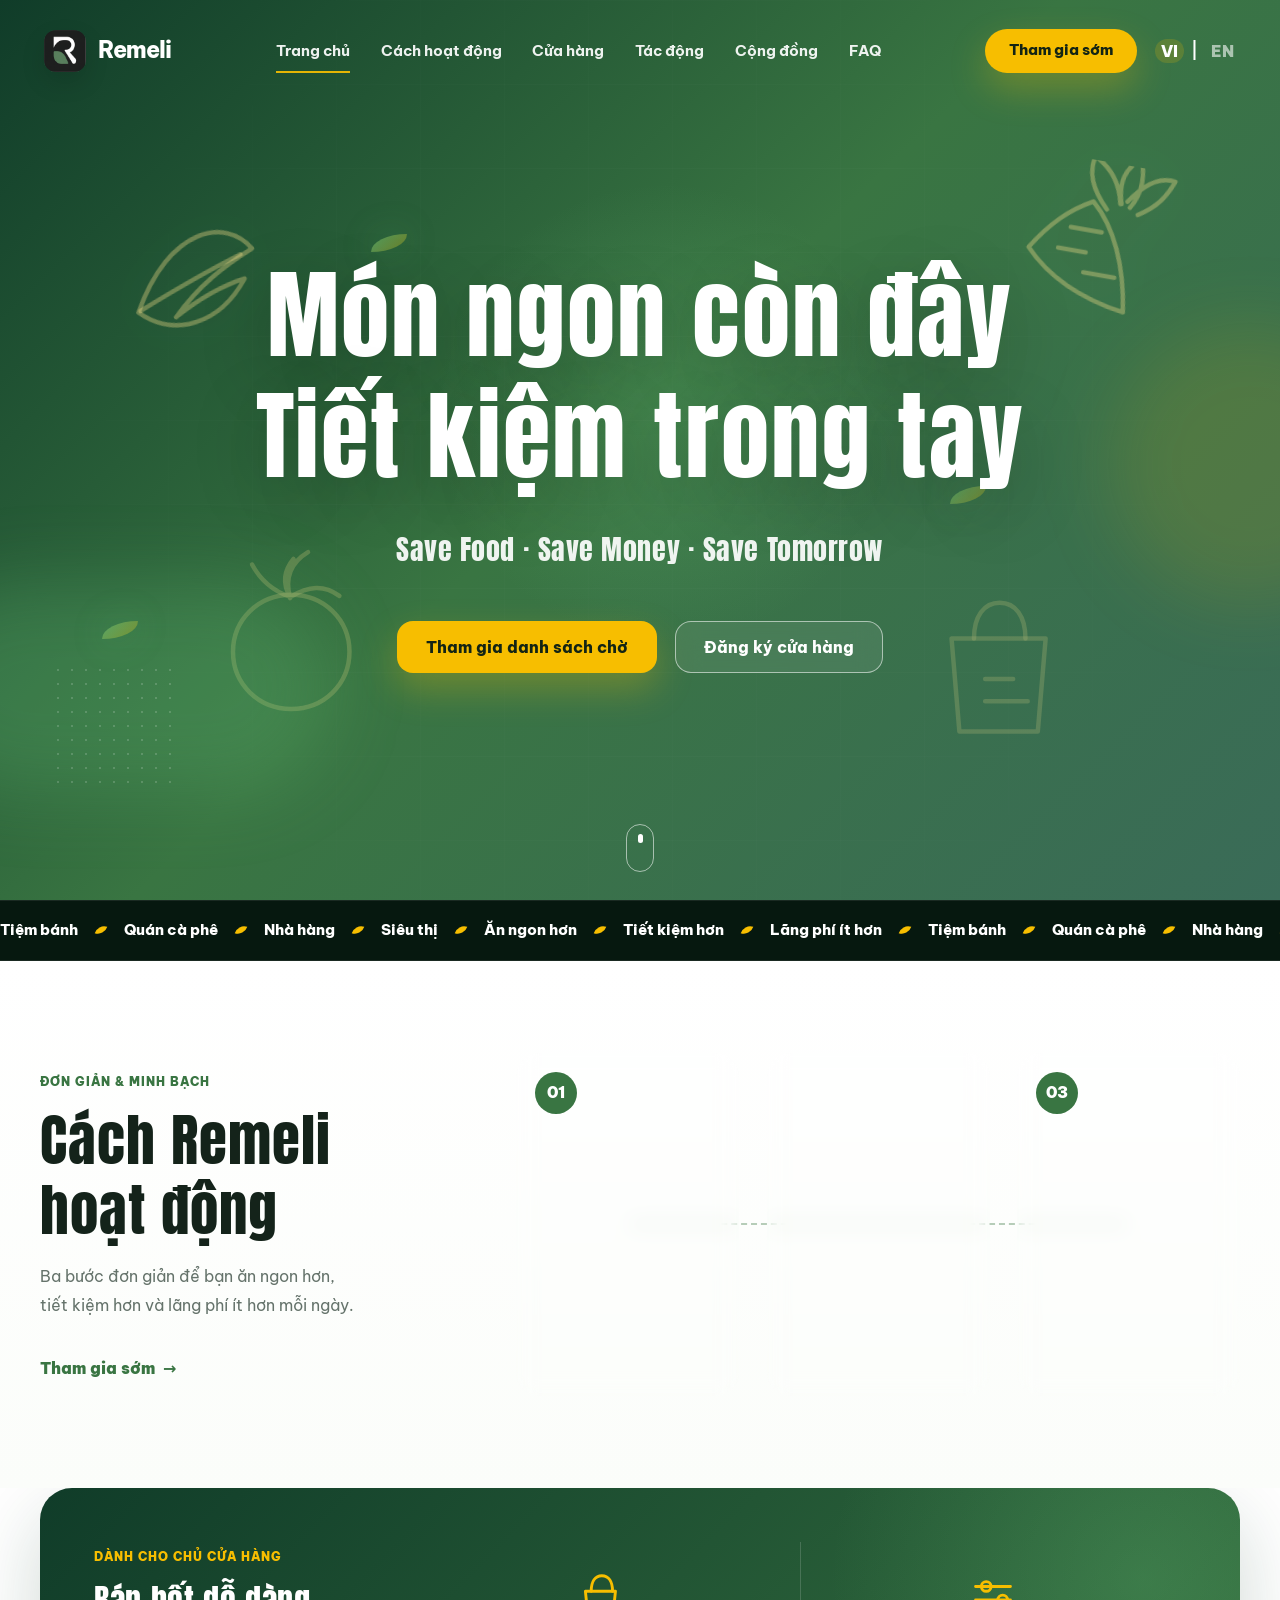
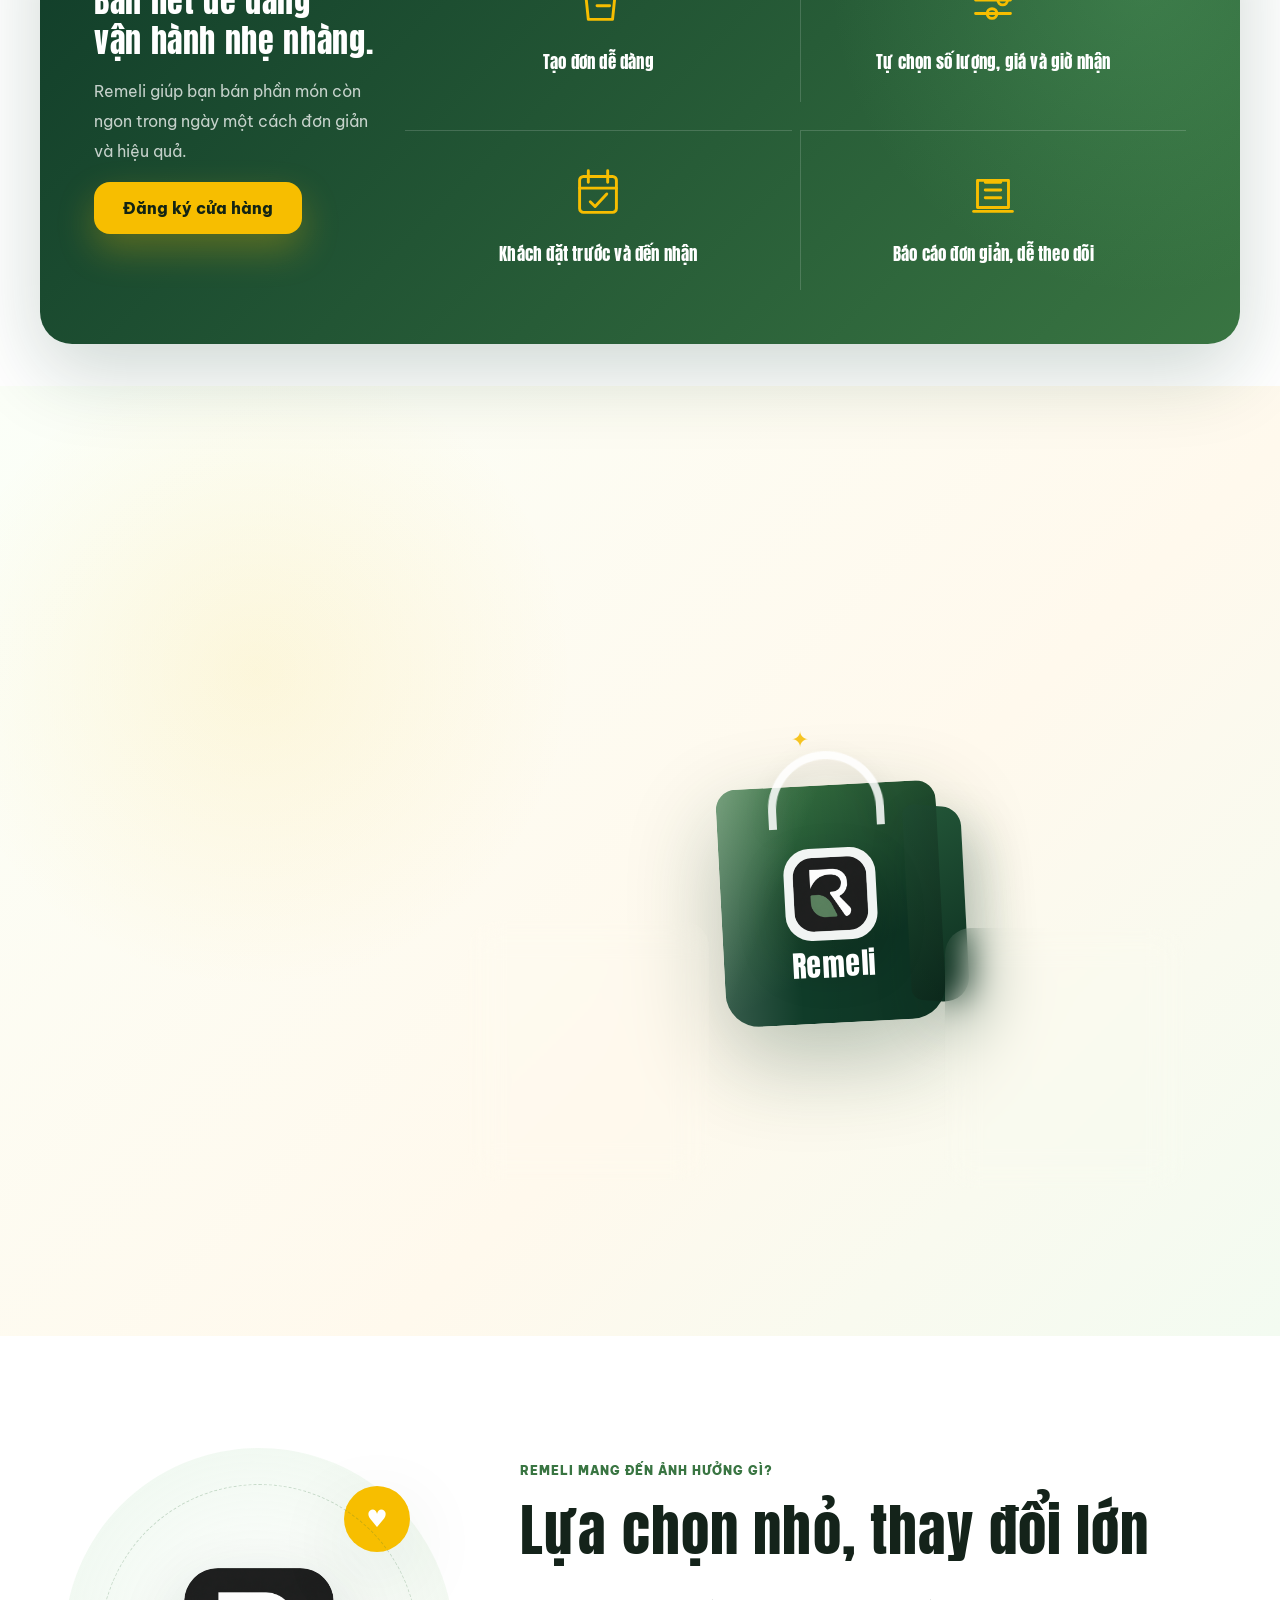
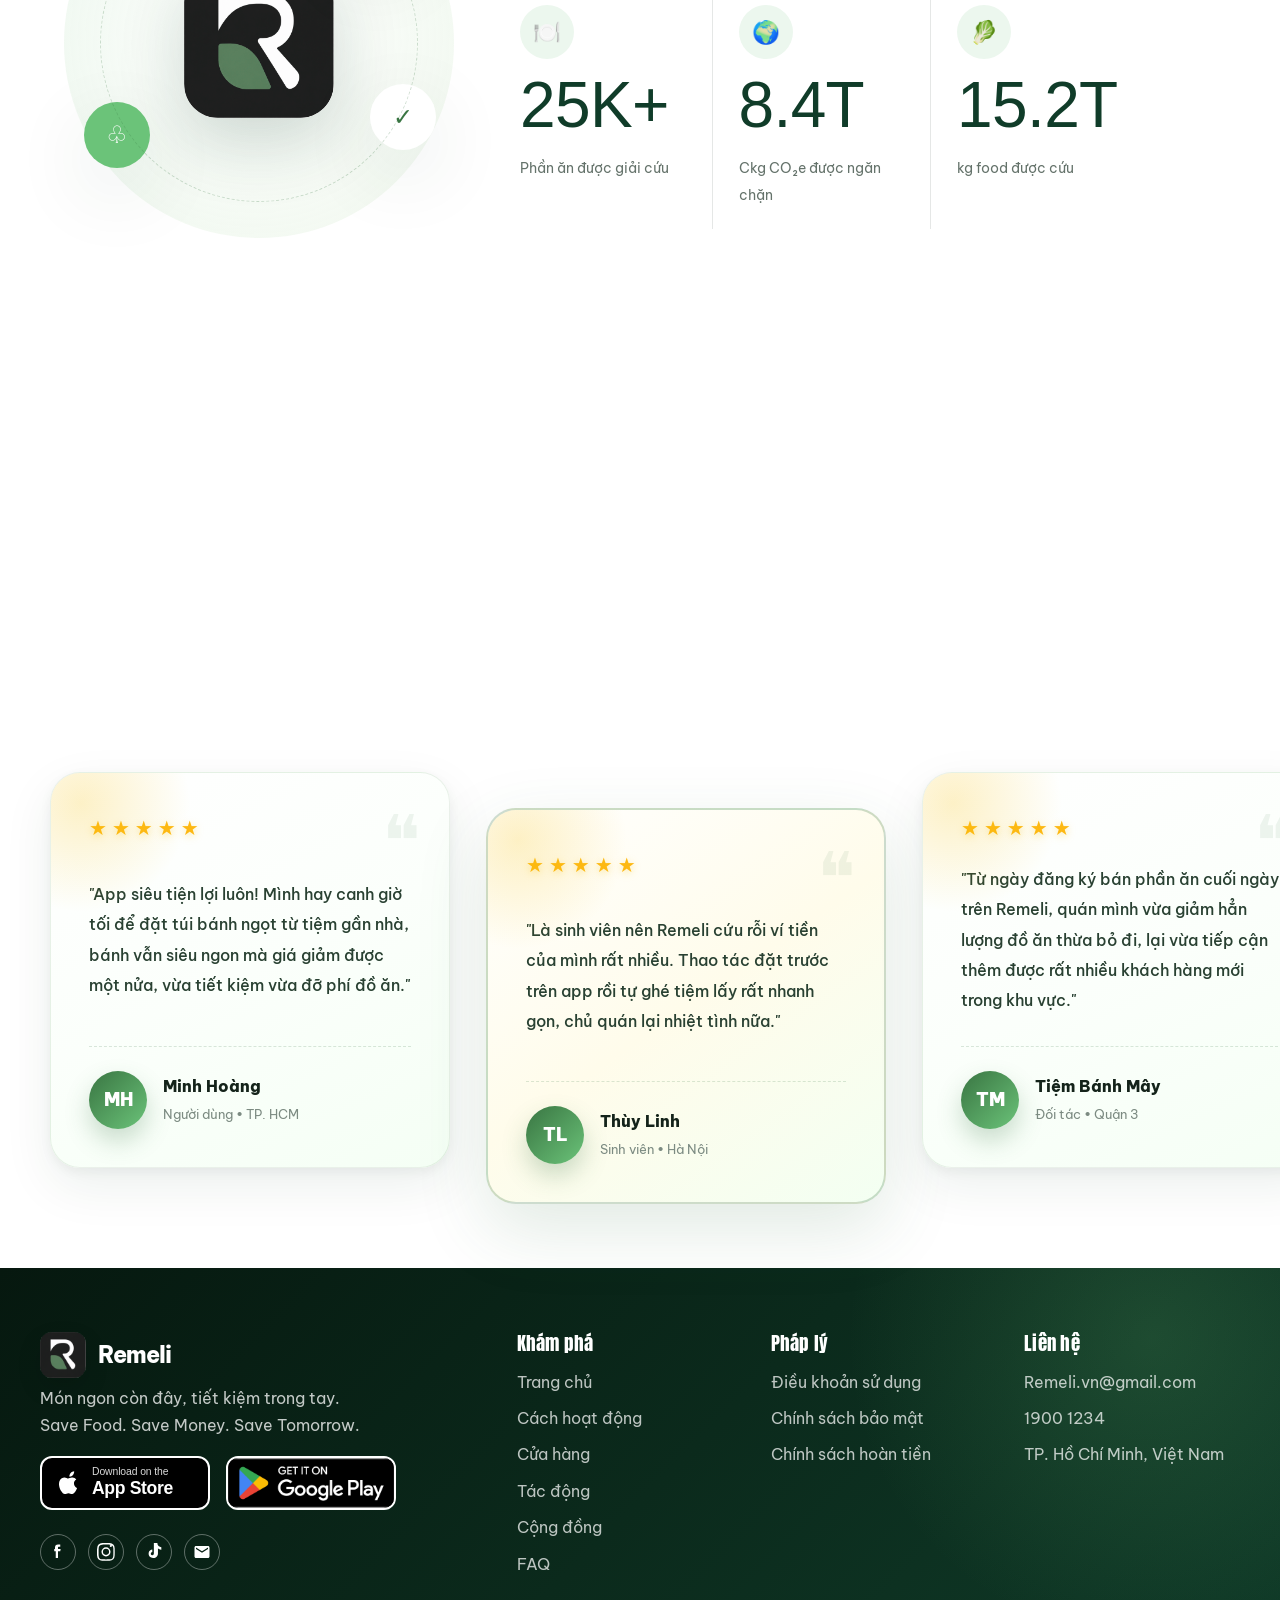
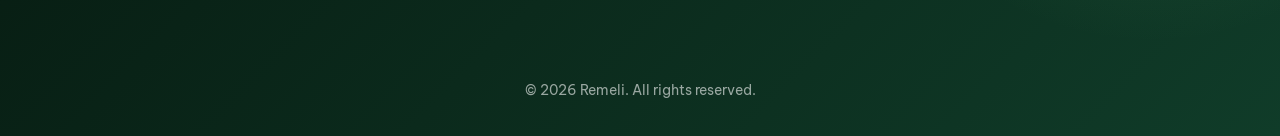
==== index.html @ 55b4e979 "Upload code Remeli" ====
<!DOCTYPE html>
<html lang="vi">
<head>
  <meta charset="UTF-8" />
  <meta name="viewport" content="width=device-width, initial-scale=1.0" />
  <meta name="description" content="Remeli giúp bạn tìm món ngon còn lại trong ngày từ cửa hàng địa phương tại Việt Nam, đặt trước dễ dàng và nhận tại cửa hàng." />
  <title>Remeli | Món ngon còn đây, tiết kiệm trong tay</title>
  <link rel="icon" type="image/png" href="assets/favicon.png" />
  <link rel="preconnect" href="https://fonts.googleapis.com">
  <link rel="preconnect" href="https://fonts.gstatic.com" crossorigin>
  <link href="https://fonts.googleapis.com/css2?family=Anton&family=Be+Vietnam+Pro:wght@400;500;600;700;800&display=swap" rel="stylesheet">
  <link rel="stylesheet" href="styles.css" />
</head>
<body>
  <svg style="display: none;">
    <defs>
      <linearGradient id="googlePlayGradient" x1="0%" y1="0%" x2="100%" y2="100%">
        <stop offset="0%" stop-color="#00a1ff" />
        <stop offset="30%" stop-color="#00e765" />
        <stop offset="70%" stop-color="#ffb300" />
        <stop offset="100%" stop-color="#ff3a44" />
      </linearGradient>
    </defs>
  </svg>

  <header class="site-header" id="siteHeader">
    <a class="brand" href="#home" aria-label="Remeli trang chủ" data-i18n-aria-label="brandAria">
      <img src="assets/remeli-logo.png" alt="Remeli logo" />
      <span>Remeli</span>
    </a>

    <button class="menu-toggle" id="menuToggle" aria-label="Mở menu" aria-expanded="false" data-i18n-aria-label="menuOpen">
      <span></span>
      <span></span>
      <span></span>
    </button>

    <nav class="main-nav" id="mainNav" aria-label="Menu chính" data-i18n-aria-label="mainMenu">
      <a href="#home" class="active" data-i18n="navHome">Trang chủ</a>
      <a href="#how-it-works" data-i18n="navHow">Cách hoạt động</a>
      <a href="#merchant" data-i18n="navMerchant">Cửa hàng</a>
      <a href="#impact" data-i18n="navImpact">Tác động</a>
      <a href="#community" data-i18n="navCommunity">Cộng đồng</a>
      <a href="faq.html">FAQ</a>
    </nav>

    <div class="header-actions">
      <button class="btn btn-yellow btn-small" type="button" data-open-modal="waitlistModal" data-i18n="joinEarly">Tham gia sớm</button>
      <div class="language-toggle" aria-label="Đổi ngôn ngữ" data-i18n-aria-label="languageLabel">
        <button class="lang-option active" type="button" data-lang-switch="vi" aria-pressed="true">VI</button>
        <span>|</span>
        <button class="lang-option" type="button" data-lang-switch="en" aria-pressed="false">EN</button>
      </div>
    </div>
  </header>

  <main>
    <section class="hero" id="home" aria-labelledby="heroTitle">
      <div class="hero-bg" aria-hidden="true">
        <svg class="hero-line line-leaf-one" viewBox="0 0 160 160"><path d="M29 92c42-69 94-67 111-35-27 10-53 22-79 46 24-12 46-19 67-21-30 35-72 39-99 10Z"/><path d="M31 91c31-11 60-21 98-31"/></svg>
        <svg class="hero-line line-carrot" viewBox="0 0 160 160"><path d="M66 37c22 19 37 52 43 93-42-6-72-21-93-43 15-24 30-39 50-50Z"/><path d="M96 32c14-21 27-27 39-25-5 14-12 25-28 35M91 35c-6-20-2-32 11-43 6 17 5 32-3 45M79 42c-16-16-22-30-18-45 14 7 25 19 29 38"/><path d="M50 63h28M42 83h25M68 101h28"/></svg>
        <svg class="hero-line line-tomato" viewBox="0 0 160 160"><path d="M77 48c29 0 52 22 52 51s-23 51-52 51-52-22-52-51 23-51 52-51Z"/><path d="M76 51c-5-18 1-32 16-41M76 50c-14-5-26-14-34-29M76 50c17-10 30-11 44-1M76 50c-7-12-6-23 3-34"/></svg>
        <svg class="hero-line line-bag" viewBox="0 0 160 160"><path d="M38 55h84l-7 83H45L38 55Z"/><path d="M58 55c0-20 9-32 23-32s23 12 23 32"/><path d="M68 91h25M68 111h38"/></svg>
        <div class="soft-blob blob-one"></div>
        <div class="soft-blob blob-two"></div>
        <div class="floating-leaf leaf-a"></div>
        <div class="floating-leaf leaf-b"></div>
        <div class="floating-leaf leaf-c"></div>
        <div class="dot-field dots-a"></div>
      </div>

      <div class="hero-content reveal">
        <h1 id="heroTitle" data-i18n="heroTitle"><span>Món ngon còn đây</span><span>Tiết kiệm trong tay</span></h1>
        <p data-i18n="heroSubtitle">Save Food · Save Money · Save Tomorrow</p>
        <div class="hero-buttons">
          <button class="btn btn-yellow" type="button" data-open-modal="waitlistModal" data-i18n="waitlistButton">Tham gia danh sách chờ</button>
          <button class="btn btn-outline-light" type="button" data-open-modal="merchantModal" data-i18n="merchantCta">Đăng ký cửa hàng</button>
        </div>
      </div>
      <a class="scroll-cue" href="#how-it-works" aria-label="Cuộn xuống phần cách hoạt động" data-i18n-aria-label="scrollCue">
        <span></span>
      </a>
    </section>

    <section class="marquee" aria-label="Danh mục món chạy ngang" data-i18n-aria-label="marqueeLabel">
      <div class="marquee-track">
        <span data-i18n="marqueeBakery">Tiệm bánh</span><i></i>
        <span data-i18n="marqueeCafe">Quán cà phê</span><i></i>
        <span data-i18n="marqueeMeal">Nhà hàng</span><i></i>
        <span data-i18n="marqueeBanhMi">Siêu thị</span><i></i>
        <span data-i18n="marqueeEat">Ăn ngon hơn</span><i></i>
        <span data-i18n="marqueeSave">Tiết kiệm hơn</span><i></i>
        <span data-i18n="marqueeLessWaste">Lãng phí ít hơn</span><i></i>
        <span data-i18n="marqueeBakery">Tiệm bánh</span><i></i>
        <span data-i18n="marqueeCafe">Quán cà phê</span><i></i>
        <span data-i18n="marqueeMeal">Nhà hàng</span><i></i>
        <span data-i18n="marqueeBanhMi">Siêu thị</span><i></i>
        <span data-i18n="marqueeEat">Ăn ngon hơn</span><i></i>
        <span data-i18n="marqueeSave">Tiết kiệm hơn</span><i></i>
        <span data-i18n="marqueeLessWaste">Lãng phí ít hơn</span><i></i>
        <span data-i18n="marqueeBakery">Tiệm bánh</span><i></i>
        <span data-i18n="marqueeCafe">Quán cà phê</span><i></i>
        <span data-i18n="marqueeMeal">Nhà hàng</span><i></i>
        <span data-i18n="marqueeBanhMi">Siêu thị</span><i></i>
        <span data-i18n="marqueeEat">Ăn ngon hơn</span><i></i>
        <span data-i18n="marqueeSave">Tiết kiệm hơn</span><i></i>
        <span data-i18n="marqueeLessWaste">Lãng phí ít hơn</span><i></i>
        <span data-i18n="marqueeBakery">Tiệm bánh</span><i></i>
        <span data-i18n="marqueeCafe">Quán cà phê</span><i></i>
        <span data-i18n="marqueeMeal">Nhà hàng</span><i></i>
        <span data-i18n="marqueeBanhMi">Siêu thị</span><i></i>
        <span data-i18n="marqueeEat">Ăn ngon hơn</span><i></i>
        <span data-i18n="marqueeSave">Tiết kiệm hơn</span><i></i>
        <span data-i18n="marqueeLessWaste">Lãng phí ít hơn</span><i></i>
      </div>
    </section>

    <section class="section how-section" id="how-it-works">
      <div class="section-grid section-grid-left">
        <div class="section-copy reveal">
          <span class="eyebrow" data-i18n="howEyebrow">Đơn giản & minh bạch</span>
          <h2 class="split-title" data-i18n="howTitle"><span>Cách Remeli</span><span>hoạt động</span></h2>
          <p class="balanced-two-line" data-i18n="howDescription"><span>Ba bước đơn giản để bạn ăn ngon hơn,</span><span>tiết kiệm hơn và lãng phí ít hơn mỗi ngày.</span></p>
          <button class="text-link link-button" type="button" data-open-modal="waitlistModal"><span data-i18n="joinEarly">Tham gia sớm</span> <span>→</span></button>
        </div>

        <div class="steps-row">
          <article class="step-card reveal">
            <span class="step-number">01</span>
            <div class="icon-circle" aria-hidden="true">
              <svg viewBox="0 0 64 64"><path d="M32 56s18-18.7 18-33A18 18 0 1 0 14 23c0 14.3 18 33 18 33Z"/><circle cx="32" cy="23" r="7"/></svg>
            </div>
            <h3 data-i18n="stepOneTitle">Tìm món gần bạn</h3>
            <p data-i18n="stepOneText">Khám phá cửa hàng gần bạn đang có phần món ngon cuối ngày.</p>
          </article>

          <article class="step-card reveal">
            <span class="step-number">02</span>
            <div class="icon-circle" aria-hidden="true">
              <svg viewBox="0 0 64 64"><path d="M19 23h31l-3 29H22l-3-29Z"/><path d="M25 23c0-10 4-16 11-16s11 6 11 16"/><path d="m29 38 5 5 10-11"/></svg>
            </div>
            <h3 data-i18n="stepTwoTitle">Đặt trước</h3>
            <p data-i18n="stepTwoText">Chọn gói/món phù hợp, xem giá, số lượng và thời gian nhận.</p>
          </article>

          <article class="step-card reveal">
            <span class="step-number">03</span>
            <div class="icon-circle" aria-hidden="true">
              <svg viewBox="0 0 64 64"><path d="M13 28h38v26H13z"/><path d="M10 20h44l-5 8H15l-5-8Z"/><path d="M18 28v26M46 28v26M27 54V42h10v12"/><path d="M20 12h24l6 8H14l6-8Z"/></svg>
            </div>
            <h3 data-i18n="stepThreeTitle">Đến nhận</h3>
            <p data-i18n="stepThreeText">Ghé cửa hàng trong khung giờ đã chọn và nhận món dễ dàng.</p>
          </article>
        </div>
      </div>
    </section>

    <section class="merchant-section" id="merchant">
      <div class="merchant-copy reveal">
        <span class="eyebrow eyebrow-yellow" data-i18n="merchantEyebrow">Dành cho chủ cửa hàng</span>
        <h2 class="split-title" data-i18n="merchantTitle"><span>Bán hết dễ dàng</span><span>vận hành nhẹ nhàng.</span></h2>
        <p data-i18n="merchantDescription">Remeli giúp bạn bán phần món còn ngon trong ngày một cách đơn giản và hiệu quả.</p>
        <button class="btn btn-yellow" type="button" data-open-modal="merchantModal" data-i18n="merchantCta">Đăng ký cửa hàng</button>
      </div>

      <div class="merchant-points">
        <article class="merchant-point reveal">
          <svg viewBox="0 0 64 64"><path d="M19 23h31l-3 29H22l-3-29Z"/><path d="M25 23c0-10 4-16 11-16s11 6 11 16"/><path d="M31 38h13"/></svg>
          <h3 data-i18n="merchantPointOne">Tạo đơn dễ dàng</h3>
        </article>
        <article class="merchant-point reveal">
          <svg viewBox="0 0 64 64"><path d="M14 18h36M14 32h36M14 46h36"/><circle cx="25" cy="18" r="5"/><circle cx="42" cy="32" r="5"/><circle cx="31" cy="46" r="5"/></svg>
          <h3 data-i18n="merchantPointTwo">Tự chọn số lượng, giá và giờ nhận</h3>
        </article>
        <article class="merchant-point reveal">
          <svg viewBox="0 0 64 64"><rect x="13" y="16" width="38" height="37" rx="4"/><path d="M22 10v12M42 10v12M13 28h38"/><path d="m24 42 5 5 12-13"/></svg>
          <h3 data-i18n="merchantPointThree">Khách đặt trước và đến nhận</h3>
        </article>
        <article class="merchant-point reveal">
          <svg viewBox="0 0 64 64"><path d="M16 48V20h32v28H16Z"/><path d="M24 38h16M24 30h16M24 22h16"/><path d="M12 52h40"/></svg>
          <h3 data-i18n="merchantPointFour">Báo cáo đơn giản, dễ theo dõi</h3>
        </article>
      </div>
    </section>

    <section class="section food-cloud-section" id="impact" aria-labelledby="foodCloudTitle">
      <div class="food-cloud-copy reveal">
        <span class="eyebrow" data-i18n="foodEyebrow">Không chỉ là một món ngon</span>
        <h2 id="foodCloudTitle" class="split-title" data-i18n="foodTitle"><span>Remeli mang đến</span><span>điều gì?</span></h2>
        <p data-i18n="foodDescription">Một lần đặt nhỏ có thể giúp bạn tiết kiệm, khám phá gần hơn và giảm lãng phí hơn.</p>
      </div>

      <div class="food-cloud" id="foodCloud">
        <article class="impact-card impact-card-one reveal">
          <div class="mini-icon">$</div>
          <h3 data-i18n="impactSaveTitle">Tiết kiệm</h3>
          <p data-i18n="impactSaveText">Ăn ngon với mức giá dễ chịu hơn mỗi ngày.</p>
        </article>

        <article class="impact-card impact-card-two reveal">
          <div class="mini-icon">♻</div>
          <h3 data-i18n="impactEnvTitle">Bảo vệ môi trường</h3>
          <p data-i18n="impactEnvText">Góp phần giảm lãng phí qua từng phần ăn được sử dụng.</p>
        </article>

        <article class="impact-card impact-card-three reveal">
          <div class="mini-icon">⌕</div>
          <h3 data-i18n="impactDiscoverTitle">Khám phá món mới</h3>
          <p data-i18n="impactDiscoverText">Cơ hội trải nghiệm những quán ăn trước giờ bạn đã bỏ quên.</p>
        </article>

        <article class="impact-card impact-card-four reveal">
          <div class="mini-icon">⌂</div>
          <h3 data-i18n="impactLocalTitle">Hỗ trợ cửa hàng</h3>
          <p data-i18n="impactLocalText">Giúp cửa hàng địa phương mang những món ngon đến với người tiêu dùng.</p>
        </article>

        <div class="bag-stage" aria-hidden="true">
          <div class="food-item" data-x="-138" data-y="-126" data-r="-24">🥐</div>
          <div class="food-item" data-x="-68" data-y="-166" data-r="14">☕</div>
          <div class="food-item" data-x="24" data-y="-184" data-r="22">🍰</div>
          <div class="food-item" data-x="122" data-y="-128" data-r="-16">🥗</div>
          <div class="food-item" data-x="150" data-y="-26" data-r="12">🍎</div>
          <div class="food-item" data-x="-132" data-y="-8" data-r="22">🥖</div>
          <div class="spark spark-one">✦</div>
          <div class="spark spark-two">✧</div>
          <div class="spark spark-three">✦</div>
          <div class="remeli-bag">
            <div class="bag-handle"></div>
            <div class="bag-logo">
              <img src="assets/remeli-logo.png" alt="" />
            </div>
            <span>Remeli</span>
          </div>
        </div>
      </div>
    </section>

    <section class="section reason-section">
      <div class="reason-visual reveal" aria-hidden="true">
        <div class="logo-orbit">
          <img src="assets/remeli-logo.png" alt="" />
          <span class="orbit-dot dot-green">♧</span>
          <span class="orbit-dot dot-yellow">♥</span>
          <span class="orbit-dot dot-soft">✓</span>
        </div>
      </div>
      <div class="reason-content reveal">
        <span class="eyebrow" data-i18n="whyEyebrow">Remeli mang đến ảnh hưởng gì?</span>
        <h2 class="single-line-title" data-i18n="whyTitle">Lựa chọn nhỏ, thay đổi lớn</h2>
        <div class="benefits-list">
            <article>
            <div class="mini-icon">🍽️</div>
            <h3 data-i18n="benefitSaveTitle">25K+</h3>
            <p data-i18n="benefitSaveText">Rescue orders</p>
          </article>
          <article>
            <div class="mini-icon">🌍</div>
            <h3 data-i18n="benefitLocalTitle">8.4T</h3>
            <p data-i18n="benefitLocalText">Ckg CO₂e prevented</p>
          </article>
          <article>
            <div class="mini-icon">🥬</div>
            <h3 data-i18n="benefitWasteTitle">15.2T</h3>
            <p data-i18n="benefitWasteText">kg food saved</p>
          </article>
        </div>
      </div>
    </section>

    <section class="community-section" id="community">
      <div class="community-card reveal">
        <div>
          <span class="eyebrow" data-i18n="communityEyebrow">Cộng đồng Remeli</span>
          <h2 data-i18n="communityTitle">Cùng giới thiệu những cửa hàng bạn yêu thích.</h2>
          <p data-i18n="communityDescription">Một cửa hàng tốt đôi khi chỉ cần thêm một cách mới để gặp đúng khách hàng.</p>
        </div>
        <button class="btn btn-dark" type="button" data-open-modal="storeModal" data-i18n="recommendStoreButton">Giới thiệu cửa hàng</button>
      </div>

      <!-- Cấu trúc băng chuyền chuỗi xích di chuyển chậm vô tận -->
<div class="feedback-premium-container reveal">
  <div class="feedback-marquee-track">
    
    <!-- Chuỗi xích lượt 1 -->
    <div class="feedback-card">
      <div class="feedback-stars">★★★★★</div>
      <p class="feedback-text">"App siêu tiện lợi luôn! Mình hay canh giờ tối để đặt túi bánh ngọt từ tiệm gần nhà, bánh vẫn siêu ngon mà giá giảm được một nửa, vừa tiết kiệm vừa đỡ phí đồ ăn."</p>
      <div class="feedback-user">
        <div class="user-avatar">MH</div>
        <div class="user-info">
          <h4>Minh Hoàng</h4>
          <span>Người dùng • TP. HCM</span>
        </div>
      </div>
    </div>

    <div class="feedback-card highlight-card">
      <div class="feedback-stars">★★★★★</div>
      <p class="feedback-text">"Là sinh viên nên Remeli cứu rỗi ví tiền của mình rất nhiều. Thao tác đặt trước trên app rồi tự ghé tiệm lấy rất nhanh gọn, chủ quán lại nhiệt tình nữa."</p>
      <div class="feedback-user">
        <div class="user-avatar">TL</div>
        <div class="user-info">
          <h4>Thùy Linh</h4>
          <span>Sinh viên • Hà Nội</span>
        </div>
      </div>
    </div>

    <div class="feedback-card">
      <div class="feedback-stars">★★★★★</div>
      <p class="feedback-text">"Từ ngày đăng ký bán phần ăn cuối ngày trên Remeli, quán mình vừa giảm hẳn lượng đồ ăn thừa bỏ đi, lại vừa tiếp cận thêm được rất nhiều khách hàng mới trong khu vực."</p>
      <div class="feedback-user">
        <div class="user-avatar">TM</div>
        <div class="user-info">
          <h4>Tiệm Bánh Mây</h4>
          <span>Đối tác • Quận 3</span>
        </div>
      </div>
    </div>

    <!-- Chuỗi xích lượt 2 (Nhân đôi để tạo vòng lặp mượt mà không vết nối) -->
    <div class="feedback-card">
      <div class="feedback-stars">★★★★★</div>
      <p class="feedback-text">"App siêu tiện lợi luôn! Mình hay canh giờ tối để đặt túi bánh ngọt từ tiệm gần nhà, bánh vẫn siêu ngon mà giá giảm được một nửa, vừa tiết kiệm vừa đỡ phí đồ ăn."</p>
      <div class="feedback-user">
        <div class="user-avatar">MH</div>
        <div class="user-info">
          <h4>Minh Hoàng</h4>
          <span>Người dùng • TP. HCM</span>
        </div>
      </div>
    </div>

    <div class="feedback-card highlight-card">
      <div class="feedback-stars">★★★★★</div>
      <p class="feedback-text">"Là sinh viên nên Remeli cứu rỗi ví tiền của mình rất nhiều. Thao tác đặt trước trên app rồi tự ghé tiệm lấy rất nhanh gọn, chủ quán lại nhiệt tình nữa."</p>
      <div class="feedback-user">
        <div class="user-avatar">TL</div>
        <div class="user-info">
          <h4>Thùy Linh</h4>
          <span>Sinh viên • Hà Nội</span>
        </div>
      </div>
    </div>

    <div class="feedback-card">
      <div class="feedback-stars">★★★★★</div>
      <p class="feedback-text">"Từ ngày đăng ký bán phần ăn cuối ngày trên Remeli, quán mình vừa giảm hẳn lượng đồ ăn thừa bỏ đi, lại vừa tiếp cận thêm được rất nhiều khách hàng mới trong khu vực."</p>
      <div class="feedback-user">
        <div class="user-avatar">TM</div>
        <div class="user-info">
          <h4>Tiệm Bánh Mây</h4>
          <span>Đối tác • Quận 3</span>
        </div>
      </div>
    </div>

  </div>
</div>
    </section>
  </main>

  <footer class="site-footer">
    <div class="footer-brand">
      <a class="brand brand-footer" href="#home">
        <img src="assets/remeli-logo.png" alt="Remeli logo" />
        <span>Remeli</span>
      </a>
      <p data-i18n="footerSlogan">Món ngon còn đây, tiết kiệm trong tay.<br />Save Food. Save Money. Save Tomorrow.</p>
      
      <div class="download-badges">
    <a href="#" class="app-badge store-apple" target="_blank" rel="noopener noreferrer">
      <svg viewBox="0 0 384 512" class="icon-apple">
        <path d="M318.7 268.7c-.2-36.7 16.4-64.4 50-84.8-18.8-26.9-47.2-41.7-84.7-44.6-35.5-2.8-74.3 20.7-88.5 20.7-15 0-48.7-22.7-79.4-22.1-39.3.6-76 22.8-96.1 57.3-41.9 71.9-10.7 178.6 30 237.3 19.9 28.7 44 60.7 75 59.5 29.8-1.2 41.2-19.3 77.2-19.3 35.8 0 46.4 19.3 77.6 18.6 31.9-.6 53.1-29.3 72.8-58.1 23.5-34.1 33.1-67 33.6-68.7-1.2-.5-66.4-25.4-66.7-101.5zM297.1 84.4c17.4-21.1 29.2-50.5 26-80.1-25.4 1-56.1 16.9-74.3 38.2-16.2 18.8-30.4 48.6-26.6 77.4 28.4 2.2 57.4-14.4 74.9-35.5z"/>
      </svg>
      <div class="badge-text">
        <small>Download on the</small>
        <strong>App Store</strong>
      </div>
    </a>

    <a href="#" class="app-badge store-google" target="_blank" rel="noopener noreferrer">
        <img src="assets/GetItOnGooglePlay_Badge_Web_color_English.png" alt="Get it on Google Play">
    </a>
</div>

      <div class="socials" style="margin-top: 20px;" aria-label="Mạng xã hội" data-i18n-aria-label="socialLabel">
        <a href="https://www.facebook.com/profile.php?id=61591467995736" target="_blank" rel="noopener noreferrer" aria-label="Facebook">
          <svg style="width:18px;height:18px;fill:currentColor;" viewBox="0 0 24 24"><path d="M9 8H7v3h2v9h3v-9h3l.5-3H12V6c0-.88.72-1 1-1h2V2h-3a4 4 0 0 0-4 4v2z"/></svg>
        </a>
        <a href="https://www.instagram.com/remeli.vn/" target="_blank" rel="noopener noreferrer" aria-label="Instagram">
          <svg style="width:18px;height:18px;fill:currentColor;" viewBox="0 0 24 24"><path d="M12 2.16c3.2 0 3.58.01 4.85.07 3.25.15 4.77 1.69 4.92 4.92.06 1.27.07 1.65.07 4.85s-.01 3.58-.07 4.85c-.15 3.23-1.66 4.77-4.92 4.92-1.27.06-1.64.07-4.85.07s-3.58-.01-4.85-.07c-3.26-.15-4.77-1.7-4.92-4.92-.06-1.27-.07-1.65-.07-4.85s.01-3.58.07-4.85c.15-3.23 1.66-4.77 4.92-4.92 1.27-.06 1.64-.07 4.85-.07M12 0C8.74 0 8.33.01 7.05.07c-4.27.2-6.6 2.52-6.8 6.8C.01 8.13 0 8.54 0 11.8s.01 3.67.07 4.95c.2 4.27 2.53 6.61 6.8 6.8 1.28.06 1.69.07 4.95.07s3.67-.01 4.95-.07c4.27-.2 6.61-2.53 6.8-6.8.06-1.28.07-1.69.07-4.95s-.01-3.67-.07-4.95c-.2-4.27-2.53-6.61-6.8-6.8C15.67.01 15.26 0 12 0zm0 5.76a6.04 6.04 0 1 0 0 12.08 6.04 6.04 0 0 0 0-12.08zm0 10.12a4.07 4.07 0 1 1 0-8.14 4.07 4.07 0 0 1 0 8.14zm6.4-10.42a1.41 1.41 0 1 0 0-2.83 1.41 1.41 0 0 0 0 2.83z"/></svg>
        </a>
        <a href="https://www.tiktok.com/@remeli.vn" target="_blank" rel="noopener noreferrer" aria-label="TikTok">
          <svg style="width:18px;height:18px;fill:currentColor;" viewBox="0 0 24 24"><path d="M12.53.02C13.84 0 15.14.01 16.44 0c.08 1.53.63 3.01 1.63 4.14 1.03.9 2.36 1.35 3.71 1.42v3.39c-1.28-.02-2.54-.42-3.6-1.15-.31-.19-.61-.4-.89-.63v6.73c.03 2.22-1.12 4.31-3 5.42-2.11 1.19-4.78 1.12-6.81-.19-2.11-1.42-3.12-4.02-2.49-6.49.53-2.2 2.45-3.83 4.73-3.96v3.4c-.74.05-1.44.47-1.78 1.13-.48.97-.13 2.19.78 2.73.91.56 2.14.31 2.75-.54.27-.41.38-.9.34-1.39V.02z"/></svg>
        </a>
        <a href="mailto:Remeli.vn@gmail.com" aria-label="Email">
          <svg style="width:18px;height:18px;fill:currentColor;" viewBox="0 0 24 24"><path d="M20 4H4c-1.1 0-1.99.9-1.99 2L2 18c0 1.1.9 2 2 2h16c1.1 0 2-.9 2-2V6c0-1.1-.9-2-2-2zm0 4l-8 5-8-5V6l8 5 8-5v2z"/></svg>
        </a>
      </div>
    </div>
    <div class="footer-links">
      <div>
        <h3 data-i18n="footerExplore">Khám phá</h3>
        <a href="#home" data-i18n="navHome">Trang chủ</a>
        <a href="#how-it-works" data-i18n="navHow">Cách hoạt động</a>
        <a href="#merchant" data-i18n="navMerchant">Cửa hàng</a>
        <a href="#impact" data-i18n="navImpact">Tác động</a>
        <a href="#community" data-i18n="navCommunity">Cộng đồng</a>
        <a href="faq.html" data-i18n="navFaq">FAQ</a>
      </div>
      <div>
        <h3 data-i18n="footerLegal">Pháp lý</h3>
        <a href="#" data-i18n="terms">Điều khoản sử dụng</a>
        <a href="#" data-i18n="privacy">Chính sách bảo mật</a>
        <a href="#" data-i18n="refund">Chính sách hoàn tiền</a>
      </div>
      <div>
        <h3 data-i18n="footerContact">Liên hệ</h3>
        <a href="mailto:Remeli.vn@gmail.com">Remeli.vn@gmail.com</a>
        <a href="tel:19001234">1900 1234</a>
        <span data-i18n="location">TP. Hồ Chí Minh, Việt Nam</span>
      </div>
    </div>
    <p class="copyright">© 2026 Remeli. All rights reserved.</p>
  </footer>

  <div class="modal" id="waitlistModal" aria-hidden="true">
    <div class="modal-overlay" data-close-modal></div>
    <div class="modal-panel modal-panel-small" role="dialog" aria-modal="true" aria-labelledby="waitlistModalTitle">
      <button class="modal-close" type="button" data-close-modal aria-label="Đóng" data-i18n-aria-label="closeModal">×</button>
      <span class="eyebrow" data-i18n="waitlistEyebrow">Tham gia danh sách chờ</span>
      <h2 id="waitlistModalTitle" data-i18n="waitlistModalTitle">Nhận thông tin sớm nhất từ Remeli</h2>
      <p data-i18n="waitlistModalText">Để lại thông tin để Remeli báo cho bạn khi ra mắt tại thành phố của bạn.</p>
      <form class="stacked-form" id="waitlistForm" action="https://script.google.com/macros/s/AKfycbz02_CwynBXLxD4ofVWuuCcy0Z5YHeLYgymd5x6QaJ5G5QAr4hnDKX-C0Sxp8bsQAZKMg/exec" method="POST" target="hidden_iframe">
        <input type="hidden" name="formType" value="waitlist" />
        <label>
          <span data-i18n="emailLabel">Email của bạn</span>
          <input type="email" name="email" required placeholder="you@email.com" data-i18n-placeholder="emailPlaceholder" />
        </label>
        <label>
          <span data-i18n="cityLabel">Thành phố</span>
          <select name="city" required>
            <option value="" data-i18n="cityPlaceholder">Chọn thành phố</option>
            <option>TP. Hồ Chí Minh</option>
            <option data-i18n="cityHanoi">Hà Nội</option>
            <option data-i18n="cityDanang">Đà Nẵng</option>
            <option data-i18n="cityCantho">Cần Thơ</option>
            <option data-i18n="cityOther">Khác</option>
          </select>
        </label>
        <label>
          <span data-i18n="roleLabel">Bạn là?</span>
          <select name="role" required>
            <option value="" data-i18n="rolePlaceholder">Bạn là?</option>
            <option data-i18n="roleUser">Người dùng</option>
            <option data-i18n="roleMerchant">Chủ cửa hàng</option>
            <option data-i18n="roleOther">Khác</option>
          </select>
        </label>
        <button class="btn btn-green" type="submit" data-i18n="waitlistButton">Tham gia danh sách chờ</button>
        <p class="form-message" id="waitlistMessage"></p>
      </form>
    </div>
  </div>

  <div class="modal" id="storeModal" aria-hidden="true">
    <div class="modal-overlay" data-close-modal></div>
    <div class="modal-panel" role="dialog" aria-modal="true" aria-labelledby="storeModalTitle">
      <button class="modal-close" type="button" data-close-modal aria-label="Đóng" data-i18n-aria-label="closeModal">×</button>
      <h2 id="storeModalTitle" data-i18n="storeModalTitle">Giới thiệu cửa hàng</h2>
      <p data-i18n="storeModalText">Biết một cửa hàng nên có mặt trên Remeli? Gửi thông tin để đội ngũ Remeli tìm hiểu thêm.</p>
      <form class="stacked-form" action="https://script.google.com/macros/s/AKfycbz02_CwynBXLxD4ofVWuuCcy0Z5YHeLYgymd5x6QaJ5G5QAr4hnDKX-C0Sxp8bsQAZKMg/exec" method="POST" target="hidden_iframe">
        <input type="hidden" name="formType" value="store" />
        <label>
          <span data-i18n="storeNameLabel">Tên cửa hàng</span>
          <input name="store_name" required placeholder="Ví dụ: Tiệm Bánh Mây" data-i18n-placeholder="storeNamePlaceholder" />
        </label>
        <label>
          <span data-i18n="storeAddressLabel">Khu vực / địa chỉ</span>
          <input name="store_address" required placeholder="Ví dụ: Quận 3, TP. Hồ Chí Minh" data-i18n-placeholder="storeAddressPlaceholder" />
        </label>
        <label>
          <span data-i18n="foodTypeLabel">Loại món</span>
          <input name="food_type" placeholder="Tiệm bánh, Quán cà phê, Siêu thị..." data-i18n-placeholder="foodTypePlaceholder" />
        </label>
        <label>
          <span data-i18n="emailLabel">Email của bạn</span>
          <input type="email" name="email" required placeholder="you@email.com" data-i18n-placeholder="emailPlaceholder" />
        </label>
        <button class="btn btn-green" type="submit" data-i18n="sendRecommendation">Gửi giới thiệu</button>
        <p class="form-message"></p>
      </form>
    </div>
  </div>

  <div class="modal" id="merchantModal" aria-hidden="true">
    <div class="modal-overlay" data-close-modal></div>
    <div class="modal-panel" role="dialog" aria-modal="true" aria-labelledby="merchantModalTitle">
      <button class="modal-close" type="button" data-close-modal aria-label="Đóng" data-i18n-aria-label="closeModal">×</button>
      <h2 id="merchantModalTitle" data-i18n="merchantModalTitle">Đăng ký cửa hàng</h2>
      <p data-i18n="merchantModalText">Để lại thông tin, Remeli sẽ liên hệ khi bắt đầu onboarding cửa hàng.</p>
      <form class="stacked-form" action="https://script.google.com/macros/s/AKfycbz02_CwynBXLxD4ofVWuuCcy0Z5YHeLYgymd5x6QaJ5G5QAr4hnDKX-C0Sxp8bsQAZKMg/exec" method="POST" target="hidden_iframe">
        <input type="hidden" name="formType" value="merchant" />
        <label><span data-i18n="storeNameLabel">Tên cửa hàng</span><input name="store_name" required placeholder="Tên cửa hàng" data-i18n-placeholder="storeNameSimplePlaceholder" /></label>
        <label><span data-i18n="businessTypeLabel">Loại hình</span>
          <select name="business_type" required>
            <option value="" data-i18n="businessTypePlaceholder">Chọn loại hình</option>
            <option data-i18n="typeCafe">Tiệm cà phê</option>
            <option data-i18n="typeBakery">Tiệm bánh</option>
            <option data-i18n="typeFoodShop">Quán ăn</option>
            <option data-i18n="typeRestaurant">Nhà hàng</option>
            <option data-i18n="typeMiniMart">Siêu thị mini</option>
            <option data-i18n="cityOther">Khác</option>
          </select>
        </label>
        <label><span data-i18n="phoneLabel">Số điện thoại</span><input name="phone" required placeholder="+84..." /></label>
        <label><span data-i18n="emailShortLabel">Email</span><input type="email" name="email" required placeholder="store@email.com" /></label>
        <button class="btn btn-green" type="submit" data-i18n="merchantSubmit">Gửi đăng ký</button>
        <p class="form-message"></p>
      </form>
    </div>
  </div>

  <iframe name="hidden_iframe" id="hiddenFormIframe" style="display:none;" title="form-submit-target"></iframe>

  <script src="script.js"></script>
</body>
</html>
---- styles.css ----
:root {
  --green-900: #103c29;
  --green-800: #1c5135;
  --green-700: #397542;
  --green-600: #3a6b58;
  --green-400: #6bc379;
  --green-100: #ecf7ee;
  --cream: #fff8eb;
  --yellow: #f7be00;
  --yellow-soft: #ffe38d;
  --black: #000000;
  --white: #ffffff;
  --text: #14231a;
  --muted: #65736b;
  --line: rgba(20, 35, 26, 0.11);
  --shadow: 0 24px 80px rgba(16, 60, 41, 0.11);
  --radius-xl: 32px;
  --radius-lg: 24px;
  --radius-md: 16px;
  --max: 1200px;
  --display-font: "Anton", "Be Vietnam Pro", Arial, sans-serif;
}

* {
  box-sizing: border-box;
}

html {
  scroll-behavior: smooth;
}

body {
  margin: 0;
  font-family: "Be Vietnam Pro", Inter, system-ui, -apple-system, BlinkMacSystemFont, "Segoe UI", sans-serif;
  color: var(--text);
  background: var(--white);
  overflow-x: hidden;
  line-height: 1.65;
}

a {
  color: inherit;
  text-decoration: none;
}

button, input, select {
  font: inherit;
}

button {
  cursor: pointer;
}

img, svg {
  display: block;
}

/* --- HEADER & NAVIGATION --- */
.site-header {
  position: fixed;
  top: 0;
  left: 0;
  right: 0;
  z-index: 100;
  display: grid;
  grid-template-columns: auto 1fr auto;
  align-items: center;
  gap: 44px;
  width: min(100% - 56px, 1320px);
  margin: 18px auto 0;
  padding: 10px 12px 10px 16px;
  border-radius: 999px;
  color: var(--white);
  transition: background 240ms ease, box-shadow 240ms ease, color 240ms ease, margin 240ms ease, width 240ms ease;
}

.site-header.scrolled {
  margin-top: 10px;
  width: min(100% - 36px, 1260px);
  color: var(--text);
  background: rgba(255, 255, 255, 0.9);
  box-shadow: 0 18px 55px rgba(0, 0, 0, 0.12);
  backdrop-filter: blur(18px);
}

.brand {
  display: inline-flex;
  align-items: center;
  gap: 12px;
  font-size: 1.45rem;
  font-weight: 800;
  letter-spacing: -0.04em;
  white-space: nowrap;
}

.brand img {
  width: 42px;
  height: 42px;
  border-radius: 12px;
  object-fit: cover;
  box-shadow: 0 10px 24px rgba(0, 0, 0, 0.12);
}

.main-nav {
  display: flex;
  flex-wrap: nowrap;
  align-items: center;
  justify-content: center;
  gap: clamp(14px, 2.4vw, 76px);
  font-size: clamp(0.72rem, 0.6rem + 0.55vw, 0.95rem);
  font-weight: 700;
}

.main-nav a {
  position: relative;
  opacity: 0.92;
  padding: 10px 0;
  white-space: nowrap;
}

.main-nav a::after {
  content: "";
  position: absolute;
  left: 0;
  right: 0;
  bottom: 0;
  height: 2px;
  transform: scaleX(0);
  transform-origin: center;
  background: var(--yellow);
  transition: transform 280ms cubic-bezier(0.4, 0, 0.2, 1);
}

.main-nav a.active::after,
.main-nav a:hover::after {
  transform: scaleX(1);
}

.header-actions {
  display: flex;
  align-items: center;
  gap: 18px;
}

.language-toggle {
  display: inline-flex;
  align-items: center;
  gap: 7px;
  border: 0;
  background: transparent;
  color: inherit;
  font-weight: 700;
}

.lang-option {
  border: 0;
  padding: 4px 6px;
  border-radius: 999px;
  background: transparent;
  color: inherit;
  font-weight: 900;
  line-height: 1;
  opacity: 0.58;
  transition: opacity 180ms ease, background 180ms ease, color 180ms ease;
}

.lang-option.active {
  opacity: 1;
  background: rgba(247, 190, 0, 0.18);
  color: inherit;
}

.site-header.scrolled .lang-option.active,
.site-header.menu-open .lang-option.active {
  background: rgba(57, 117, 66, 0.11);
  color: var(--green-700);
}

.menu-toggle {
  display: block;
  width: 42px;
  height: 42px;
  border: 1px solid rgba(255, 255, 255, 0.28);
  border-radius: 999px;
  background: rgba(255, 255, 255, 0.12);
  display: none;
}

.menu-toggle span {
  display: block;
  width: 18px;
  height: 2px;
  margin: 4px auto;
  background: currentColor;
  border-radius: 99px;
}

/* --- BUTTONS --- */
.btn {
  display: inline-flex;
  align-items: center;
  justify-content: center;
  min-height: 52px;
  padding: 0 28px;
  border-radius: 16px;
  border: 1px solid transparent;
  font-weight: 800;
  line-height: 1;
  transition: transform 220ms ease, box-shadow 220ms ease, background 220ms ease, color 220ms ease, border-color 220ms ease;
}

.btn:hover {
  transform: translateY(-2px);
}

.btn-small {
  min-height: 44px;
  padding-inline: 23px;
  border-radius: 999px;
  font-size: 0.92rem;
}

.btn-yellow {
  background: var(--yellow);
  color: #132414;
  box-shadow: 0 16px 36px rgba(247, 190, 0, 0.28);
}

.btn-yellow:hover {
  background: #ffcb21;
  box-shadow: 0 20px 45px rgba(247, 190, 0, 0.38);
}

.btn-outline-light {
  color: var(--white);
  background: rgba(255, 255, 255, 0.08);
  border-color: rgba(255, 255, 255, 0.55);
  backdrop-filter: blur(12px);
}

.btn-outline-light:hover {
  background: var(--white);
  color: var(--green-900);
}

.btn-green {
  background: var(--green-700);
  color: var(--white);
  box-shadow: 0 16px 36px rgba(57, 117, 66, 0.25);
}

.btn-green:hover {
  background: var(--green-900);
}

.btn-dark {
  background: var(--green-900);
  color: var(--white);
}

/* --- HERO SECTION --- */
.hero {
  position: relative;
  display: grid;
  min-height: 100vh;
  place-items: center;
  isolation: isolate;
  overflow: hidden;
  padding: 120px 24px 84px;
  color: var(--white);
  background:
    radial-gradient(circle at 52% 46%, rgba(107, 195, 121, 0.25), transparent 28%),
    linear-gradient(136deg, var(--green-900), var(--green-700) 48%, var(--green-600));
}

.hero::before {
  content: "";
  position: absolute;
  inset: 0;
  background:
    linear-gradient(rgba(255, 255, 255, 0.045) 1px, transparent 1px),
    linear-gradient(90deg, rgba(255, 255, 255, 0.035) 1px, transparent 1px);
  background-size: 84px 84px;
  mask-image: radial-gradient(circle, black 0 48%, transparent 78%);
  opacity: 0.35;
  z-index: -2;
}

.hero-bg {
  position: absolute;
  inset: 0;
  z-index: -1;
  overflow: hidden;
  pointer-events: none;
}

.hero-line {
  position: absolute;
  width: clamp(110px, 14vw, 190px);
  height: auto;
  fill: none;
  stroke: rgba(255, 227, 141, 0.34);
  stroke-width: 4;
  stroke-linecap: round;
  stroke-linejoin: round;
  filter: drop-shadow(0 0 30px rgba(107, 195, 121, 0.13));
  transition: transform 120ms linear;
}

.line-leaf-one { left: 8%; top: 22%; transform: rotate(-12deg); }
.line-carrot { right: 7%; top: 18%; transform: rotate(10deg); }
.line-tomato { left: 16%; bottom: 20%; opacity: 0.62; }
.line-bag { right: 15%; bottom: 16%; opacity: 0.52; }

.soft-blob {
  position: absolute;
  border-radius: 999px;
  background: rgba(255, 255, 255, 0.08);
  filter: blur(36px);
  transition: transform 120ms linear;
}

.blob-one {
  left: -90px;
  bottom: 12%;
  width: 420px;
  height: 210px;
  background: rgba(107, 195, 121, 0.24);
}

.blob-two {
  right: -110px;
  top: 36%;
  width: 280px;
  height: 280px;
  background: rgba(247, 190, 0, 0.12);
}

.floating-leaf {
  position: absolute;
  width: 36px;
  height: 18px;
  border-radius: 100% 0 100% 0;
  background: linear-gradient(135deg, rgba(107, 195, 121, 0.62), rgba(247, 190, 0, 0.32));
  box-shadow: 0 0 36px rgba(107, 195, 121, 0.26);
  animation: floatLeaf 8s ease-in-out infinite;
}

.leaf-a { left: 29%; top: 26%; animation-delay: 0s; }
.leaf-b { right: 23%; top: 54%; animation-delay: 1.8s; }
.leaf-c { left: 8%; bottom: 29%; animation-delay: 3.2s; }

.dot-field {
  position: absolute;
  width: 120px;
  height: 120px;
  background-image: radial-gradient(rgba(255, 255, 255, 0.33) 1.3px, transparent 1.3px);
  background-size: 14px 14px;
  opacity: 0.5;
}

.dots-a { left: 4%; bottom: 13%; }

.hero-content {
  width: min(100%, 980px);
  text-align: center;
  margin-inline: auto;
}

.hero h1, .hero p, h2, h3 {
  letter-spacing: 0.02em;
}

.hero h1 {
  display: flex;
  flex-direction: column;
  align-items: center;
  gap: clamp(10px, 1.25vw, 18px);
  margin: 0;
  font-family: var(--display-font);
  font-size: clamp(3.2rem, 7.6vw, 7.25rem);
  font-weight: 400;
  line-height: 1.08;
  text-shadow: 0 20px 70px rgba(0, 0, 0, 0.24);
}

.hero h1 span {
  display: block;
}

.hero p {
  margin: clamp(28px, 3.2vw, 42px) 0 0;
  font-family: var(--display-font);
  font-size: clamp(1.05rem, 2.15vw, 1.72rem);
  font-weight: 400;
  line-height: 1.45;
  color: rgba(255, 255, 255, 0.92);
}

.hero-buttons {
  display: flex;
  flex-wrap: wrap;
  justify-content: center;
  gap: 18px;
  margin-top: clamp(34px, 4vw, 52px);
}

.scroll-cue {
  position: absolute;
  bottom: 28px;
  left: 50%;
  display: grid;
  width: 28px;
  height: 48px;
  place-items: start center;
  border: 1px solid rgba(255, 255, 255, 0.56);
  border-radius: 999px;
  transform: translateX(-50%);
}

.scroll-cue span {
  width: 5px;
  height: 9px;
  margin-top: 9px;
  border-radius: 99px;
  background: var(--white);
  animation: scrollCue 1.5s infinite ease-in-out;
}

/* --- MARQUEE TAPE --- */
.marquee {
  position: relative;
  z-index: 3;
  overflow: hidden;
  background: #06180f;
  color: var(--white);
  border-top: 1px solid rgba(255, 255, 255, 0.08);
  border-bottom: 1px solid rgba(255, 255, 255, 0.08);
}

.marquee-track {
  display: flex;
  align-items: center;
  gap: 18px;
  width: max-content;
  padding: 17px 0;
  animation: marquee 34s linear infinite;
}

.marquee span {
  white-space: nowrap;
  font-size: 0.93rem;
  font-weight: 800;
}

.marquee i {
  width: 10px;
  height: 10px;
  border-radius: 100% 0 100% 0;
  background: var(--yellow);
  transform: rotate(18deg);
}

/* --- CORE LAYOUT & TYPOGRAPHY --- */
.section {
  position: relative;
  padding: 92px 24px;
}

.section-grid {
  width: min(100%, var(--max));
  margin-inline: auto;
}

.section-grid-left {
  display: grid;
  grid-template-columns: minmax(430px, 0.95fr) minmax(0, 1.65fr);
  gap: 46px;
  align-items: center;
}

.eyebrow {
  display: inline-block;
  margin-bottom: 16px;
  color: var(--green-700);
  font-size: 0.78rem;
  font-weight: 900;
  letter-spacing: 0.08em;
  text-transform: uppercase;
}

.eyebrow-yellow {
  color: var(--yellow);
}

h2 {
  margin: 0;
  font-family: var(--display-font);
  font-size: clamp(2.1rem, 4.45vw, 4.05rem);
  font-weight: 400;
  line-height: 1.15;
}

h3, p {
  margin-top: 0;
}

h3 {
  font-family: var(--display-font);
  font-weight: 400;
  letter-spacing: 0.012em;
  line-height: 1.22;
}

.split-title {
  display: flex;
  flex-direction: column;
  align-items: flex-start;
  gap: 0.08em;
}

.split-title span,
.balanced-two-line span {
  display: block;
  white-space: nowrap;
}

.balanced-two-line {
  max-width: 620px;
}

.single-line-title {
  white-space: nowrap;
  max-width: 100%;
}

.section-copy p,
.food-cloud-copy p,
.reason-content p,
.merchant-copy p,
.community-card p {
  color: var(--muted);
  line-height: 1.85;
  margin-top: 18px;
}

.text-link {
  display: inline-flex;
  align-items: center;
  gap: 8px;
  margin-top: 18px;
  color: var(--green-700);
  font-weight: 900;
}

.link-button {
  border: 0;
  padding: 0;
  background: transparent;
  font-family: inherit;
  font-size: inherit;
}

.text-link span {
  transition: transform 180ms ease;
}

.text-link:hover span {
  transform: translateX(4px);
}

/* --- HOW IT WORKS SECTION --- */
.how-section {
  background: linear-gradient(180deg, #fff, #fbfdfa);
}

.steps-row {
  display: grid;
  grid-template-columns: repeat(3, 1fr);
  gap: 28px;
  position: relative;
}

.steps-row::before {
  content: "";
  position: absolute;
  left: 16%;
  right: 16%;
  top: 50%;
  border-top: 2px dashed rgba(57, 117, 66, 0.36);
  transform: translateY(-50%);
}

.step-card {
  position: relative;
  z-index: 1;
  min-height: 318px;
  padding: 48px 30px 30px;
  border: 1px solid var(--line);
  border-radius: var(--radius-lg);
  background: rgba(255, 255, 255, 0.88);
  text-align: center;
  box-shadow: var(--shadow);
  backdrop-filter: blur(10px);
}

.step-number {
  position: absolute;
  left: 18px;
  top: 18px;
  display: grid;
  width: 42px;
  height: 42px;
  place-items: center;
  border-radius: 50%;
  background: var(--green-700);
  color: var(--white);
  font-weight: 900;
}

.icon-circle {
  display: grid;
  width: 108px;
  height: 108px;
  place-items: center;
  margin: 0 auto 24px;
  border-radius: 50%;
  background: var(--green-100);
}

.icon-circle svg,
.merchant-point svg {
  width: 62px;
  height: 62px;
  fill: none;
  stroke: var(--green-700);
  stroke-width: 3;
  stroke-linecap: round;
  stroke-linejoin: round;
}

.step-card h3 {
  margin-bottom: 10px;
  font-size: 1.12rem;
}

.step-card p {
  margin: 0;
  color: var(--muted);
  font-size: 0.94rem;
  line-height: 1.65;
}

/* --- FOR STORES (MERCHANT) --- */
.merchant-section {
  display: grid;
  grid-template-columns: 0.5fr 2fr;
  gap: 32px;
  align-items: stretch;
  width: min(100% - 48px, var(--max));
  margin: 0 auto 42px;
  padding: clamp(32px, 5vw, 54px);
  border-radius: var(--radius-xl);
  color: var(--white);
  background:
    radial-gradient(circle at 92% 20%, rgba(107, 195, 121, 0.24), transparent 27%),
    linear-gradient(135deg, var(--green-900), var(--green-700));
  box-shadow: 0 28px 80px rgba(16, 60, 41, 0.2);
  overflow: hidden;
}

.merchant-copy {
  justify-self: start;
  text-align: left;
}

.merchant-copy .split-title {
  align-items: flex-start;
}

.merchant-copy h2 {
  font-size: clamp(1.4rem, 2.5vw, 2.6rem);
}

.merchant-copy p {
  color: rgba(255, 255, 255, 0.75);
}

.merchant-points {
  display: grid;
  grid-template-columns: repeat(2, 1fr);
  gap: 28px 8px;
  align-self: stretch;
}

.merchant-point {
  display: grid;
  align-content: center;
  justify-items: center;
  min-height: 160px;
  padding: 18px 26px;
  text-align: center;
}

.merchant-point svg {
  stroke: var(--yellow);
}

.merchant-point h3 {
  margin: 20px 0 0;
  font-size: 1.05rem;
  line-height: 1.4;
  max-width: 26ch;
}

/* Ép vế chữ "Tự chọn số lượng giá và giờ nhận" nằm cùng một hàng */
.merchant-points .merchant-point:nth-child(2) h3 {
  white-space: nowrap;
  max-width: none;
}

.merchant-point:nth-child(even) {
  border-left: 1px solid rgba(255, 255, 255, 0.16);
}

.merchant-point:nth-child(n + 3) {
  border-top: 1px solid rgba(255, 255, 255, 0.16);
  padding-top: 26px;
}

/* --- IMPACT SECTION (FOOD CLOUD) --- */
.food-cloud-section {
  display: grid;
  grid-template-columns: minmax(260px, 0.85fr) minmax(0, 2.15fr);
  gap: clamp(48px, 6vw, 86px);
  align-items: center;
  width: min(100%, var(--max));
  margin: 0 auto;
  padding-top: 104px;
  padding-bottom: 126px;
}

.food-cloud-section::before {
  content: "";
  position: absolute;
  inset: 0 calc(50% - 50vw);
  z-index: -1;
  background:
    radial-gradient(circle at 20% 30%, rgba(247, 190, 0, 0.1), transparent 26%),
    linear-gradient(135deg, #fbfff8, #fff9ed 60%, #f3fbf1);
}

.food-cloud-copy h2 {
  color: var(--green-900);
}

.food-cloud {
  position: relative;
  min-height: 720px;
  isolation: isolate;
}

.bag-stage {
  position: absolute;
  left: 50%;
  top: 52%;
  z-index: 2;
  width: 330px;
  height: 330px;
  transform: translate(-50%, -50%);
}

.remeli-bag {
  position: absolute;
  left: 50%;
  bottom: 6px;
  display: flex;
  flex-direction: column;
  align-items: center;
  justify-content: center;
  gap: 10px;
  width: 220px;
  height: 238px;
  padding: 46px 24px 26px;
  border-radius: 20px 20px 34px 34px;
  color: var(--white);
  background:
    linear-gradient(115deg, rgba(255, 255, 255, 0.18), transparent 32%),
    linear-gradient(155deg, var(--green-700), var(--green-900) 68%);
  box-shadow: 0 34px 90px rgba(16, 60, 41, 0.3);
  transform: translateX(-50%) rotate(-3deg);
  isolation: isolate;
}

.remeli-bag::before {
  content: "";
  position: absolute;
  inset: 0;
  border-radius: inherit;
  background: linear-gradient(90deg, rgba(255, 255, 255, 0.16), transparent 35%, rgba(0, 0, 0, 0.18));
  pointer-events: none;
  z-index: -1;
}

.remeli-bag::after {
  content: "";
  position: absolute;
  right: -24px;
  top: 26px;
  width: 58px;
  height: 196px;
  border-radius: 12px 18px 28px 10px;
  background: linear-gradient(145deg, #245839, #0c2d1f);
  transform: skewY(7deg);
  z-index: -2;
  box-shadow: 16px 22px 50px rgba(16, 60, 41, 0.22);
}

.bag-handle {
  position: absolute;
  top: -34px;
  left: 50%;
  width: 116px;
  height: 76px;
  border: 8px solid rgba(255, 255, 255, 0.86);
  border-bottom: 0;
  border-radius: 70px 70px 0 0;
  transform: translateX(-50%);
  filter: drop-shadow(0 10px 12px rgba(0, 0, 0, 0.12));
}

.bag-logo {
  display: grid;
  width: 92px;
  height: 92px;
  place-items: center;
  border-radius: 26px;
  background: rgba(255, 255, 255, 0.94);
  box-shadow: 0 22px 48px rgba(0, 0, 0, 0.22);
}

.bag-logo img {
  width: 74px;
  height: 74px;
  border-radius: 20px;
  object-fit: cover;
}

.remeli-bag span {
  font-family: var(--display-font);
  font-size: 1.85rem;
  font-weight: 400;
  line-height: 1;
  letter-spacing: 0.02em;
}

.food-item {
  position: absolute;
  left: 50%;
  top: 57%;
  z-index: 2;
  display: grid;
  width: 58px;
  height: 58px;
  place-items: center;
  border-radius: 50%;
  background: rgba(255, 255, 255, 0.88);
  box-shadow: 0 20px 48px rgba(16, 60, 41, 0.16);
  font-size: 1.9rem;
  transform: translate(-50%, -50%) scale(0.3);
  opacity: 0;
  will-change: transform, opacity;
}

.spark {
  position: absolute;
  color: var(--yellow);
  font-size: 1.35rem;
  opacity: 0.85;
  animation: sparkle 2.6s ease-in-out infinite;
}

.spark-one { left: 38%; top: 7%; }
.spark-two { right: 20%; top: 28%; animation-delay: 0.8s; }
.spark-three { left: 18%; top: 34%; animation-delay: 1.5s; }

.impact-card {
  position: absolute;
  z-index: 4;
  display: grid;
  width: 240px;
  min-height: 176px;
  align-content: center;
  padding: 24px 26px;
  border: 1px solid rgba(57, 117, 66, 0.12);
  border-radius: 26px;
  background: rgba(255, 255, 255, 0.86);
  box-shadow: var(--shadow);
  backdrop-filter: blur(16px);
}

.impact-card h3 {
  margin: 12px 0 8px;
  font-size: 1.8rem;
}

.impact-card p {
  margin: 0;
  color: var(--muted);
  font-size: 0.88rem;
  line-height: 1.55;
}

.impact-card-one { left: 0; top: 6%; background: rgba(253, 245, 225, 0.94); }
.impact-card-two { left: 3%; bottom: 4%; background: rgba(235, 248, 255, 0.94); }
.impact-card-three { right: 0; top: 7%; background: rgba(255, 248, 225, 0.94); }
.impact-card-four { right: 4%; bottom: 3%; background: rgba(237, 249, 239, 0.94); }

.mini-icon {
  display: grid;
  width: 54px;
  height: 54px;
  place-items: center;
  border-radius: 50%;
  background: var(--green-100);
  color: var(--green-700);
  font-size: 1.4rem;
  font-weight: 900;
}

/* --- ORBIT DATA STATISTICS --- */
.reason-section {
  display: grid;
  grid-template-columns: 0.85fr 1.15fr;
  gap: 66px;
  align-items: center;
  width: min(100%, var(--max));
  margin: 0 auto;
  padding: 112px 24px;
}

.logo-orbit {
  position: relative;
  display: grid;
  width: min(82vw, 390px);
  height: min(82vw, 390px);
  place-items: center;
  border-radius: 50%;
  background:
    radial-gradient(circle, rgba(255, 255, 255, 0.95), rgba(236, 247, 238, 0.78)),
    linear-gradient(135deg, rgba(107, 195, 121, 0.16), rgba(247, 190, 0, 0.08));
}

.logo-orbit::after {
  content: "";
  position: absolute;
  inset: 36px;
  border: 1px dashed rgba(57, 117, 66, 0.24);
  border-radius: 50%;
}

.logo-orbit img {
  width: 150px;
  height: 150px;
  border-radius: 34px;
  object-fit: cover;
  box-shadow: 0 24px 65px rgba(16, 60, 41, 0.19);
}

.orbit-dot {
  position: absolute;
  display: grid;
  width: 66px;
  height: 66px;
  place-items: center;
  border-radius: 50%;
  font-size: 1.5rem;
  box-shadow: var(--shadow);
}

.dot-green { left: 20px; bottom: 70px; background: var(--green-400); color: var(--white); }
.dot-yellow { right: 44px; top: 38px; background: var(--yellow); color: var(--white); }
.dot-soft { right: 18px; bottom: 88px; background: var(--white); color: var(--green-700); }

.benefits-list {
  display: grid;
  grid-template-columns: repeat(3, 1fr);
  gap: 26px;
  margin-top: 36px;
}

.benefits-list article {
  padding: 6px 22px 6px 0;
  border-right: 1px solid var(--line);
}

.benefits-list article:last-child {
  border-right: 0;
}

.benefits-list h3 {
  margin: 14px 0 8px;
  font-size: 1rem;
}

.benefits-list p {
  font-size: 0.9rem;
}

/* --- COMMUNITY & HỆ THỐNG BĂNG CHUYỀN FEEDBACK XÍCH CHẠY CHẬM SO LE --- */
.community-section {
  width: min(100% - 48px, var(--max));
  margin: 72px auto;
}

.community-card{
    display:flex;
    align-items:center;
    justify-content:space-between;
    gap:36px;

    padding:60px;

    border-radius:36px;

    background:
    radial-gradient(circle at top left,
    rgba(247,190,0,.20),
    transparent 30%),

    radial-gradient(circle at bottom right,
    rgba(107,195,121,.18),
    transparent 35%),

    linear-gradient(
        135deg,
        #ffffff,
        #fbfff8,
        #fffdf4
    );

    border:1px solid rgba(57,117,66,.12);

    box-shadow:
    0 25px 70px rgba(16,60,41,.08);
}

.community-card h2 { max-width: 680px; }
.community-card p { max-width: 720px; }

/* Wrapper mở rộng toàn màn hình cho khối Feedback chạy ngang */
.feedback-marquee-wrapper{

    position:relative;

    width:100vw;

    left:50%;
    right:50%;

    margin-left:-50vw;
    margin-right:-50vw;

    overflow:hidden;

    margin-top:60px;

    padding:50px 0;

    background:
    linear-gradient(
        180deg,
        rgba(236,247,238,.55),
        rgba(255,255,255,0)
    );
}

/* Bộ lọc làm mờ che hai đầu lề màn hình giúp băng chuyền tự nhiên hơn */
.feedback-marquee-wrapper::before,
.feedback-marquee-wrapper::after {
  content: "";
  position: absolute;
  top: 0;
  bottom: 0;
  width: 200px;
  z-index: 5;
  pointer-events: none;
}
.feedback-marquee-wrapper::before {
  left: 0;
  background: linear-gradient(to right, var(--white) 15%, transparent);
}
.feedback-marquee-wrapper::after {
  right: 0;
  background: linear-gradient(to left, var(--white) 15%, transparent);
}

/* Đường ray đẩy chuỗi card tịnh tiến mượt mà vận tốc chậm */
.feedback-marquee-track {
  display: flex;
  gap: 36px;
  width: max-content;
  animation: slowChainMove 50s linear infinite;
  padding: 10px;
}

/* Rê chuột vào vùng feedback thì băng chuyền tạm dừng đọc */
.feedback-premium-container:hover .feedback-marquee-track,
.feedback-marquee-wrapper:hover .feedback-marquee-track {
  animation-play-state: paused;
}

/* Thiết kế lại Card Feedback */
.feedback-card{

    position:relative;

    width:400px;

    padding:38px;

    border-radius:30px;

    background:

    linear-gradient(
        155deg,
        #ffffff,
        #fbfffb,
        #f5fff5
    );

    border:1px solid rgba(57,117,66,.10);

    overflow:hidden;

    display:flex;

    flex-direction:column;

    justify-content:space-between;

    box-shadow:

    0 18px 50px rgba(16,60,41,.08),

    0 4px 12px rgba(0,0,0,.05);

    transition:.35s;
}
.feedback-card::before{

content:"";

position:absolute;

left:-80px;
top:-80px;

width:220px;
height:220px;

border-radius:50%;

background:

radial-gradient(circle,

rgba(247,190,0,.22),

transparent 70%);
}

.feedback-card::after{

content:"❝";

position:absolute;

right:28px;
top:10px;

font-size:72px;

font-family:serif;

color:rgba(57,117,66,.08);
}
/* Card đặc biệt nổi bật được bọc viền xanh lá dày dặn */
.feedback-card.highlight-card{

background:

linear-gradient(

145deg,

#ffffff,

#fffceb,

#f3fff2

);

border:2px solid rgba(57,117,66,.25);

box-shadow:

0 25px 70px rgba(57,117,66,.15);
}

/* Đẩy so le nhịp điệu lên xuống lệch nhau tự nhiên */
.feedback-marquee-track .feedback-card:nth-child(even) {
  transform: translateY(18px);
}
.feedback-marquee-track .feedback-card:nth-child(odd) {
  transform: translateY(-18px);
}

/* Di chuột vào từng thẻ đơn lẻ sẽ nhấc bổng mạnh lên trên để tập trung xem */
.feedback-card:hover{

transform:

translateY(-18px)

scale(1.03)!important;

box-shadow:

0 35px 70px rgba(16,60,41,.18);

border-color:rgba(57,117,66,.35);

z-index:20;
}

.feedback-stars{

color:#FDB813;

font-size:1.25rem;

letter-spacing:5px;

margin-bottom:20px;

text-shadow:

0 2px 8px rgba(247,190,0,.35);
}

.feedback-text{

font-size:1rem;

line-height:1.9;

font-weight:500;

color:#294132;

margin-bottom:30px;
}

.feedback-user{

display:flex;

align-items:center;

gap:16px;

padding-top:24px;

border-top:

1px dashed rgba(57,117,66,.18);
}

.user-avatar{

width:58px;

height:58px;

border-radius:50%;

display:grid;

place-items:center;

font-weight:900;

font-size:1.15rem;

color:white;

background:

linear-gradient(

135deg,

var(--green-700),

var(--green-400)

);

box-shadow:

0 12px 24px rgba(57,117,66,.25);

border:none;
}

.user-info h4{

margin:0;

font-size:1.02rem;

font-weight:800;

color:var(--text);
}

.user-info span{

font-size:.84rem;

color:#7c8b82;
}

/* Vòng lặp xích chuyển động tịnh tiến sang trái */
@keyframes slowChainMove {
  0% { transform: translateX(0); }
  100% { transform: translateX(calc(-50% - 18px)); }
}

/* --- FORMS INPUT STYLE --- */
input, select {
  width: 100%;
  min-height: 54px;
  padding: 0 18px;
  border: 1px solid rgba(20, 35, 26, 0.16);
  border-radius: 14px;
  background: rgba(255, 255, 255, 0.9);
  color: var(--text);
  outline: none;
  transition: border-color 180ms ease, box-shadow 180ms ease;
}

input:focus, select:focus {
  border-color: var(--green-700);
  box-shadow: 0 0 0 4px rgba(107, 195, 121, 0.18);
}

.form-message {
  grid-column: 1 / -1;
  margin: 4px 0 0;
  color: var(--green-700);
  font-weight: 800;
}

.stacked-form {
  display: grid;
  gap: 14px;
  margin-top: 24px;
}

.stacked-form label {
  display: grid;
  gap: 8px;
  color: var(--text);
  font-weight: 800;
}

/* --- FAQ PAGE --- */
body.faq-page {
  min-height: 100vh;
  color: var(--white);
  background:
    radial-gradient(circle at 15% 8%, rgba(107, 195, 121, 0.25), transparent 30%),
    linear-gradient(160deg, var(--green-900), var(--green-700) 55%, var(--green-600));
}

body.faq-page .faq-header h2 {
  color: var(--white);
}

body.faq-page details {
  background: var(--white);
  color: var(--text);
}

.faq-section {
  width: min(100% - 48px, 900px);
  margin: 88px auto 100px;
}

.faq-header {
  text-align: center;
  margin-bottom: 30px;
}

.faq-list {
  display: grid;
  gap: 14px;
}

details {
  border: 1px solid var(--line);
  border-radius: 18px;
  background: var(--white);
  box-shadow: 0 14px 42px rgba(16, 60, 41, 0.06);
  overflow: hidden;
}

summary {
  padding: 22px 24px;
  font-weight: 900;
  cursor: pointer;
}

details p {
  margin: 0;
  padding: 0 24px 24px;
  color: var(--muted);
  line-height: 1.7;
}

/* --- SITE FOOTER --- */
.site-footer {
  display: grid;
  grid-template-columns: 0.9fr 1.6fr;
  gap: 70px;
  padding: 64px max(24px, calc((100vw - var(--max)) / 2)) 34px;
  color: var(--white);
  background:
    radial-gradient(circle at 90% 15%, rgba(107, 195, 121, 0.18), transparent 25%),
    linear-gradient(135deg, #06180f, var(--green-900));
}

.brand-footer img {
  width: 46px;
  height: 46px;
}

.footer-brand p {
  color: rgba(255, 255, 255, 0.76);
  line-height: 1.7;
}

.socials {
  display: flex;
  gap: 12px;
}

.socials a {
  display: grid;
  width: 36px;
  height: 36px;
  place-items: center;
  border: 1px solid rgba(255, 255, 255, 0.35);
  border-radius: 50%;
  font-weight: 900;
  transition: background 200ms, color 200ms;
}

.socials a:hover {
  background: var(--white);
  color: var(--green-900);
}

/* Hệ thống 2 nút tải ứng dụng chuẩn viền trắng bo mượt (App Store & Google Play) */
/* --- HỆ THỐNG 2 NÚT TẢI ỨNG DỤNG (APP STORE & GOOGLE PLAY) --- */

/* Khung chứa 2 nút (đặt ở footer) */
/* Khung chứa 2 nút (đặt ở footer) */
.download-badges {
    display: flex;
    justify-content: flex-start; /* SỬA TỪ center THÀNH flex-start ĐỂ DỊCH TRÁI */
    align-items: center;        /* Giữ nguyên căn giữa theo chiều dọc */
    gap: 16px;                 /* Khoảng cách giữa nút Apple và Google */
    margin-bottom: 24px;       /* Khoảng cách với các logo social ở dưới */
    flex-wrap: wrap;           /* Tự động xuống dòng trên màn hình điện thoại nhỏ */
}

/* Định dạng chung ép 2 nút BẰNG NHAU TUYỆT ĐỐI */
.app-badge {
    display: inline-flex;
    align-items: center;
    background: #000000;
    color: #ffffff !important;
    border: 2px solid #ffffff;  /* Viền trắng mượt */
    border-radius: 12px;        /* Bo góc chuẩn */
    text-decoration: none;
    
    /* Ép kích thước cố định để 2 nút bằng nhau chằn chặn */
    width: 170px;               
    height: 54px;               
    box-sizing: border-box;
    overflow: hidden;           /* Giữ ảnh Google Play không tràn viền */
    
    transition: transform 200ms ease, background-color 200ms ease, border-color 200ms ease;
}

/* Hiệu ứng nhấc nút nhẹ khi Hover */
.app-badge:hover {
    transform: translateY(-3px);
    background: #111111;
    border-color: var(--green-400); /* Đổi nhẹ màu viền khi hover cho đồng bộ với web */
}

/* --- ĐỊNH DẠNG RIÊNG NÚT LÀM BẰNG CODE (APPLE STORE) --- */
.store-apple {
    padding: 0 14px; /* Khoảng cách đệm bên trong nút */
}

/* Icon Apple dạng SVG */
.icon-apple {
    width: 24px;
    height: 24px;
    fill: #ffffff;
    margin-right: 12px;
    flex-shrink: 0;
}

/* Khung chứa chữ của nút Apple */
.store-apple .badge-text {
    display: flex;
    flex-direction: column;
    align-items: flex-start;
    line-height: 1.15;
    font-family: -apple-system, BlinkMacSystemFont, "Segoe UI", Roboto, sans-serif;
}

.store-apple .badge-text small {
    font-size: 0.65rem;
    font-weight: 500;
    letter-spacing: -0.01em;
    opacity: 0.85;
    white-space: nowrap;
}

.store-apple .badge-text strong {
    font-size: 1.1rem;
    font-weight: 600;
    letter-spacing: -0.02em;
}

/* --- ĐỊNH DẠNG RIÊNG NÚT LÀM BẰNG ẢNH PNG (GOOGLE PLAY) --- */
.store-google {
    padding: 0; /* Xóa padding để ảnh khít viền */
}

/* Ảnh PNG Google Play tự động phủ kín và giữ nguyên tỷ lệ */
.store-google img {
    width: 100%;
    height: 100%;
    object-fit: cover; /* Phủ kín khung height 54px và width 170px của nút */
    display: block;
}

.footer-links {
  display: grid;
  grid-template-columns: repeat(3, 1fr);
  gap: 38px;
}

.footer-links h3 {
  margin: 0 0 14px;
  color: var(--white);
}

.footer-links a, .footer-links span {
  display: block;
  margin: 10px 0;
  color: rgba(255, 255, 255, 0.73);
}

.copyright {
  grid-column: 1 / -1;
  margin: 22px 0 0;
  color: rgba(255, 255, 255, 0.58);
  text-align: center;
  font-size: 0.86rem;
}

/* --- MODALS POPUP DIALOGS --- */
.modal {
  position: fixed;
  inset: 0;
  z-index: 300;
  display: none;
  place-items: center;
  padding: 24px;
}

.modal.open {
  display: grid;
}

.modal-overlay {
  position: absolute;
  inset: 0;
  background: rgba(0, 0, 0, 0.58);
  backdrop-filter: blur(8px);
}

.modal-panel {
  position: relative;
  width: min(100%, 560px);
  max-height: min(86vh, 760px);
  overflow: auto;
  padding: 34px;
  border-radius: 28px;
  background: var(--white);
  box-shadow: 0 40px 100px rgba(0, 0, 0, 0.28);
  animation: modalIn 220ms ease-out;
}

/* Ép tiêu đề chữ Modal luôn mang màu đen thuần túy trên nền trắng, không bị ăn màu trắng khi mở ở trang FAQ */
.modal-panel h2 {
  font-size: clamp(1.9rem, 4vw, 3rem);
  line-height: 1.15;
  color: var(--text) !important;
}

.modal-panel-small {
  width: min(100%, 500px);
}

.modal-panel p {
  color: var(--muted);
  line-height: 1.65;
}

.modal-close {
  position: absolute;
  right: 18px;
  top: 14px;
  width: 42px;
  height: 42px;
  border: 0;
  border-radius: 50%;
  background: var(--green-100);
  color: var(--green-900);
  display: flex;
  align-items: center;
  justify-content: center;
  padding: 0;
  line-height: 1;
  font-family: Arial, Helvetica, sans-serif;
  font-size: 1.65rem;
}

.modal-close:hover {
  background: var(--yellow-soft);
}

/* --- EFFECTS --- */
.reveal {
  opacity: 0;
  transform: translateY(28px);
  transition: opacity 680ms ease, transform 680ms ease;
}

.reveal.is-visible {
  opacity: 1;
  transform: translateY(0);
}

@keyframes marquee {
  from { transform: translateX(0); }
  to { transform: translateX(-50%); }
}

@keyframes floatLeaf {
  0%, 100% { transform: translate3d(0, 0, 0) rotate(18deg); }
  50% { transform: translate3d(14px, -18px, 0) rotate(28deg); }
}

@keyframes scrollCue {
  0%, 100% { transform: translateY(0); opacity: 0.8; }
  50% { transform: translateY(15px); opacity: 0.35; }
}

@keyframes sparkle {
  0%, 100% { transform: scale(0.7) rotate(0deg); opacity: 0.45; }
  50% { transform: scale(1.15) rotate(16deg); opacity: 1; }
}

@keyframes modalIn {
  from { opacity: 0; transform: translateY(14px) scale(0.98); }
  to { opacity: 1; transform: translateY(0) scale(1); }
}

/* --- RESPONSIVE MEDIA QUERIES --- */
@media (min-width: 1081px) {
  .section-copy { min-width: 330px; }
  .section-copy .split-title { min-width: 370px; }
  .section-copy .balanced-two-line { min-width: 0; max-width: 620px; }
}

@media (max-width: 1080px) {
  .site-header {
    width: min(100% - 28px, 720px);
    grid-template-columns: auto auto;
    justify-content: space-between;
  }

  .main-nav, .header-actions { display: none; }
  .menu-toggle { display: block; }

  .site-header.menu-open .main-nav,
  .site-header.menu-open .header-actions {
    display: flex;
  }

  .site-header.menu-open {
    grid-template-columns: 1fr auto;
    align-items: start;
    padding: 16px;
    border-radius: 28px;
    color: var(--text);
    background: rgba(255, 255, 255, 0.96);
  }

  .site-header.menu-open .main-nav {
    grid-column: 1 / -1;
    flex-direction: column;
    align-items: stretch;
    gap: 6px;
    padding-top: 16px;
    font-size: 1rem;
  }

  .site-header.menu-open .header-actions {
    grid-column: 1 / -1;
    flex-direction: column;
    align-items: stretch;
    gap: 12px;
  }

  .section-grid-left,
  .food-cloud-section,
  .reason-section,
  .merchant-section,
  .site-footer,
  .steps-row,
  .feedback-marquee-track {
    grid-template-columns: 1fr;
  }

  .steps-row::before { display: none; }
  .food-cloud { min-height: 860px; }

  .impact-card-one { left: 0; top: 0; }
  .impact-card-three { right: 0; top: 0; }
  .impact-card-two { left: 0; bottom: 0; }
  .impact-card-four { right: 0; bottom: 0; }

  .benefits-list, .footer-links { grid-template-columns: repeat(2, 1fr); }

  /* Loại bỏ độ thụt thò so le khi hiển thị xếp dọc trên Mobile */
  .feedback-marquee-track .feedback-card:nth-child(3n){

transform:

translateY(-14px)

rotate(-1deg);

}

.feedback-marquee-track .feedback-card:nth-child(3n+1){

transform:

translateY(18px)

rotate(.8deg);

}

.feedback-marquee-track .feedback-card:nth-child(3n+2){

transform:

translateY(-8px)

rotate(.6deg);


    transform: translateY(0);
  }
}

@media (max-width: 680px) {
  .site-header { margin-top: 10px; }
  .brand span { font-size: 1.15rem; }
  .brand img { width: 38px; height: 38px; }
  .hero { min-height: 92vh; padding-top: 110px; }
  .hero h1 { font-size: clamp(2.9rem, 13vw, 4.7rem); line-height: 1.12; gap: 12px; }
  .hero p { max-width: 310px; margin-inline: auto; }
  .hero-buttons, .community-card { flex-direction: column; align-items: stretch; }
  .btn { width: 100%; }
  .section, .reason-section { padding: 72px 20px; }
  .food-cloud-section { padding: 72px 20px 90px; }
  .food-cloud { min-height: 1120px; }

  .bag-stage { top: 50%; transform: translate(-50%, -50%) scale(0.76); }
  .impact-card { width: min(100%, 252px); min-height: 154px; padding: 20px 22px; }
  .impact-card-one { left: 0; top: 0; }
  .impact-card-three { right: 0; top: 210px; }
  .impact-card-two { left: 0; bottom: 210px; }
  .impact-card-four { right: 0; bottom: 0; }

  .merchant-section, .community-section, .faq-section { width: min(100% - 28px, var(--max)); }
  .merchant-points, .benefits-list, .footer-links { grid-template-columns: 1fr; }
  
  /* Hủy nowrap, cho phép ngắt dòng chữ "Tự chọn số lượng..." ở Mobile để không tràn màn hình bé */
  .merchant-points .merchant-point:nth-child(2) h3 { white-space: normal; }

  .merchant-point:nth-child(even) { border-left: 0; }
  .merchant-point:not(:first-child) { border-top: 1px solid rgba(255, 255, 255, 0.16); }
  
  .benefits-list article { border-right: 0; border-bottom: 1px solid var(--line); padding-bottom: 18px; }
  .community-card, .modal-panel { padding: 28px; }
  .site-footer { gap: 36px; }
  .split-title span, .balanced-two-line span, .single-line-title { white-space: normal; }
}

@media (prefers-reduced-motion: reduce) {
  *, *::before, *::after {
    animation-duration: 0.01ms !important;
    animation-iteration-count: 1 !important;
    scroll-behavior: auto !important;
    transition-duration: 0.01ms !important;
  }
}
/* Đổi sang font chữ bo tròn mềm mại, giữ màu xanh đậm */
.benefits-list h3 {
    /* Ưu tiên các font có nét chữ bo tròn trịa, mượt mà */
    font-family: "Plus Jakarta Sans", "Lexend", "Nunito", -apple-system, BlinkMacSystemFont, "Segoe UI", sans-serif !important; 
    font-size: clamp(2.8rem, 5vw, 4.2rem) !important;                      
    font-weight: 500 !important; /* Giữ độ mỏng vừa phải để nét chữ thanh thoát */
    color: var(--green-900) !important;                                    
    letter-spacing: -0.01em; /* Giảm độ ép sát để các đường cong của chữ được bung ra mềm mại hơn */
    line-height: 1;
    margin-top: 14px;
    margin-bottom: 4px;
}
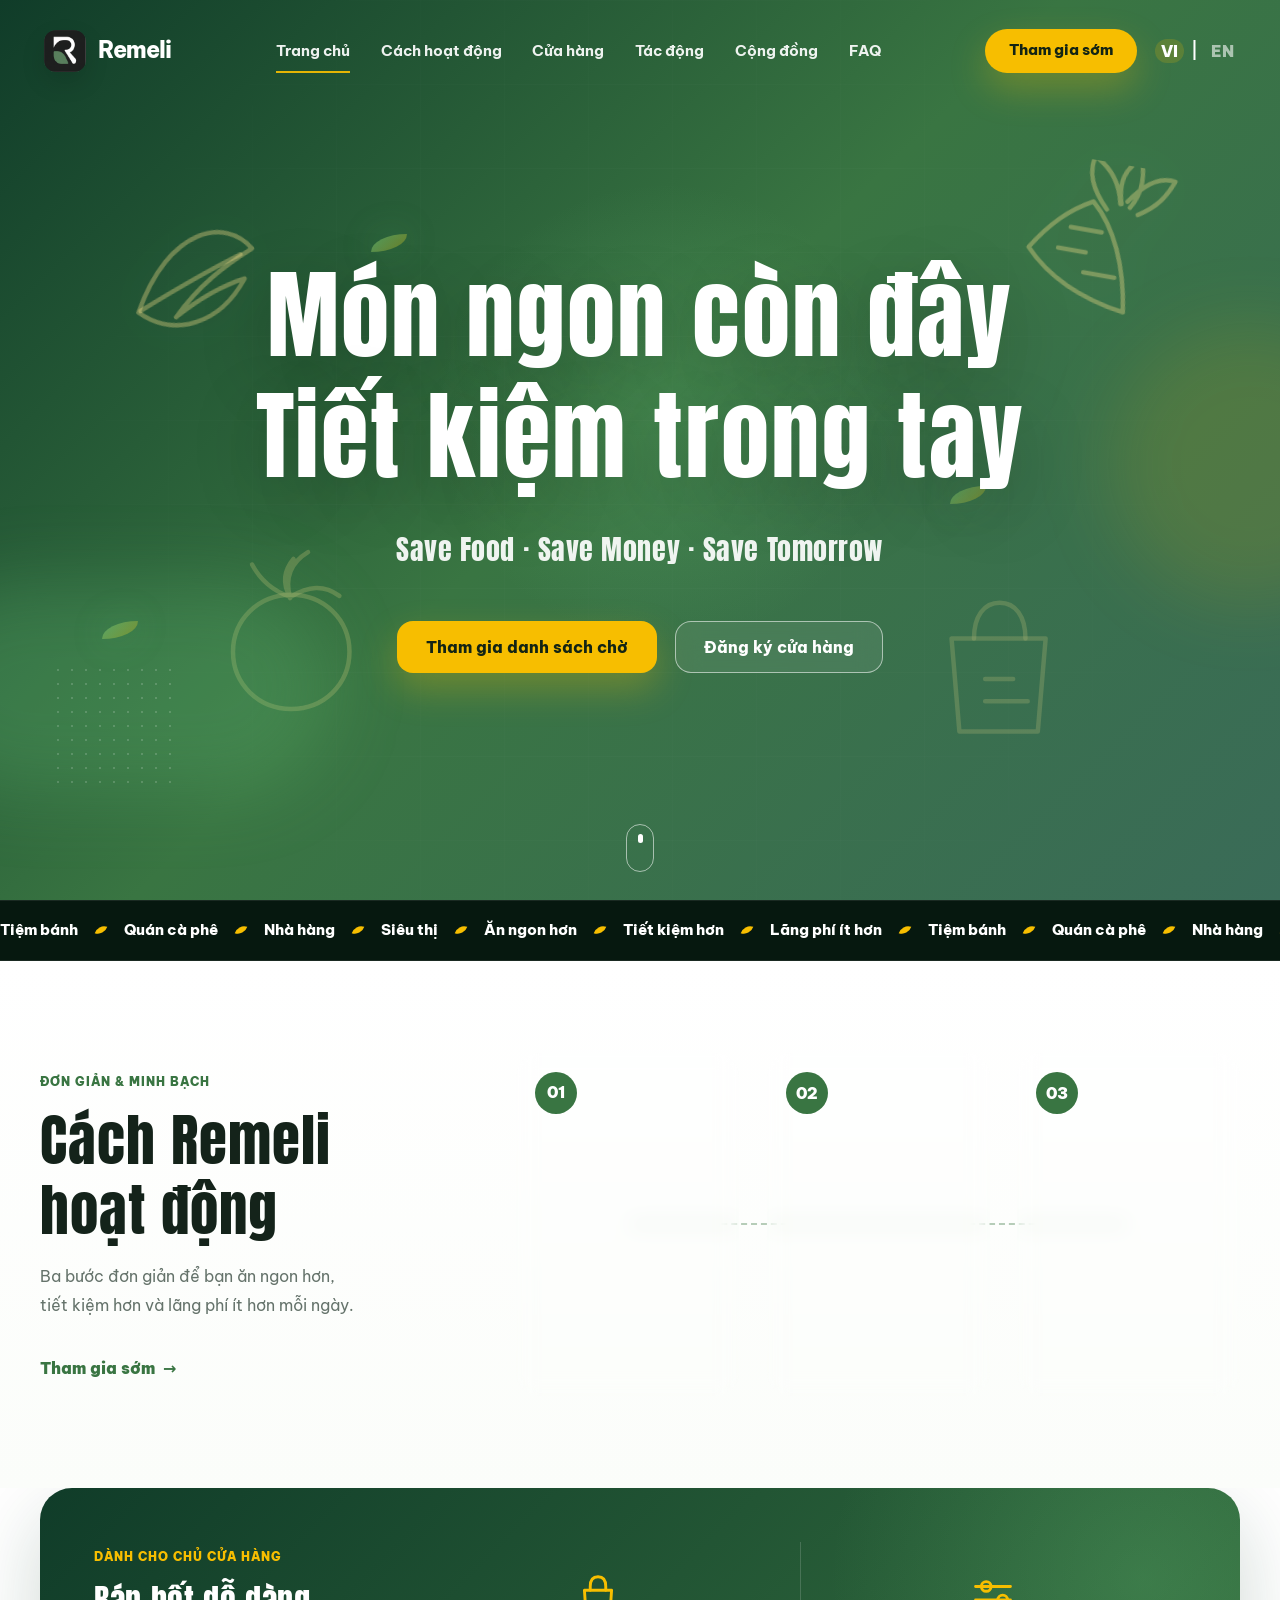
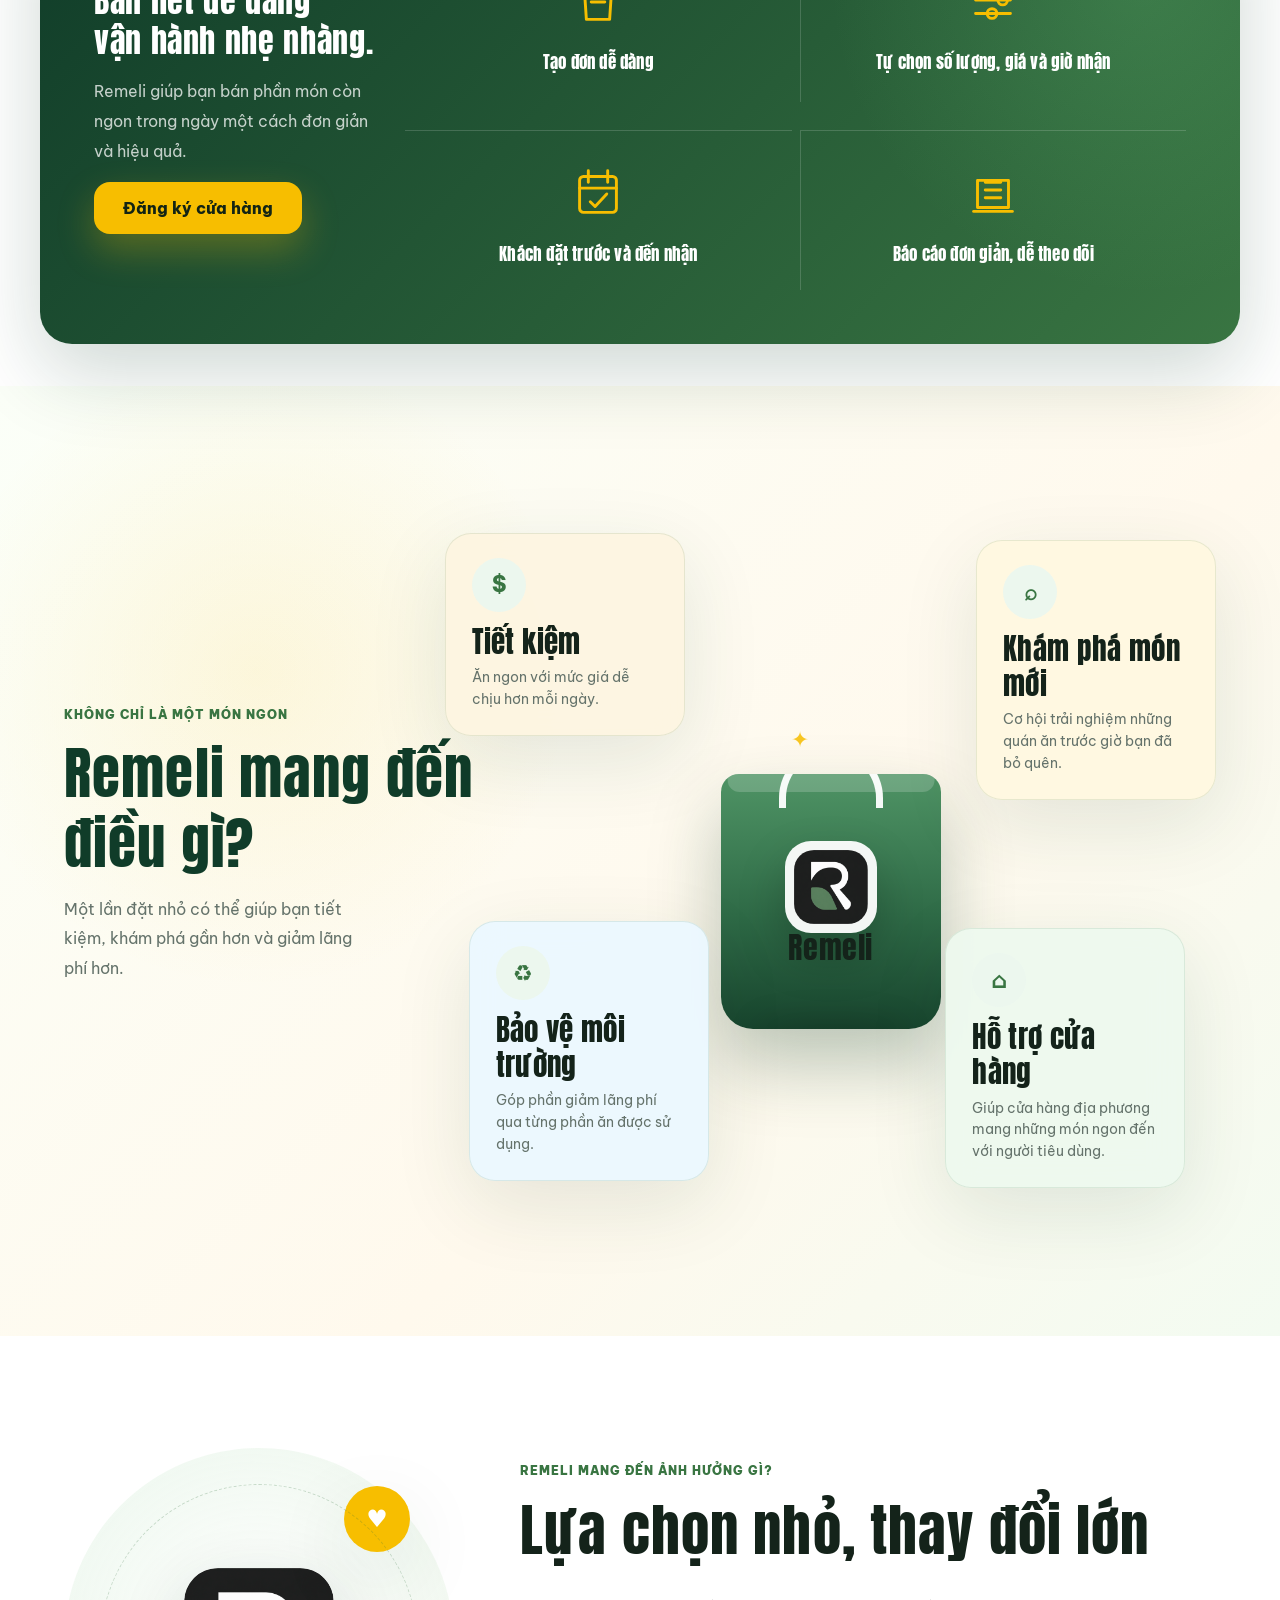
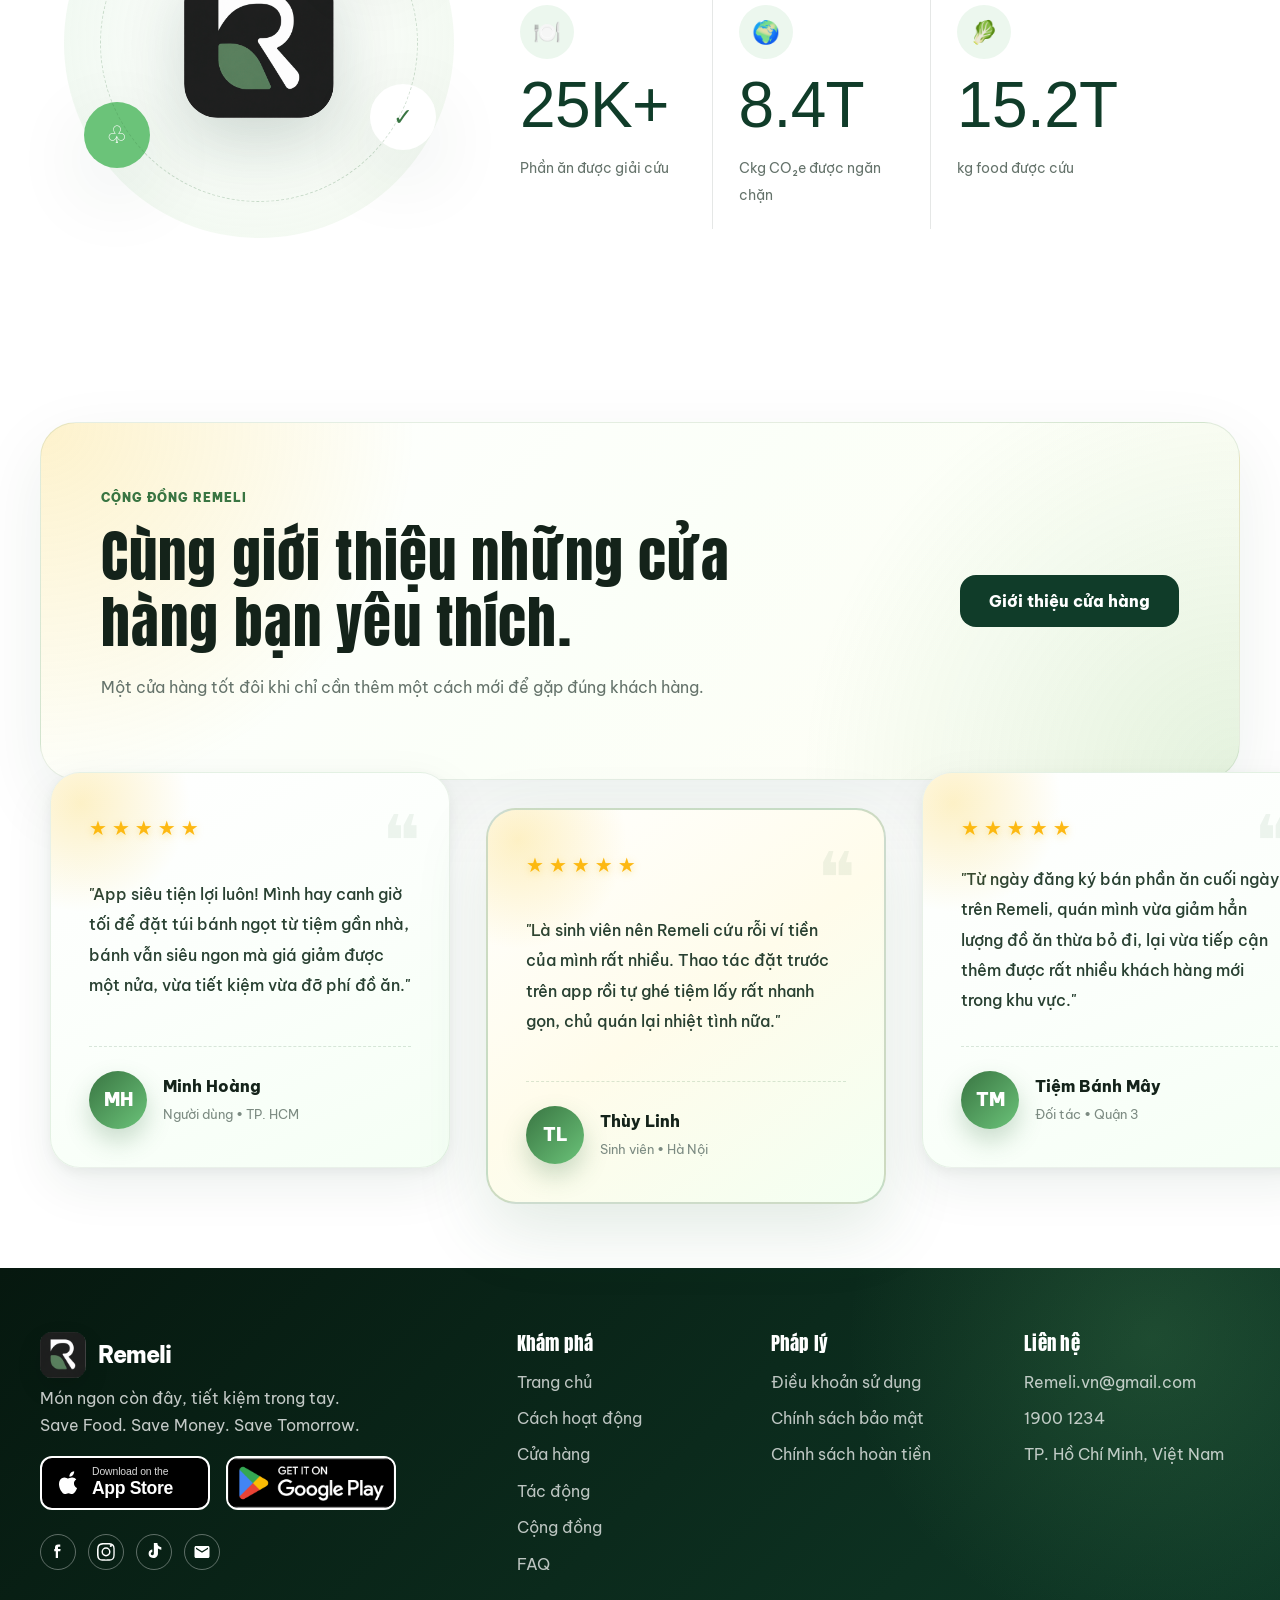
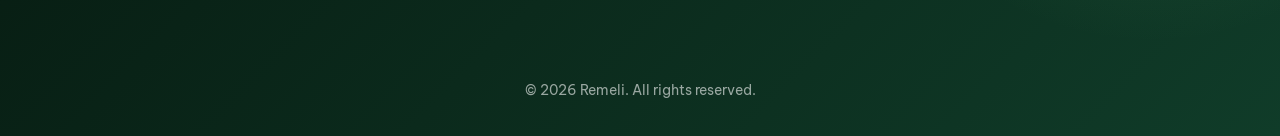
==== commit 215ea950: "cap nhan giao dien" ====
--- a/index.html
+++ b/index.html
@@ -137,7 +137,28 @@
           <article class="step-card reveal">
             <span class="step-number">02</span>
             <div class="icon-circle" aria-hidden="true">
-              <svg viewBox="0 0 64 64"><path d="M19 23h31l-3 29H22l-3-29Z"/><path d="M25 23c0-10 4-16 11-16s11 6 11 16"/><path d="m29 38 5 5 10-11"/></svg>
+              <svg viewBox="0 0 64 64" fill="none">
+
+    <path
+        d="M18 22H46L44 52H20L18 22Z"
+        stroke="#397542"
+        stroke-width="3"
+        stroke-linejoin="round"/>
+
+    <path
+        d="M24 22V18C24 11 27 8 32 8C37 8 40 11 40 18V22"
+        stroke="#397542"
+        stroke-width="3"
+        stroke-linecap="round"/>
+
+    <path
+        d="M27 37L31 41L39 31"
+        stroke="#397542"
+        stroke-width="3"
+        stroke-linecap="round"
+        stroke-linejoin="round"/>
+
+</svg>
             </div>
             <h3 data-i18n="stepTwoTitle">Đặt trước</h3>
             <p data-i18n="stepTwoText">Chọn gói/món phù hợp, xem giá, số lượng và thời gian nhận.</p>
@@ -165,7 +186,27 @@
 
       <div class="merchant-points">
         <article class="merchant-point reveal">
-          <svg viewBox="0 0 64 64"><path d="M19 23h31l-3 29H22l-3-29Z"/><path d="M25 23c0-10 4-16 11-16s11 6 11 16"/><path d="M31 38h13"/></svg>
+          <svg viewBox="0 0 64 64" fill="none">
+
+    <path
+        d="M18 22H46L44 52H20L18 22Z"
+        stroke="f7be00"
+        stroke-width="3"
+        stroke-linejoin="round"/>
+
+    <path
+        d="M24 22V18C24 11 27 8 32 8C37 8 40 11 40 18V22"
+        stroke="f7be00"
+        stroke-width="3"
+        stroke-linecap="round"/>
+
+    <path
+        d="M25 34H39"
+        stroke="f7be00"
+        stroke-width="3"
+        stroke-linecap="round"/>
+
+</svg>
           <h3 data-i18n="merchantPointOne">Tạo đơn dễ dàng</h3>
         </article>
         <article class="merchant-point reveal">
--- a/styles.css
+++ b/styles.css
@@ -770,63 +770,106 @@
   transform: translate(-50%, -50%);
 }
 
-.remeli-bag {
-  position: absolute;
-  left: 50%;
-  bottom: 6px;
-  display: flex;
-  flex-direction: column;
-  align-items: center;
-  justify-content: center;
-  gap: 10px;
-  width: 220px;
-  height: 238px;
-  padding: 46px 24px 26px;
-  border-radius: 20px 20px 34px 34px;
-  color: var(--white);
-  background:
-    linear-gradient(115deg, rgba(255, 255, 255, 0.18), transparent 32%),
-    linear-gradient(155deg, var(--green-700), var(--green-900) 68%);
-  box-shadow: 0 34px 90px rgba(16, 60, 41, 0.3);
-  transform: translateX(-50%) rotate(-3deg);
-  isolation: isolate;
-}
-
-.remeli-bag::before {
-  content: "";
-  position: absolute;
-  inset: 0;
-  border-radius: inherit;
-  background: linear-gradient(90deg, rgba(255, 255, 255, 0.16), transparent 35%, rgba(0, 0, 0, 0.18));
-  pointer-events: none;
-  z-index: -1;
-}
-
-.remeli-bag::after {
-  content: "";
-  position: absolute;
-  right: -24px;
-  top: 26px;
-  width: 58px;
-  height: 196px;
-  border-radius: 12px 18px 28px 10px;
-  background: linear-gradient(145deg, #245839, #0c2d1f);
-  transform: skewY(7deg);
-  z-index: -2;
-  box-shadow: 16px 22px 50px rgba(16, 60, 41, 0.22);
-}
-
-.bag-handle {
-  position: absolute;
-  top: -34px;
-  left: 50%;
-  width: 116px;
-  height: 76px;
-  border: 8px solid rgba(255, 255, 255, 0.86);
-  border-bottom: 0;
-  border-radius: 70px 70px 0 0;
-  transform: translateX(-50%);
-  filter: drop-shadow(0 10px 12px rgba(0, 0, 0, 0.12));
+.remeli-bag{
+
+    position:absolute;
+
+    left:50%;
+
+    bottom:0;
+
+    transform:translateX(-50%);
+
+    width:220px;
+
+    height:255px;
+
+    border-radius:18px 18px 32px 32px;
+
+    background:
+
+    linear-gradient(
+        180deg,
+        #4f9465 0%,
+        #2f6b47 55%,
+        #18452e 100%
+    );
+
+    display:flex;
+
+    flex-direction:column;
+
+    justify-content:center;
+
+    align-items:center;
+
+    overflow:hidden;
+
+    box-shadow:
+
+    0 35px 70px rgba(16,60,41,.28);
+}
+.remeli-bag::before{
+
+content:"";
+
+position:absolute;
+
+left:50%;
+
+transform:translateX(-50%);
+
+top:0;
+
+width:94%;
+
+height:18px;
+
+background:
+
+rgba(255,255,255,.18);
+
+border-radius:0 0 12px 12px;
+}
+.remeli-bag::after{
+
+content:"";
+
+position:absolute;
+
+bottom:-18px;
+
+left:50%;
+
+transform:translateX(-50%);
+
+width:150px;
+
+height:25px;
+
+background:
+
+rgba(0,0,0,.18);
+
+filter:blur(16px);
+
+border-radius:50%;
+
+z-index:-1;
+}
+
+.bag-handle{
+    position:absolute;
+    left:50%;
+    top:-28px;
+    transform:translateX(-50%);
+    width:104px;
+    height:62px;
+    border:7px solid rgba(255,255,255,.95);
+    border-bottom:none;
+    border-radius:60px 60px 0 0;
+    box-sizing:border-box;
+    z-index:3;
 }
 
 .bag-logo {
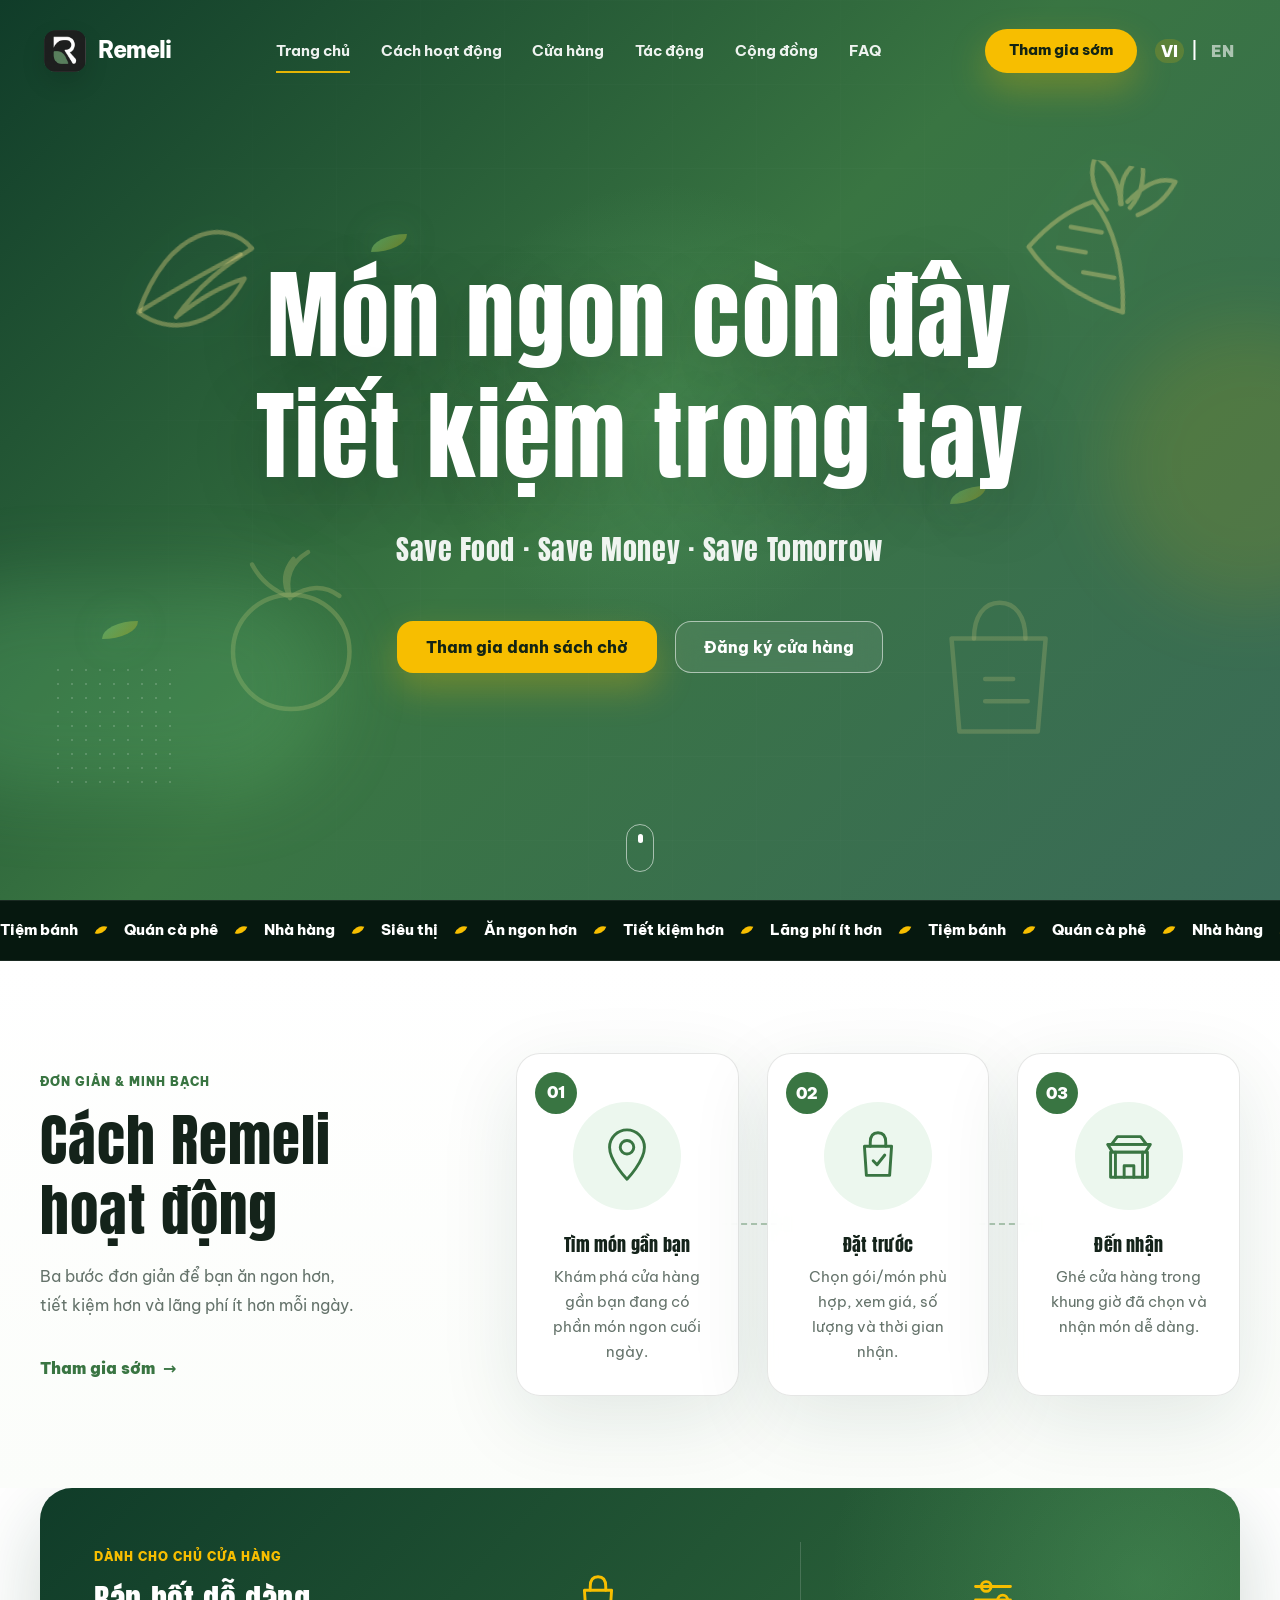
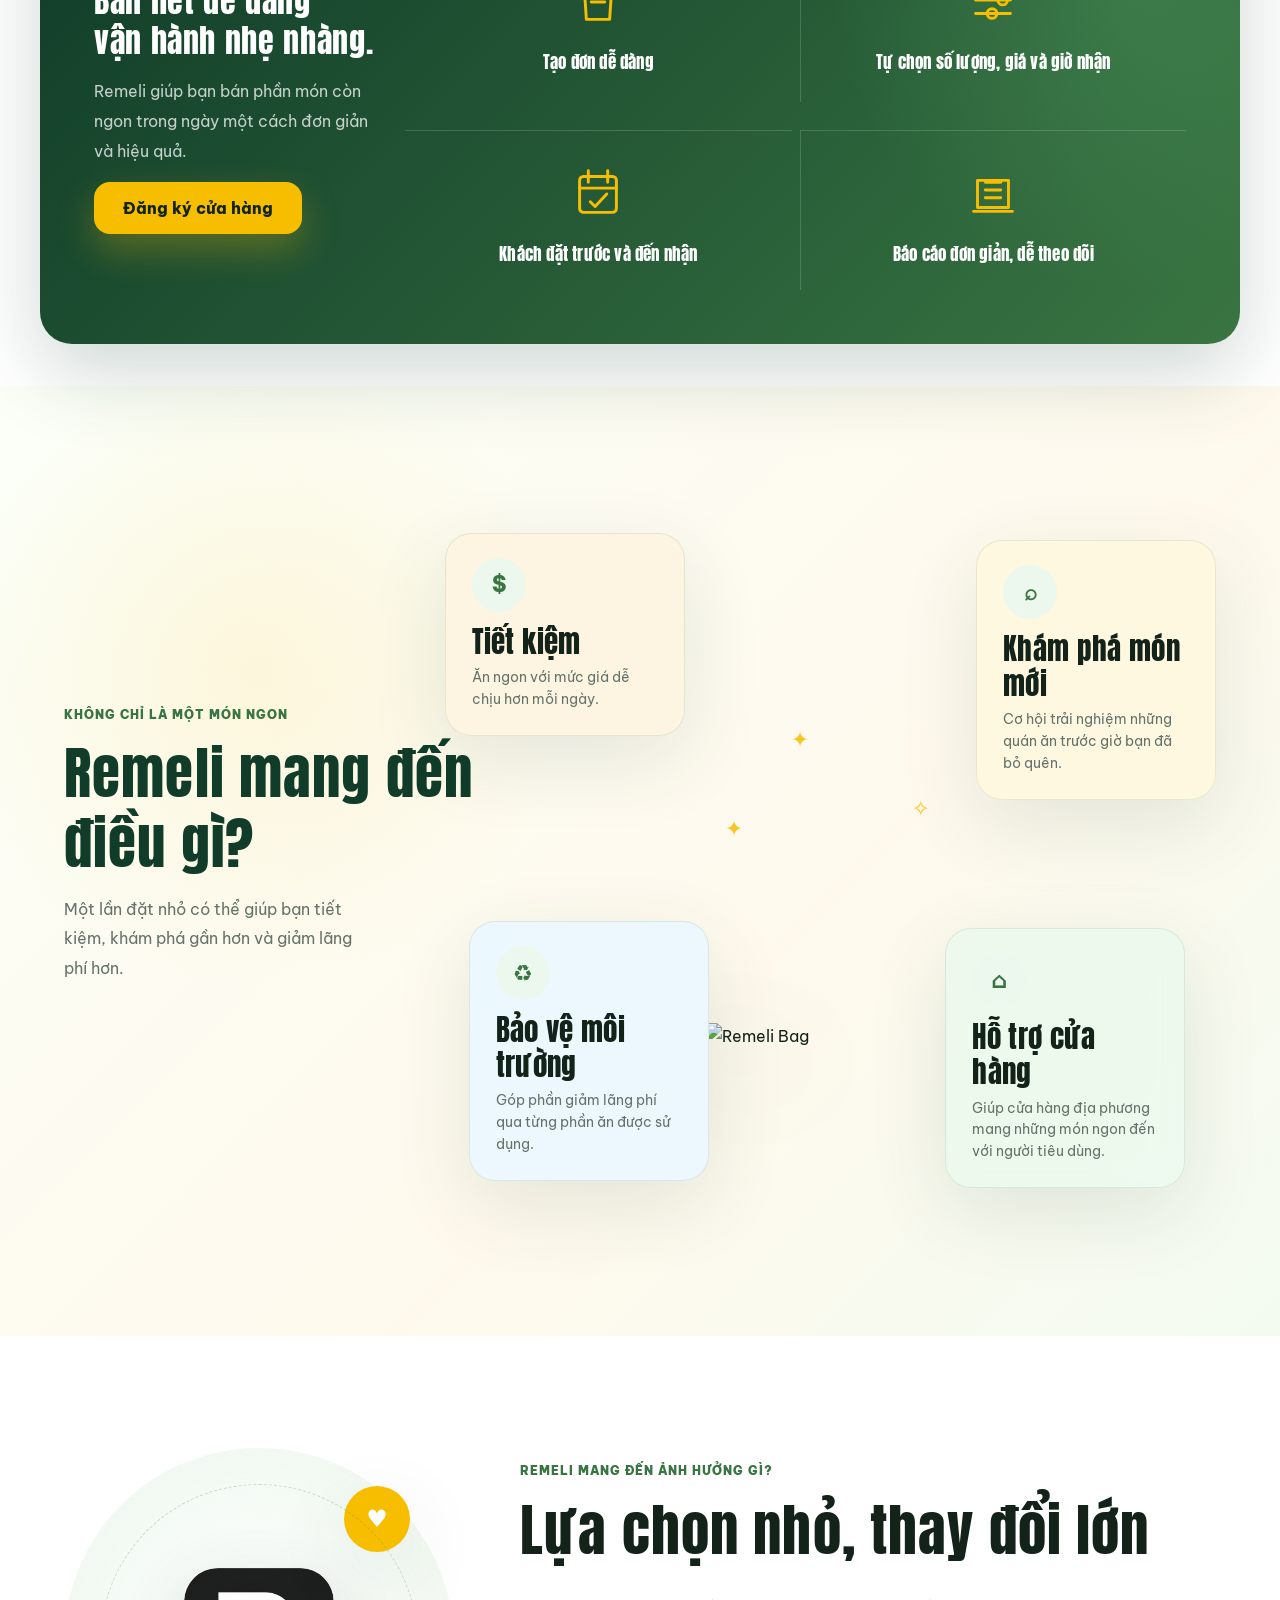
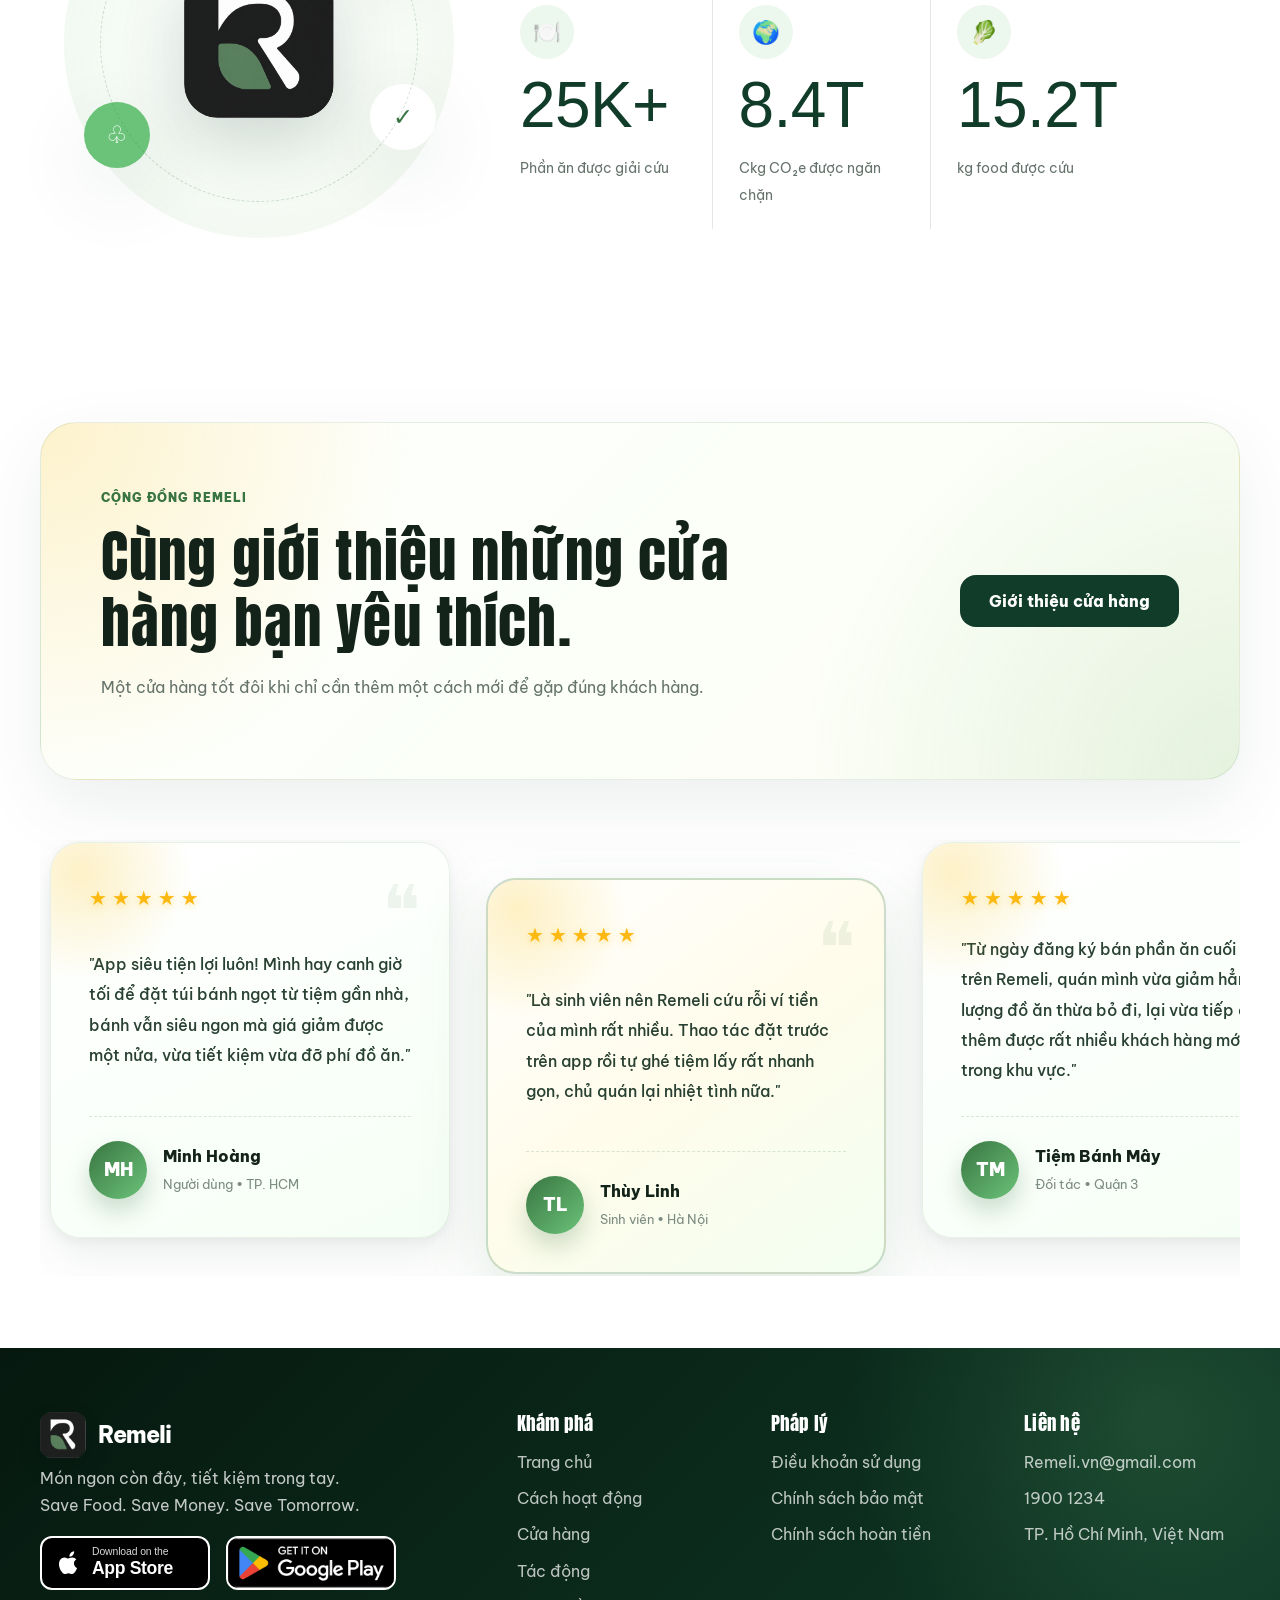
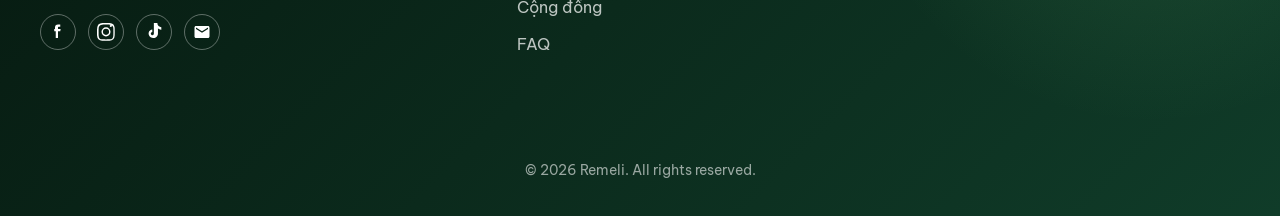
==== commit dc12257f: "Cap nhat giao dien tuim" ====
--- a/index.html
+++ b/index.html
@@ -1,16 +1,21 @@
 <!DOCTYPE html>
 <html lang="vi">
+
 <head>
   <meta charset="UTF-8" />
   <meta name="viewport" content="width=device-width, initial-scale=1.0" />
-  <meta name="description" content="Remeli giúp bạn tìm món ngon còn lại trong ngày từ cửa hàng địa phương tại Việt Nam, đặt trước dễ dàng và nhận tại cửa hàng." />
+  <meta name="description"
+    content="Remeli giúp bạn tìm món ngon còn lại trong ngày từ cửa hàng địa phương tại Việt Nam, đặt trước dễ dàng và nhận tại cửa hàng." />
   <title>Remeli | Món ngon còn đây, tiết kiệm trong tay</title>
   <link rel="icon" type="image/png" href="assets/favicon.png" />
   <link rel="preconnect" href="https://fonts.googleapis.com">
   <link rel="preconnect" href="https://fonts.gstatic.com" crossorigin>
-  <link href="https://fonts.googleapis.com/css2?family=Anton&family=Be+Vietnam+Pro:wght@400;500;600;700;800&display=swap" rel="stylesheet">
+  <link
+    href="https://fonts.googleapis.com/css2?family=Anton&family=Be+Vietnam+Pro:wght@400;500;600;700;800&display=swap"
+    rel="stylesheet">
   <link rel="stylesheet" href="styles.css" />
 </head>
+
 <body>
   <svg style="display: none;">
     <defs>
@@ -29,7 +34,8 @@
       <span>Remeli</span>
     </a>
 
-    <button class="menu-toggle" id="menuToggle" aria-label="Mở menu" aria-expanded="false" data-i18n-aria-label="menuOpen">
+    <button class="menu-toggle" id="menuToggle" aria-label="Mở menu" aria-expanded="false"
+      data-i18n-aria-label="menuOpen">
       <span></span>
       <span></span>
       <span></span>
@@ -45,7 +51,8 @@
     </nav>
 
     <div class="header-actions">
-      <button class="btn btn-yellow btn-small" type="button" data-open-modal="waitlistModal" data-i18n="joinEarly">Tham gia sớm</button>
+      <button class="btn btn-yellow btn-small" type="button" data-open-modal="waitlistModal" data-i18n="joinEarly">Tham
+        gia sớm</button>
       <div class="language-toggle" aria-label="Đổi ngôn ngữ" data-i18n-aria-label="languageLabel">
         <button class="lang-option active" type="button" data-lang-switch="vi" aria-pressed="true">VI</button>
         <span>|</span>
@@ -57,10 +64,25 @@
   <main>
     <section class="hero" id="home" aria-labelledby="heroTitle">
       <div class="hero-bg" aria-hidden="true">
-        <svg class="hero-line line-leaf-one" viewBox="0 0 160 160"><path d="M29 92c42-69 94-67 111-35-27 10-53 22-79 46 24-12 46-19 67-21-30 35-72 39-99 10Z"/><path d="M31 91c31-11 60-21 98-31"/></svg>
-        <svg class="hero-line line-carrot" viewBox="0 0 160 160"><path d="M66 37c22 19 37 52 43 93-42-6-72-21-93-43 15-24 30-39 50-50Z"/><path d="M96 32c14-21 27-27 39-25-5 14-12 25-28 35M91 35c-6-20-2-32 11-43 6 17 5 32-3 45M79 42c-16-16-22-30-18-45 14 7 25 19 29 38"/><path d="M50 63h28M42 83h25M68 101h28"/></svg>
-        <svg class="hero-line line-tomato" viewBox="0 0 160 160"><path d="M77 48c29 0 52 22 52 51s-23 51-52 51-52-22-52-51 23-51 52-51Z"/><path d="M76 51c-5-18 1-32 16-41M76 50c-14-5-26-14-34-29M76 50c17-10 30-11 44-1M76 50c-7-12-6-23 3-34"/></svg>
-        <svg class="hero-line line-bag" viewBox="0 0 160 160"><path d="M38 55h84l-7 83H45L38 55Z"/><path d="M58 55c0-20 9-32 23-32s23 12 23 32"/><path d="M68 91h25M68 111h38"/></svg>
+        <svg class="hero-line line-leaf-one" viewBox="0 0 160 160">
+          <path d="M29 92c42-69 94-67 111-35-27 10-53 22-79 46 24-12 46-19 67-21-30 35-72 39-99 10Z" />
+          <path d="M31 91c31-11 60-21 98-31" />
+        </svg>
+        <svg class="hero-line line-carrot" viewBox="0 0 160 160">
+          <path d="M66 37c22 19 37 52 43 93-42-6-72-21-93-43 15-24 30-39 50-50Z" />
+          <path
+            d="M96 32c14-21 27-27 39-25-5 14-12 25-28 35M91 35c-6-20-2-32 11-43 6 17 5 32-3 45M79 42c-16-16-22-30-18-45 14 7 25 19 29 38" />
+          <path d="M50 63h28M42 83h25M68 101h28" />
+        </svg>
+        <svg class="hero-line line-tomato" viewBox="0 0 160 160">
+          <path d="M77 48c29 0 52 22 52 51s-23 51-52 51-52-22-52-51 23-51 52-51Z" />
+          <path d="M76 51c-5-18 1-32 16-41M76 50c-14-5-26-14-34-29M76 50c17-10 30-11 44-1M76 50c-7-12-6-23 3-34" />
+        </svg>
+        <svg class="hero-line line-bag" viewBox="0 0 160 160">
+          <path d="M38 55h84l-7 83H45L38 55Z" />
+          <path d="M58 55c0-20 9-32 23-32s23 12 23 32" />
+          <path d="M68 91h25M68 111h38" />
+        </svg>
         <div class="soft-blob blob-one"></div>
         <div class="soft-blob blob-two"></div>
         <div class="floating-leaf leaf-a"></div>
@@ -73,11 +95,14 @@
         <h1 id="heroTitle" data-i18n="heroTitle"><span>Món ngon còn đây</span><span>Tiết kiệm trong tay</span></h1>
         <p data-i18n="heroSubtitle">Save Food · Save Money · Save Tomorrow</p>
         <div class="hero-buttons">
-          <button class="btn btn-yellow" type="button" data-open-modal="waitlistModal" data-i18n="waitlistButton">Tham gia danh sách chờ</button>
-          <button class="btn btn-outline-light" type="button" data-open-modal="merchantModal" data-i18n="merchantCta">Đăng ký cửa hàng</button>
-        </div>
-      </div>
-      <a class="scroll-cue" href="#how-it-works" aria-label="Cuộn xuống phần cách hoạt động" data-i18n-aria-label="scrollCue">
+          <button class="btn btn-yellow" type="button" data-open-modal="waitlistModal" data-i18n="waitlistButton">Tham
+            gia danh sách chờ</button>
+          <button class="btn btn-outline-light" type="button" data-open-modal="merchantModal"
+            data-i18n="merchantCta">Đăng ký cửa hàng</button>
+        </div>
+      </div>
+      <a class="scroll-cue" href="#how-it-works" aria-label="Cuộn xuống phần cách hoạt động"
+        data-i18n-aria-label="scrollCue">
         <span></span>
       </a>
     </section>
@@ -120,15 +145,20 @@
         <div class="section-copy reveal">
           <span class="eyebrow" data-i18n="howEyebrow">Đơn giản & minh bạch</span>
           <h2 class="split-title" data-i18n="howTitle"><span>Cách Remeli</span><span>hoạt động</span></h2>
-          <p class="balanced-two-line" data-i18n="howDescription"><span>Ba bước đơn giản để bạn ăn ngon hơn,</span><span>tiết kiệm hơn và lãng phí ít hơn mỗi ngày.</span></p>
-          <button class="text-link link-button" type="button" data-open-modal="waitlistModal"><span data-i18n="joinEarly">Tham gia sớm</span> <span>→</span></button>
+          <p class="balanced-two-line" data-i18n="howDescription"><span>Ba bước đơn giản để bạn ăn ngon
+              hơn,</span><span>tiết kiệm hơn và lãng phí ít hơn mỗi ngày.</span></p>
+          <button class="text-link link-button" type="button" data-open-modal="waitlistModal"><span
+              data-i18n="joinEarly">Tham gia sớm</span> <span>→</span></button>
         </div>
 
         <div class="steps-row">
           <article class="step-card reveal">
             <span class="step-number">01</span>
             <div class="icon-circle" aria-hidden="true">
-              <svg viewBox="0 0 64 64"><path d="M32 56s18-18.7 18-33A18 18 0 1 0 14 23c0 14.3 18 33 18 33Z"/><circle cx="32" cy="23" r="7"/></svg>
+              <svg viewBox="0 0 64 64">
+                <path d="M32 56s18-18.7 18-33A18 18 0 1 0 14 23c0 14.3 18 33 18 33Z" />
+                <circle cx="32" cy="23" r="7" />
+              </svg>
             </div>
             <h3 data-i18n="stepOneTitle">Tìm món gần bạn</h3>
             <p data-i18n="stepOneText">Khám phá cửa hàng gần bạn đang có phần món ngon cuối ngày.</p>
@@ -139,26 +169,15 @@
             <div class="icon-circle" aria-hidden="true">
               <svg viewBox="0 0 64 64" fill="none">
 
-    <path
-        d="M18 22H46L44 52H20L18 22Z"
-        stroke="#397542"
-        stroke-width="3"
-        stroke-linejoin="round"/>
-
-    <path
-        d="M24 22V18C24 11 27 8 32 8C37 8 40 11 40 18V22"
-        stroke="#397542"
-        stroke-width="3"
-        stroke-linecap="round"/>
-
-    <path
-        d="M27 37L31 41L39 31"
-        stroke="#397542"
-        stroke-width="3"
-        stroke-linecap="round"
-        stroke-linejoin="round"/>
-
-</svg>
+                <path d="M18 22H46L44 52H20L18 22Z" stroke="#397542" stroke-width="3" stroke-linejoin="round" />
+
+                <path d="M24 22V18C24 11 27 8 32 8C37 8 40 11 40 18V22" stroke="#397542" stroke-width="3"
+                  stroke-linecap="round" />
+
+                <path d="M27 37L31 41L39 31" stroke="#397542" stroke-width="3" stroke-linecap="round"
+                  stroke-linejoin="round" />
+
+              </svg>
             </div>
             <h3 data-i18n="stepTwoTitle">Đặt trước</h3>
             <p data-i18n="stepTwoText">Chọn gói/món phù hợp, xem giá, số lượng và thời gian nhận.</p>
@@ -167,7 +186,12 @@
           <article class="step-card reveal">
             <span class="step-number">03</span>
             <div class="icon-circle" aria-hidden="true">
-              <svg viewBox="0 0 64 64"><path d="M13 28h38v26H13z"/><path d="M10 20h44l-5 8H15l-5-8Z"/><path d="M18 28v26M46 28v26M27 54V42h10v12"/><path d="M20 12h24l6 8H14l6-8Z"/></svg>
+              <svg viewBox="0 0 64 64">
+                <path d="M13 28h38v26H13z" />
+                <path d="M10 20h44l-5 8H15l-5-8Z" />
+                <path d="M18 28v26M46 28v26M27 54V42h10v12" />
+                <path d="M20 12h24l6 8H14l6-8Z" />
+              </svg>
             </div>
             <h3 data-i18n="stepThreeTitle">Đến nhận</h3>
             <p data-i18n="stepThreeText">Ghé cửa hàng trong khung giờ đã chọn và nhận món dễ dàng.</p>
@@ -179,46 +203,51 @@
     <section class="merchant-section" id="merchant">
       <div class="merchant-copy reveal">
         <span class="eyebrow eyebrow-yellow" data-i18n="merchantEyebrow">Dành cho chủ cửa hàng</span>
-        <h2 class="split-title" data-i18n="merchantTitle"><span>Bán hết dễ dàng</span><span>vận hành nhẹ nhàng.</span></h2>
-        <p data-i18n="merchantDescription">Remeli giúp bạn bán phần món còn ngon trong ngày một cách đơn giản và hiệu quả.</p>
-        <button class="btn btn-yellow" type="button" data-open-modal="merchantModal" data-i18n="merchantCta">Đăng ký cửa hàng</button>
+        <h2 class="split-title" data-i18n="merchantTitle"><span>Bán hết dễ dàng</span><span>vận hành nhẹ nhàng.</span>
+        </h2>
+        <p data-i18n="merchantDescription">Remeli giúp bạn bán phần món còn ngon trong ngày một cách đơn giản và hiệu
+          quả.</p>
+        <button class="btn btn-yellow" type="button" data-open-modal="merchantModal" data-i18n="merchantCta">Đăng ký cửa
+          hàng</button>
       </div>
 
       <div class="merchant-points">
         <article class="merchant-point reveal">
           <svg viewBox="0 0 64 64" fill="none">
 
-    <path
-        d="M18 22H46L44 52H20L18 22Z"
-        stroke="f7be00"
-        stroke-width="3"
-        stroke-linejoin="round"/>
-
-    <path
-        d="M24 22V18C24 11 27 8 32 8C37 8 40 11 40 18V22"
-        stroke="f7be00"
-        stroke-width="3"
-        stroke-linecap="round"/>
-
-    <path
-        d="M25 34H39"
-        stroke="f7be00"
-        stroke-width="3"
-        stroke-linecap="round"/>
-
-</svg>
+            <path d="M18 22H46L44 52H20L18 22Z" stroke="f7be00" stroke-width="3" stroke-linejoin="round" />
+
+            <path d="M24 22V18C24 11 27 8 32 8C37 8 40 11 40 18V22" stroke="f7be00" stroke-width="3"
+              stroke-linecap="round" />
+
+            <path d="M25 34H39" stroke="f7be00" stroke-width="3" stroke-linecap="round" />
+
+          </svg>
           <h3 data-i18n="merchantPointOne">Tạo đơn dễ dàng</h3>
         </article>
         <article class="merchant-point reveal">
-          <svg viewBox="0 0 64 64"><path d="M14 18h36M14 32h36M14 46h36"/><circle cx="25" cy="18" r="5"/><circle cx="42" cy="32" r="5"/><circle cx="31" cy="46" r="5"/></svg>
+          <svg viewBox="0 0 64 64">
+            <path d="M14 18h36M14 32h36M14 46h36" />
+            <circle cx="25" cy="18" r="5" />
+            <circle cx="42" cy="32" r="5" />
+            <circle cx="31" cy="46" r="5" />
+          </svg>
           <h3 data-i18n="merchantPointTwo">Tự chọn số lượng, giá và giờ nhận</h3>
         </article>
         <article class="merchant-point reveal">
-          <svg viewBox="0 0 64 64"><rect x="13" y="16" width="38" height="37" rx="4"/><path d="M22 10v12M42 10v12M13 28h38"/><path d="m24 42 5 5 12-13"/></svg>
+          <svg viewBox="0 0 64 64">
+            <rect x="13" y="16" width="38" height="37" rx="4" />
+            <path d="M22 10v12M42 10v12M13 28h38" />
+            <path d="m24 42 5 5 12-13" />
+          </svg>
           <h3 data-i18n="merchantPointThree">Khách đặt trước và đến nhận</h3>
         </article>
         <article class="merchant-point reveal">
-          <svg viewBox="0 0 64 64"><path d="M16 48V20h32v28H16Z"/><path d="M24 38h16M24 30h16M24 22h16"/><path d="M12 52h40"/></svg>
+          <svg viewBox="0 0 64 64">
+            <path d="M16 48V20h32v28H16Z" />
+            <path d="M24 38h16M24 30h16M24 22h16" />
+            <path d="M12 52h40" />
+          </svg>
           <h3 data-i18n="merchantPointFour">Báo cáo đơn giản, dễ theo dõi</h3>
         </article>
       </div>
@@ -227,8 +256,10 @@
     <section class="section food-cloud-section" id="impact" aria-labelledby="foodCloudTitle">
       <div class="food-cloud-copy reveal">
         <span class="eyebrow" data-i18n="foodEyebrow">Không chỉ là một món ngon</span>
-        <h2 id="foodCloudTitle" class="split-title" data-i18n="foodTitle"><span>Remeli mang đến</span><span>điều gì?</span></h2>
-        <p data-i18n="foodDescription">Một lần đặt nhỏ có thể giúp bạn tiết kiệm, khám phá gần hơn và giảm lãng phí hơn.</p>
+        <h2 id="foodCloudTitle" class="split-title" data-i18n="foodTitle"><span>Remeli mang đến</span><span>điều
+            gì?</span></h2>
+        <p data-i18n="foodDescription">Một lần đặt nhỏ có thể giúp bạn tiết kiệm, khám phá gần hơn và giảm lãng phí hơn.
+        </p>
       </div>
 
       <div class="food-cloud" id="foodCloud">
@@ -257,22 +288,22 @@
         </article>
 
         <div class="bag-stage" aria-hidden="true">
-          <div class="food-item" data-x="-138" data-y="-126" data-r="-24">🥐</div>
-          <div class="food-item" data-x="-68" data-y="-166" data-r="14">☕</div>
-          <div class="food-item" data-x="24" data-y="-184" data-r="22">🍰</div>
-          <div class="food-item" data-x="122" data-y="-128" data-r="-16">🥗</div>
-          <div class="food-item" data-x="150" data-y="-26" data-r="12">🍎</div>
-          <div class="food-item" data-x="-132" data-y="-8" data-r="22">🥖</div>
+          <div class="food-item" data-x="-130" data-y="-120" data-r="-18"
+            style="color: #FF5A5F; font-size: 1.8rem; font-weight: 800;">-50%</div>
+          <div class="food-item" data-x="-60" data-y="-210" data-r="-6"
+            style="color: #00A699; font-size: 1.4rem; font-weight: 700;">VOUCHER</div>
+          <div class="food-item" data-x="40" data-y="-210" data-r="12"
+            style="color: #FC642D; font-size: 2.2rem; font-weight: 900;">%</div>
+          <div class="food-item" data-x="110" data-y="-140" data-r="20"
+            style="color: #FFB400; font-size: 1.6rem; font-weight: 800;">SALE</div>
+          <div class="food-item" data-x="-160" data-y="-50" data-r="-15"
+            style="color: #FF5A5F; font-size: 1.2rem; font-weight: 800; white-space: normal; text-align: center; line-height: 1.1;">
+            LAST<br>CHANCE</div>
+          <div class="food-item" data-x="130" data-y="-40" data-r="25" style="font-size: 2rem;">🎟️</div>
           <div class="spark spark-one">✦</div>
           <div class="spark spark-two">✧</div>
           <div class="spark spark-three">✦</div>
-          <div class="remeli-bag">
-            <div class="bag-handle"></div>
-            <div class="bag-logo">
-              <img src="assets/remeli-logo.png" alt="" />
-            </div>
-            <span>Remeli</span>
-          </div>
+          <img class="remeli-bag-img" src="assets/bag.png" alt="Remeli Bag" />
         </div>
       </div>
     </section>
@@ -290,7 +321,7 @@
         <span class="eyebrow" data-i18n="whyEyebrow">Remeli mang đến ảnh hưởng gì?</span>
         <h2 class="single-line-title" data-i18n="whyTitle">Lựa chọn nhỏ, thay đổi lớn</h2>
         <div class="benefits-list">
-            <article>
+          <article>
             <div class="mini-icon">🍽️</div>
             <h3 data-i18n="benefitSaveTitle">25K+</h3>
             <p data-i18n="benefitSaveText">Rescue orders</p>
@@ -314,91 +345,103 @@
         <div>
           <span class="eyebrow" data-i18n="communityEyebrow">Cộng đồng Remeli</span>
           <h2 data-i18n="communityTitle">Cùng giới thiệu những cửa hàng bạn yêu thích.</h2>
-          <p data-i18n="communityDescription">Một cửa hàng tốt đôi khi chỉ cần thêm một cách mới để gặp đúng khách hàng.</p>
-        </div>
-        <button class="btn btn-dark" type="button" data-open-modal="storeModal" data-i18n="recommendStoreButton">Giới thiệu cửa hàng</button>
+          <p data-i18n="communityDescription">Một cửa hàng tốt đôi khi chỉ cần thêm một cách mới để gặp đúng khách hàng.
+          </p>
+        </div>
+        <button class="btn btn-dark" type="button" data-open-modal="storeModal" data-i18n="recommendStoreButton">Giới
+          thiệu cửa hàng</button>
       </div>
 
       <!-- Cấu trúc băng chuyền chuỗi xích di chuyển chậm vô tận -->
-<div class="feedback-premium-container reveal">
-  <div class="feedback-marquee-track">
-    
-    <!-- Chuỗi xích lượt 1 -->
-    <div class="feedback-card">
-      <div class="feedback-stars">★★★★★</div>
-      <p class="feedback-text">"App siêu tiện lợi luôn! Mình hay canh giờ tối để đặt túi bánh ngọt từ tiệm gần nhà, bánh vẫn siêu ngon mà giá giảm được một nửa, vừa tiết kiệm vừa đỡ phí đồ ăn."</p>
-      <div class="feedback-user">
-        <div class="user-avatar">MH</div>
-        <div class="user-info">
-          <h4>Minh Hoàng</h4>
-          <span>Người dùng • TP. HCM</span>
-        </div>
-      </div>
-    </div>
-
-    <div class="feedback-card highlight-card">
-      <div class="feedback-stars">★★★★★</div>
-      <p class="feedback-text">"Là sinh viên nên Remeli cứu rỗi ví tiền của mình rất nhiều. Thao tác đặt trước trên app rồi tự ghé tiệm lấy rất nhanh gọn, chủ quán lại nhiệt tình nữa."</p>
-      <div class="feedback-user">
-        <div class="user-avatar">TL</div>
-        <div class="user-info">
-          <h4>Thùy Linh</h4>
-          <span>Sinh viên • Hà Nội</span>
-        </div>
-      </div>
-    </div>
-
-    <div class="feedback-card">
-      <div class="feedback-stars">★★★★★</div>
-      <p class="feedback-text">"Từ ngày đăng ký bán phần ăn cuối ngày trên Remeli, quán mình vừa giảm hẳn lượng đồ ăn thừa bỏ đi, lại vừa tiếp cận thêm được rất nhiều khách hàng mới trong khu vực."</p>
-      <div class="feedback-user">
-        <div class="user-avatar">TM</div>
-        <div class="user-info">
-          <h4>Tiệm Bánh Mây</h4>
-          <span>Đối tác • Quận 3</span>
-        </div>
-      </div>
-    </div>
-
-    <!-- Chuỗi xích lượt 2 (Nhân đôi để tạo vòng lặp mượt mà không vết nối) -->
-    <div class="feedback-card">
-      <div class="feedback-stars">★★★★★</div>
-      <p class="feedback-text">"App siêu tiện lợi luôn! Mình hay canh giờ tối để đặt túi bánh ngọt từ tiệm gần nhà, bánh vẫn siêu ngon mà giá giảm được một nửa, vừa tiết kiệm vừa đỡ phí đồ ăn."</p>
-      <div class="feedback-user">
-        <div class="user-avatar">MH</div>
-        <div class="user-info">
-          <h4>Minh Hoàng</h4>
-          <span>Người dùng • TP. HCM</span>
-        </div>
-      </div>
-    </div>
-
-    <div class="feedback-card highlight-card">
-      <div class="feedback-stars">★★★★★</div>
-      <p class="feedback-text">"Là sinh viên nên Remeli cứu rỗi ví tiền của mình rất nhiều. Thao tác đặt trước trên app rồi tự ghé tiệm lấy rất nhanh gọn, chủ quán lại nhiệt tình nữa."</p>
-      <div class="feedback-user">
-        <div class="user-avatar">TL</div>
-        <div class="user-info">
-          <h4>Thùy Linh</h4>
-          <span>Sinh viên • Hà Nội</span>
-        </div>
-      </div>
-    </div>
-
-    <div class="feedback-card">
-      <div class="feedback-stars">★★★★★</div>
-      <p class="feedback-text">"Từ ngày đăng ký bán phần ăn cuối ngày trên Remeli, quán mình vừa giảm hẳn lượng đồ ăn thừa bỏ đi, lại vừa tiếp cận thêm được rất nhiều khách hàng mới trong khu vực."</p>
-      <div class="feedback-user">
-        <div class="user-avatar">TM</div>
-        <div class="user-info">
-          <h4>Tiệm Bánh Mây</h4>
-          <span>Đối tác • Quận 3</span>
-        </div>
-      </div>
-    </div>
-
-  </div>
-</div>
+      <div class="feedback-premium-container reveal">
+        <div class="feedback-marquee-track">
+
+          <!-- Chuỗi xích lượt 1 -->
+          <div class="feedback-card">
+            <div class="feedback-stars">★★★★★</div>
+            <p class="feedback-text" data-i18n="feedback1Text">"App siêu tiện lợi luôn! Mình hay canh giờ tối để đặt túi
+              bánh ngọt từ tiệm gần nhà, bánh vẫn siêu ngon mà giá giảm được một nửa, vừa tiết kiệm vừa đỡ phí đồ ăn."
+            </p>
+            <div class="feedback-user">
+              <div class="user-avatar">MH</div>
+              <div class="user-info">
+                <h4>Minh Hoàng</h4>
+                <span data-i18n="feedback1Role">Người dùng • TP. HCM</span>
+              </div>
+            </div>
+          </div>
+
+          <div class="feedback-card highlight-card">
+            <div class="feedback-stars">★★★★★</div>
+            <p class="feedback-text" data-i18n="feedback2Text">"Là sinh viên nên Remeli cứu rỗi ví tiền của mình rất
+              nhiều. Thao tác đặt trước trên app rồi tự ghé tiệm lấy rất nhanh gọn, chủ quán lại nhiệt tình nữa."</p>
+            <div class="feedback-user">
+              <div class="user-avatar">TL</div>
+              <div class="user-info">
+                <h4>Thùy Linh</h4>
+                <span data-i18n="feedback2Role">Sinh viên • Hà Nội</span>
+              </div>
+            </div>
+          </div>
+
+          <div class="feedback-card">
+            <div class="feedback-stars">★★★★★</div>
+            <p class="feedback-text" data-i18n="feedback3Text">"Từ ngày đăng ký bán phần ăn cuối ngày trên Remeli, quán
+              mình vừa giảm hẳn lượng đồ ăn thừa bỏ đi, lại vừa tiếp cận thêm được rất nhiều khách hàng mới trong khu
+              vực."</p>
+            <div class="feedback-user">
+              <div class="user-avatar">TM</div>
+              <div class="user-info">
+                <h4>Tiệm Bánh Mây</h4>
+                <span data-i18n="feedback3Role">Đối tác • Quận 3</span>
+              </div>
+            </div>
+          </div>
+
+          <!-- Chuỗi xích lượt 2 (Nhân đôi để tạo vòng lặp mượt mà không vết nối) -->
+          <div class="feedback-card">
+            <div class="feedback-stars">★★★★★</div>
+            <p class="feedback-text" data-i18n="feedback1Text">"App siêu tiện lợi luôn! Mình hay canh giờ tối để đặt túi
+              bánh ngọt từ tiệm gần nhà, bánh vẫn siêu ngon mà giá giảm được một nửa, vừa tiết kiệm vừa đỡ phí đồ ăn."
+            </p>
+            <div class="feedback-user">
+              <div class="user-avatar">MH</div>
+              <div class="user-info">
+                <h4>Minh Hoàng</h4>
+                <span data-i18n="feedback1Role">Người dùng • TP. HCM</span>
+              </div>
+            </div>
+          </div>
+
+          <div class="feedback-card highlight-card">
+            <div class="feedback-stars">★★★★★</div>
+            <p class="feedback-text" data-i18n="feedback2Text">"Là sinh viên nên Remeli cứu rỗi ví tiền của mình rất
+              nhiều. Thao tác đặt trước trên app rồi tự ghé tiệm lấy rất nhanh gọn, chủ quán lại nhiệt tình nữa."</p>
+            <div class="feedback-user">
+              <div class="user-avatar">TL</div>
+              <div class="user-info">
+                <h4>Thùy Linh</h4>
+                <span data-i18n="feedback2Role">Sinh viên • Hà Nội</span>
+              </div>
+            </div>
+          </div>
+
+          <div class="feedback-card">
+            <div class="feedback-stars">★★★★★</div>
+            <p class="feedback-text" data-i18n="feedback3Text">"Từ ngày đăng ký bán phần ăn cuối ngày trên Remeli, quán
+              mình vừa giảm hẳn lượng đồ ăn thừa bỏ đi, lại vừa tiếp cận thêm được rất nhiều khách hàng mới trong khu
+              vực."</p>
+            <div class="feedback-user">
+              <div class="user-avatar">TM</div>
+              <div class="user-info">
+                <h4>Tiệm Bánh Mây</h4>
+                <span data-i18n="feedback3Role">Đối tác • Quận 3</span>
+              </div>
+            </div>
+          </div>
+
+        </div>
+      </div>
     </section>
   </main>
 
@@ -409,35 +452,48 @@
         <span>Remeli</span>
       </a>
       <p data-i18n="footerSlogan">Món ngon còn đây, tiết kiệm trong tay.<br />Save Food. Save Money. Save Tomorrow.</p>
-      
+
       <div class="download-badges">
-    <a href="#" class="app-badge store-apple" target="_blank" rel="noopener noreferrer">
-      <svg viewBox="0 0 384 512" class="icon-apple">
-        <path d="M318.7 268.7c-.2-36.7 16.4-64.4 50-84.8-18.8-26.9-47.2-41.7-84.7-44.6-35.5-2.8-74.3 20.7-88.5 20.7-15 0-48.7-22.7-79.4-22.1-39.3.6-76 22.8-96.1 57.3-41.9 71.9-10.7 178.6 30 237.3 19.9 28.7 44 60.7 75 59.5 29.8-1.2 41.2-19.3 77.2-19.3 35.8 0 46.4 19.3 77.6 18.6 31.9-.6 53.1-29.3 72.8-58.1 23.5-34.1 33.1-67 33.6-68.7-1.2-.5-66.4-25.4-66.7-101.5zM297.1 84.4c17.4-21.1 29.2-50.5 26-80.1-25.4 1-56.1 16.9-74.3 38.2-16.2 18.8-30.4 48.6-26.6 77.4 28.4 2.2 57.4-14.4 74.9-35.5z"/>
-      </svg>
-      <div class="badge-text">
-        <small>Download on the</small>
-        <strong>App Store</strong>
-      </div>
-    </a>
-
-    <a href="#" class="app-badge store-google" target="_blank" rel="noopener noreferrer">
-        <img src="assets/GetItOnGooglePlay_Badge_Web_color_English.png" alt="Get it on Google Play">
-    </a>
-</div>
+        <a href="#" class="app-badge store-apple" target="_blank" rel="noopener noreferrer">
+          <svg viewBox="0 0 384 512" class="icon-apple">
+            <path
+              d="M318.7 268.7c-.2-36.7 16.4-64.4 50-84.8-18.8-26.9-47.2-41.7-84.7-44.6-35.5-2.8-74.3 20.7-88.5 20.7-15 0-48.7-22.7-79.4-22.1-39.3.6-76 22.8-96.1 57.3-41.9 71.9-10.7 178.6 30 237.3 19.9 28.7 44 60.7 75 59.5 29.8-1.2 41.2-19.3 77.2-19.3 35.8 0 46.4 19.3 77.6 18.6 31.9-.6 53.1-29.3 72.8-58.1 23.5-34.1 33.1-67 33.6-68.7-1.2-.5-66.4-25.4-66.7-101.5zM297.1 84.4c17.4-21.1 29.2-50.5 26-80.1-25.4 1-56.1 16.9-74.3 38.2-16.2 18.8-30.4 48.6-26.6 77.4 28.4 2.2 57.4-14.4 74.9-35.5z" />
+          </svg>
+          <div class="badge-text">
+            <small>Download on the</small>
+            <strong>App Store</strong>
+          </div>
+        </a>
+
+        <a href="#" class="app-badge store-google" target="_blank" rel="noopener noreferrer">
+          <img src="assets/GetItOnGooglePlay_Badge_Web_color_English.png" alt="Get it on Google Play">
+        </a>
+      </div>
 
       <div class="socials" style="margin-top: 20px;" aria-label="Mạng xã hội" data-i18n-aria-label="socialLabel">
-        <a href="https://www.facebook.com/profile.php?id=61591467995736" target="_blank" rel="noopener noreferrer" aria-label="Facebook">
-          <svg style="width:18px;height:18px;fill:currentColor;" viewBox="0 0 24 24"><path d="M9 8H7v3h2v9h3v-9h3l.5-3H12V6c0-.88.72-1 1-1h2V2h-3a4 4 0 0 0-4 4v2z"/></svg>
+        <a href="https://www.facebook.com/profile.php?id=61591467995736" target="_blank" rel="noopener noreferrer"
+          aria-label="Facebook">
+          <svg style="width:18px;height:18px;fill:currentColor;" viewBox="0 0 24 24">
+            <path d="M9 8H7v3h2v9h3v-9h3l.5-3H12V6c0-.88.72-1 1-1h2V2h-3a4 4 0 0 0-4 4v2z" />
+          </svg>
         </a>
         <a href="https://www.instagram.com/remeli.vn/" target="_blank" rel="noopener noreferrer" aria-label="Instagram">
-          <svg style="width:18px;height:18px;fill:currentColor;" viewBox="0 0 24 24"><path d="M12 2.16c3.2 0 3.58.01 4.85.07 3.25.15 4.77 1.69 4.92 4.92.06 1.27.07 1.65.07 4.85s-.01 3.58-.07 4.85c-.15 3.23-1.66 4.77-4.92 4.92-1.27.06-1.64.07-4.85.07s-3.58-.01-4.85-.07c-3.26-.15-4.77-1.7-4.92-4.92-.06-1.27-.07-1.65-.07-4.85s.01-3.58.07-4.85c.15-3.23 1.66-4.77 4.92-4.92 1.27-.06 1.64-.07 4.85-.07M12 0C8.74 0 8.33.01 7.05.07c-4.27.2-6.6 2.52-6.8 6.8C.01 8.13 0 8.54 0 11.8s.01 3.67.07 4.95c.2 4.27 2.53 6.61 6.8 6.8 1.28.06 1.69.07 4.95.07s3.67-.01 4.95-.07c4.27-.2 6.61-2.53 6.8-6.8.06-1.28.07-1.69.07-4.95s-.01-3.67-.07-4.95c-.2-4.27-2.53-6.61-6.8-6.8C15.67.01 15.26 0 12 0zm0 5.76a6.04 6.04 0 1 0 0 12.08 6.04 6.04 0 0 0 0-12.08zm0 10.12a4.07 4.07 0 1 1 0-8.14 4.07 4.07 0 0 1 0 8.14zm6.4-10.42a1.41 1.41 0 1 0 0-2.83 1.41 1.41 0 0 0 0 2.83z"/></svg>
+          <svg style="width:18px;height:18px;fill:currentColor;" viewBox="0 0 24 24">
+            <path
+              d="M12 2.16c3.2 0 3.58.01 4.85.07 3.25.15 4.77 1.69 4.92 4.92.06 1.27.07 1.65.07 4.85s-.01 3.58-.07 4.85c-.15 3.23-1.66 4.77-4.92 4.92-1.27.06-1.64.07-4.85.07s-3.58-.01-4.85-.07c-3.26-.15-4.77-1.7-4.92-4.92-.06-1.27-.07-1.65-.07-4.85s.01-3.58.07-4.85c.15-3.23 1.66-4.77 4.92-4.92 1.27-.06 1.64-.07 4.85-.07M12 0C8.74 0 8.33.01 7.05.07c-4.27.2-6.6 2.52-6.8 6.8C.01 8.13 0 8.54 0 11.8s.01 3.67.07 4.95c.2 4.27 2.53 6.61 6.8 6.8 1.28.06 1.69.07 4.95.07s3.67-.01 4.95-.07c4.27-.2 6.61-2.53 6.8-6.8.06-1.28.07-1.69.07-4.95s-.01-3.67-.07-4.95c-.2-4.27-2.53-6.61-6.8-6.8C15.67.01 15.26 0 12 0zm0 5.76a6.04 6.04 0 1 0 0 12.08 6.04 6.04 0 0 0 0-12.08zm0 10.12a4.07 4.07 0 1 1 0-8.14 4.07 4.07 0 0 1 0 8.14zm6.4-10.42a1.41 1.41 0 1 0 0-2.83 1.41 1.41 0 0 0 0 2.83z" />
+          </svg>
         </a>
         <a href="https://www.tiktok.com/@remeli.vn" target="_blank" rel="noopener noreferrer" aria-label="TikTok">
-          <svg style="width:18px;height:18px;fill:currentColor;" viewBox="0 0 24 24"><path d="M12.53.02C13.84 0 15.14.01 16.44 0c.08 1.53.63 3.01 1.63 4.14 1.03.9 2.36 1.35 3.71 1.42v3.39c-1.28-.02-2.54-.42-3.6-1.15-.31-.19-.61-.4-.89-.63v6.73c.03 2.22-1.12 4.31-3 5.42-2.11 1.19-4.78 1.12-6.81-.19-2.11-1.42-3.12-4.02-2.49-6.49.53-2.2 2.45-3.83 4.73-3.96v3.4c-.74.05-1.44.47-1.78 1.13-.48.97-.13 2.19.78 2.73.91.56 2.14.31 2.75-.54.27-.41.38-.9.34-1.39V.02z"/></svg>
+          <svg style="width:18px;height:18px;fill:currentColor;" viewBox="0 0 24 24">
+            <path
+              d="M12.53.02C13.84 0 15.14.01 16.44 0c.08 1.53.63 3.01 1.63 4.14 1.03.9 2.36 1.35 3.71 1.42v3.39c-1.28-.02-2.54-.42-3.6-1.15-.31-.19-.61-.4-.89-.63v6.73c.03 2.22-1.12 4.31-3 5.42-2.11 1.19-4.78 1.12-6.81-.19-2.11-1.42-3.12-4.02-2.49-6.49.53-2.2 2.45-3.83 4.73-3.96v3.4c-.74.05-1.44.47-1.78 1.13-.48.97-.13 2.19.78 2.73.91.56 2.14.31 2.75-.54.27-.41.38-.9.34-1.39V.02z" />
+          </svg>
         </a>
         <a href="mailto:Remeli.vn@gmail.com" aria-label="Email">
-          <svg style="width:18px;height:18px;fill:currentColor;" viewBox="0 0 24 24"><path d="M20 4H4c-1.1 0-1.99.9-1.99 2L2 18c0 1.1.9 2 2 2h16c1.1 0 2-.9 2-2V6c0-1.1-.9-2-2-2zm0 4l-8 5-8-5V6l8 5 8-5v2z"/></svg>
+          <svg style="width:18px;height:18px;fill:currentColor;" viewBox="0 0 24 24">
+            <path
+              d="M20 4H4c-1.1 0-1.99.9-1.99 2L2 18c0 1.1.9 2 2 2h16c1.1 0 2-.9 2-2V6c0-1.1-.9-2-2-2zm0 4l-8 5-8-5V6l8 5 8-5v2z" />
+          </svg>
         </a>
       </div>
     </div>
@@ -470,15 +526,18 @@
   <div class="modal" id="waitlistModal" aria-hidden="true">
     <div class="modal-overlay" data-close-modal></div>
     <div class="modal-panel modal-panel-small" role="dialog" aria-modal="true" aria-labelledby="waitlistModalTitle">
-      <button class="modal-close" type="button" data-close-modal aria-label="Đóng" data-i18n-aria-label="closeModal">×</button>
+      <button class="modal-close" type="button" data-close-modal aria-label="Đóng"
+        data-i18n-aria-label="closeModal">×</button>
       <span class="eyebrow" data-i18n="waitlistEyebrow">Tham gia danh sách chờ</span>
       <h2 id="waitlistModalTitle" data-i18n="waitlistModalTitle">Nhận thông tin sớm nhất từ Remeli</h2>
       <p data-i18n="waitlistModalText">Để lại thông tin để Remeli báo cho bạn khi ra mắt tại thành phố của bạn.</p>
-      <form class="stacked-form" id="waitlistForm" action="https://script.google.com/macros/s/AKfycbz02_CwynBXLxD4ofVWuuCcy0Z5YHeLYgymd5x6QaJ5G5QAr4hnDKX-C0Sxp8bsQAZKMg/exec" method="POST" target="hidden_iframe">
+      <form class="stacked-form" id="waitlistForm"
+        action="https://script.google.com/macros/s/AKfycbz02_CwynBXLxD4ofVWuuCcy0Z5YHeLYgymd5x6QaJ5G5QAr4hnDKX-C0Sxp8bsQAZKMg/exec"
+        method="POST" target="hidden_iframe">
         <input type="hidden" name="formType" value="waitlist" />
         <label>
           <span data-i18n="emailLabel">Email của bạn</span>
-          <input type="email" name="email" required placeholder="you@email.com" data-i18n-placeholder="emailPlaceholder" />
+          <input type="email" name="email" />
         </label>
         <label>
           <span data-i18n="cityLabel">Thành phố</span>
@@ -509,26 +568,33 @@
   <div class="modal" id="storeModal" aria-hidden="true">
     <div class="modal-overlay" data-close-modal></div>
     <div class="modal-panel" role="dialog" aria-modal="true" aria-labelledby="storeModalTitle">
-      <button class="modal-close" type="button" data-close-modal aria-label="Đóng" data-i18n-aria-label="closeModal">×</button>
+      <button class="modal-close" type="button" data-close-modal aria-label="Đóng"
+        data-i18n-aria-label="closeModal">×</button>
       <h2 id="storeModalTitle" data-i18n="storeModalTitle">Giới thiệu cửa hàng</h2>
-      <p data-i18n="storeModalText">Biết một cửa hàng nên có mặt trên Remeli? Gửi thông tin để đội ngũ Remeli tìm hiểu thêm.</p>
-      <form class="stacked-form" action="https://script.google.com/macros/s/AKfycbz02_CwynBXLxD4ofVWuuCcy0Z5YHeLYgymd5x6QaJ5G5QAr4hnDKX-C0Sxp8bsQAZKMg/exec" method="POST" target="hidden_iframe">
+      <p data-i18n="storeModalText">Biết một cửa hàng nên có mặt trên Remeli? Gửi thông tin để đội ngũ Remeli tìm hiểu
+        thêm.</p>
+      <form class="stacked-form"
+        action="https://script.google.com/macros/s/AKfycbz02_CwynBXLxD4ofVWuuCcy0Z5YHeLYgymd5x6QaJ5G5QAr4hnDKX-C0Sxp8bsQAZKMg/exec"
+        method="POST" target="hidden_iframe">
         <input type="hidden" name="formType" value="store" />
         <label>
           <span data-i18n="storeNameLabel">Tên cửa hàng</span>
-          <input name="store_name" required placeholder="Ví dụ: Tiệm Bánh Mây" data-i18n-placeholder="storeNamePlaceholder" />
+          <input name="store_name" required placeholder="Ví dụ: Tiệm Bánh Mây"
+            data-i18n-placeholder="storeNamePlaceholder" />
         </label>
         <label>
           <span data-i18n="storeAddressLabel">Khu vực / địa chỉ</span>
-          <input name="store_address" required placeholder="Ví dụ: Quận 3, TP. Hồ Chí Minh" data-i18n-placeholder="storeAddressPlaceholder" />
+          <input name="store_address" required placeholder="Ví dụ: Quận 3, TP. Hồ Chí Minh"
+            data-i18n-placeholder="storeAddressPlaceholder" />
         </label>
         <label>
           <span data-i18n="foodTypeLabel">Loại món</span>
-          <input name="food_type" placeholder="Tiệm bánh, Quán cà phê, Siêu thị..." data-i18n-placeholder="foodTypePlaceholder" />
+          <input name="food_type" placeholder="Tiệm bánh, Quán cà phê, Siêu thị..."
+            data-i18n-placeholder="foodTypePlaceholder" />
         </label>
         <label>
           <span data-i18n="emailLabel">Email của bạn</span>
-          <input type="email" name="email" required placeholder="you@email.com" data-i18n-placeholder="emailPlaceholder" />
+          <input type="email" name="email" />
         </label>
         <button class="btn btn-green" type="submit" data-i18n="sendRecommendation">Gửi giới thiệu</button>
         <p class="form-message"></p>
@@ -539,12 +605,28 @@
   <div class="modal" id="merchantModal" aria-hidden="true">
     <div class="modal-overlay" data-close-modal></div>
     <div class="modal-panel" role="dialog" aria-modal="true" aria-labelledby="merchantModalTitle">
-      <button class="modal-close" type="button" data-close-modal aria-label="Đóng" data-i18n-aria-label="closeModal">×</button>
+      <button class="modal-close" type="button" data-close-modal aria-label="Đóng"
+        data-i18n-aria-label="closeModal">×</button>
       <h2 id="merchantModalTitle" data-i18n="merchantModalTitle">Đăng ký cửa hàng</h2>
       <p data-i18n="merchantModalText">Để lại thông tin, Remeli sẽ liên hệ khi bắt đầu onboarding cửa hàng.</p>
-      <form class="stacked-form" action="https://script.google.com/macros/s/AKfycbz02_CwynBXLxD4ofVWuuCcy0Z5YHeLYgymd5x6QaJ5G5QAr4hnDKX-C0Sxp8bsQAZKMg/exec" method="POST" target="hidden_iframe">
+      <form class="stacked-form"
+        action="https://script.google.com/macros/s/AKfycbz02_CwynBXLxD4ofVWuuCcy0Z5YHeLYgymd5x6QaJ5G5QAr4hnDKX-C0Sxp8bsQAZKMg/exec"
+        method="POST" target="hidden_iframe">
         <input type="hidden" name="formType" value="merchant" />
-        <label><span data-i18n="storeNameLabel">Tên cửa hàng</span><input name="store_name" required placeholder="Tên cửa hàng" data-i18n-placeholder="storeNameSimplePlaceholder" /></label>
+
+        <!-- 1. Tên cửa hàng -->
+        <label><span data-i18n="storeNameLabel">Tên cửa hàng</span><input name="store_name" required
+            placeholder="Tên cửa hàng" data-i18n-placeholder="storeNameSimplePlaceholder" /></label>
+
+        <!-- 2. Tên người đại diện (MỚI) -->
+        <label><span data-i18n="representativeNameLabel">Tên người đại diện</span><input name="representative_name"
+            required placeholder="Nhập họ và tên" data-i18n-placeholder="representativeNamePlaceholder" /></label>
+
+        <!-- 3. Địa chỉ cửa hàng (MỚI) -->
+        <label><span data-i18n="storeAddressLabel">Địa chỉ cửa hàng</span><input name="store_address" required
+            placeholder="Số nhà, tên đường, quận/huyện..." data-i18n-placeholder="storeAddressPlaceholder" /></label>
+
+        <!-- 4. Loại hình -->
         <label><span data-i18n="businessTypeLabel">Loại hình</span>
           <select name="business_type" required>
             <option value="" data-i18n="businessTypePlaceholder">Chọn loại hình</option>
@@ -556,16 +638,20 @@
             <option data-i18n="cityOther">Khác</option>
           </select>
         </label>
-        <label><span data-i18n="phoneLabel">Số điện thoại</span><input name="phone" required placeholder="+84..." /></label>
-        <label><span data-i18n="emailShortLabel">Email</span><input type="email" name="email" required placeholder="store@email.com" /></label>
+
+        <label><span data-i18n="phoneLabel">Số điện thoại</span><input name="phone" required placeholder="" /></label>
+        <label><span data-i18n="emailShortLabel">Email</span><input type="email" name="email" required
+            placeholder="" /></label>
         <button class="btn btn-green" type="submit" data-i18n="merchantSubmit">Gửi đăng ký</button>
         <p class="form-message"></p>
       </form>
     </div>
   </div>
+  </div>
 
   <iframe name="hidden_iframe" id="hiddenFormIframe" style="display:none;" title="form-submit-target"></iframe>
 
   <script src="script.js"></script>
 </body>
+
 </html>
--- a/styles.css
+++ b/styles.css
@@ -43,7 +43,9 @@
   text-decoration: none;
 }
 
-button, input, select {
+button,
+input,
+select {
   font: inherit;
 }
 
@@ -51,7 +53,8 @@
   cursor: pointer;
 }
 
-img, svg {
+img,
+svg {
   display: block;
 }
 
@@ -307,10 +310,29 @@
   transition: transform 120ms linear;
 }
 
-.line-leaf-one { left: 8%; top: 22%; transform: rotate(-12deg); }
-.line-carrot { right: 7%; top: 18%; transform: rotate(10deg); }
-.line-tomato { left: 16%; bottom: 20%; opacity: 0.62; }
-.line-bag { right: 15%; bottom: 16%; opacity: 0.52; }
+.line-leaf-one {
+  left: 8%;
+  top: 22%;
+  transform: rotate(-12deg);
+}
+
+.line-carrot {
+  right: 7%;
+  top: 18%;
+  transform: rotate(10deg);
+}
+
+.line-tomato {
+  left: 16%;
+  bottom: 20%;
+  opacity: 0.62;
+}
+
+.line-bag {
+  right: 15%;
+  bottom: 16%;
+  opacity: 0.52;
+}
 
 .soft-blob {
   position: absolute;
@@ -346,9 +368,23 @@
   animation: floatLeaf 8s ease-in-out infinite;
 }
 
-.leaf-a { left: 29%; top: 26%; animation-delay: 0s; }
-.leaf-b { right: 23%; top: 54%; animation-delay: 1.8s; }
-.leaf-c { left: 8%; bottom: 29%; animation-delay: 3.2s; }
+.leaf-a {
+  left: 29%;
+  top: 26%;
+  animation-delay: 0s;
+}
+
+.leaf-b {
+  right: 23%;
+  top: 54%;
+  animation-delay: 1.8s;
+}
+
+.leaf-c {
+  left: 8%;
+  bottom: 29%;
+  animation-delay: 3.2s;
+}
 
 .dot-field {
   position: absolute;
@@ -359,7 +395,10 @@
   opacity: 0.5;
 }
 
-.dots-a { left: 4%; bottom: 13%; }
+.dots-a {
+  left: 4%;
+  bottom: 13%;
+}
 
 .hero-content {
   width: min(100%, 980px);
@@ -367,7 +406,10 @@
   margin-inline: auto;
 }
 
-.hero h1, .hero p, h2, h3 {
+.hero h1,
+.hero p,
+h2,
+h3 {
   letter-spacing: 0.02em;
 }
 
@@ -501,7 +543,8 @@
   line-height: 1.15;
 }
 
-h3, p {
+h3,
+p {
   margin-top: 0;
 }
 
@@ -770,131 +813,15 @@
   transform: translate(-50%, -50%);
 }
 
-.remeli-bag{
-
-    position:absolute;
-
-    left:50%;
-
-    bottom:0;
-
-    transform:translateX(-50%);
-
-    width:220px;
-
-    height:255px;
-
-    border-radius:18px 18px 32px 32px;
-
-    background:
-
-    linear-gradient(
-        180deg,
-        #4f9465 0%,
-        #2f6b47 55%,
-        #18452e 100%
-    );
-
-    display:flex;
-
-    flex-direction:column;
-
-    justify-content:center;
-
-    align-items:center;
-
-    overflow:hidden;
-
-    box-shadow:
-
-    0 35px 70px rgba(16,60,41,.28);
-}
-.remeli-bag::before{
-
-content:"";
-
-position:absolute;
-
-left:50%;
-
-transform:translateX(-50%);
-
-top:0;
-
-width:94%;
-
-height:18px;
-
-background:
-
-rgba(255,255,255,.18);
-
-border-radius:0 0 12px 12px;
-}
-.remeli-bag::after{
-
-content:"";
-
-position:absolute;
-
-bottom:-18px;
-
-left:50%;
-
-transform:translateX(-50%);
-
-width:150px;
-
-height:25px;
-
-background:
-
-rgba(0,0,0,.18);
-
-filter:blur(16px);
-
-border-radius:50%;
-
-z-index:-1;
-}
-
-.bag-handle{
-    position:absolute;
-    left:50%;
-    top:-28px;
-    transform:translateX(-50%);
-    width:104px;
-    height:62px;
-    border:7px solid rgba(255,255,255,.95);
-    border-bottom:none;
-    border-radius:60px 60px 0 0;
-    box-sizing:border-box;
-    z-index:3;
-}
-
-.bag-logo {
-  display: grid;
-  width: 92px;
-  height: 92px;
-  place-items: center;
-  border-radius: 26px;
-  background: rgba(255, 255, 255, 0.94);
-  box-shadow: 0 22px 48px rgba(0, 0, 0, 0.22);
-}
-
-.bag-logo img {
-  width: 74px;
-  height: 74px;
-  border-radius: 20px;
-  object-fit: cover;
-}
-
-.remeli-bag span {
-  font-family: var(--display-font);
-  font-size: 1.85rem;
-  font-weight: 400;
-  line-height: 1;
-  letter-spacing: 0.02em;
+.remeli-bag-img {
+  position: absolute;
+  left: 50%;
+  bottom: -20px;
+  transform: translateX(-50%);
+  width: 250px;
+  height: auto;
+  z-index: 3;
+  filter: drop-shadow(0 25px 45px rgba(16, 60, 41, .3));
 }
 
 .food-item {
@@ -903,16 +830,12 @@
   top: 57%;
   z-index: 2;
   display: grid;
-  width: 58px;
-  height: 58px;
   place-items: center;
-  border-radius: 50%;
-  background: rgba(255, 255, 255, 0.88);
-  box-shadow: 0 20px 48px rgba(16, 60, 41, 0.16);
-  font-size: 1.9rem;
   transform: translate(-50%, -50%) scale(0.3);
   opacity: 0;
   will-change: transform, opacity;
+  white-space: nowrap;
+  text-shadow: 0 4px 12px rgba(0, 0, 0, 0.15);
 }
 
 .spark {
@@ -923,9 +846,22 @@
   animation: sparkle 2.6s ease-in-out infinite;
 }
 
-.spark-one { left: 38%; top: 7%; }
-.spark-two { right: 20%; top: 28%; animation-delay: 0.8s; }
-.spark-three { left: 18%; top: 34%; animation-delay: 1.5s; }
+.spark-one {
+  left: 38%;
+  top: 7%;
+}
+
+.spark-two {
+  right: 20%;
+  top: 28%;
+  animation-delay: 0.8s;
+}
+
+.spark-three {
+  left: 18%;
+  top: 34%;
+  animation-delay: 1.5s;
+}
 
 .impact-card {
   position: absolute;
@@ -954,10 +890,45 @@
   line-height: 1.55;
 }
 
-.impact-card-one { left: 0; top: 6%; background: rgba(253, 245, 225, 0.94); }
-.impact-card-two { left: 3%; bottom: 4%; background: rgba(235, 248, 255, 0.94); }
-.impact-card-three { right: 0; top: 7%; background: rgba(255, 248, 225, 0.94); }
-.impact-card-four { right: 4%; bottom: 3%; background: rgba(237, 249, 239, 0.94); }
+@keyframes floatSquare {
+
+  0%,
+  100% {
+    transform: translateY(0);
+  }
+
+  50% {
+    transform: translateY(-12px);
+  }
+}
+
+.impact-card-one {
+  left: 0;
+  top: 6%;
+  background: rgba(253, 245, 225, 0.94);
+  animation: floatSquare 5s ease-in-out infinite;
+}
+
+.impact-card-two {
+  left: 3%;
+  bottom: 4%;
+  background: rgba(235, 248, 255, 0.94);
+  animation: floatSquare 6s ease-in-out infinite 1s;
+}
+
+.impact-card-three {
+  right: 0;
+  top: 7%;
+  background: rgba(255, 248, 225, 0.94);
+  animation: floatSquare 5.5s ease-in-out infinite 0.5s;
+}
+
+.impact-card-four {
+  right: 4%;
+  bottom: 3%;
+  background: rgba(237, 249, 239, 0.94);
+  animation: floatSquare 6.5s ease-in-out infinite 1.5s;
+}
 
 .mini-icon {
   display: grid;
@@ -1021,9 +992,26 @@
   box-shadow: var(--shadow);
 }
 
-.dot-green { left: 20px; bottom: 70px; background: var(--green-400); color: var(--white); }
-.dot-yellow { right: 44px; top: 38px; background: var(--yellow); color: var(--white); }
-.dot-soft { right: 18px; bottom: 88px; background: var(--white); color: var(--green-700); }
+.dot-green {
+  left: 20px;
+  bottom: 70px;
+  background: var(--green-400);
+  color: var(--white);
+}
+
+.dot-yellow {
+  right: 44px;
+  top: 38px;
+  background: var(--yellow);
+  color: var(--white);
+}
+
+.dot-soft {
+  right: 18px;
+  bottom: 88px;
+  background: var(--white);
+  color: var(--green-700);
+}
 
 .benefits-list {
   display: grid;
@@ -1056,66 +1044,67 @@
   margin: 72px auto;
 }
 
-.community-card{
-    display:flex;
-    align-items:center;
-    justify-content:space-between;
-    gap:36px;
-
-    padding:60px;
-
-    border-radius:36px;
-
-    background:
+.community-card {
+  display: flex;
+  align-items: center;
+  justify-content: space-between;
+  gap: 36px;
+
+  padding: 60px;
+
+  border-radius: 36px;
+
+  background:
     radial-gradient(circle at top left,
-    rgba(247,190,0,.20),
-    transparent 30%),
+      rgba(247, 190, 0, .20),
+      transparent 30%),
 
     radial-gradient(circle at bottom right,
-    rgba(107,195,121,.18),
-    transparent 35%),
-
-    linear-gradient(
-        135deg,
-        #ffffff,
-        #fbfff8,
-        #fffdf4
-    );
-
-    border:1px solid rgba(57,117,66,.12);
-
-    box-shadow:
-    0 25px 70px rgba(16,60,41,.08);
-}
-
-.community-card h2 { max-width: 680px; }
-.community-card p { max-width: 720px; }
+      rgba(107, 195, 121, .18),
+      transparent 35%),
+
+    linear-gradient(135deg,
+      #ffffff,
+      #fbfff8,
+      #fffdf4);
+
+  border: 1px solid rgba(57, 117, 66, .12);
+
+  box-shadow:
+    0 25px 70px rgba(16, 60, 41, .08);
+}
+
+.community-card h2 {
+  max-width: 680px;
+}
+
+.community-card p {
+  max-width: 720px;
+}
 
 /* Wrapper mở rộng toàn màn hình cho khối Feedback chạy ngang */
-.feedback-marquee-wrapper{
-
-    position:relative;
-
-    width:100vw;
-
-    left:50%;
-    right:50%;
-
-    margin-left:-50vw;
-    margin-right:-50vw;
-
-    overflow:hidden;
-
-    margin-top:60px;
-
-    padding:50px 0;
-
-    background:
-    linear-gradient(
-        180deg,
-        rgba(236,247,238,.55),
-        rgba(255,255,255,0)
-    );
+.feedback-marquee-wrapper {
+
+  position: relative;
+
+  width: 100vw;
+
+  left: 50%;
+  right: 50%;
+
+  margin-left: -50vw;
+  margin-right: -50vw;
+
+  overflow: hidden;
+
+  margin-top: 60px;
+
+  padding: 50px 0;
+
+  background:
+    linear-gradient(180deg,
+      rgba(236, 247, 238, .55),
+      rgba(255, 255, 255, 0));
 }
 
 /* Bộ lọc làm mờ che hai đầu lề màn hình giúp băng chuyền tự nhiên hơn */
@@ -1129,10 +1118,12 @@
   z-index: 5;
   pointer-events: none;
 }
+
 .feedback-marquee-wrapper::before {
   left: 0;
   background: linear-gradient(to right, var(--white) 15%, transparent);
 }
+
 .feedback-marquee-wrapper::after {
   right: 0;
   background: linear-gradient(to left, var(--white) 15%, transparent);
@@ -1147,6 +1138,13 @@
   padding: 10px;
 }
 
+.feedback-premium-container {
+  margin-top: 60px;
+  overflow: hidden;
+  position: relative;
+  padding: 10px 0;
+}
+
 /* Rê chuột vào vùng feedback thì băng chuyền tạm dừng đọc */
 .feedback-premium-container:hover .feedback-marquee-track,
 .feedback-marquee-wrapper:hover .feedback-marquee-track {
@@ -1154,237 +1152,234 @@
 }
 
 /* Thiết kế lại Card Feedback */
-.feedback-card{
-
-    position:relative;
-
-    width:400px;
-
-    padding:38px;
-
-    border-radius:30px;
-
-    background:
-
-    linear-gradient(
-        155deg,
-        #ffffff,
-        #fbfffb,
-        #f5fff5
-    );
-
-    border:1px solid rgba(57,117,66,.10);
-
-    overflow:hidden;
-
-    display:flex;
-
-    flex-direction:column;
-
-    justify-content:space-between;
-
-    box-shadow:
-
-    0 18px 50px rgba(16,60,41,.08),
-
-    0 4px 12px rgba(0,0,0,.05);
-
-    transition:.35s;
-}
-.feedback-card::before{
-
-content:"";
-
-position:absolute;
-
-left:-80px;
-top:-80px;
-
-width:220px;
-height:220px;
-
-border-radius:50%;
-
-background:
-
-radial-gradient(circle,
-
-rgba(247,190,0,.22),
-
-transparent 70%);
-}
-
-.feedback-card::after{
-
-content:"❝";
-
-position:absolute;
-
-right:28px;
-top:10px;
-
-font-size:72px;
-
-font-family:serif;
-
-color:rgba(57,117,66,.08);
-}
+.feedback-card {
+
+  position: relative;
+
+  width: 400px;
+
+  padding: 38px;
+
+  border-radius: 30px;
+
+  background:
+
+    linear-gradient(155deg,
+      #ffffff,
+      #fbfffb,
+      #f5fff5);
+
+  border: 1px solid rgba(57, 117, 66, .10);
+
+  overflow: hidden;
+
+  display: flex;
+
+  flex-direction: column;
+
+  justify-content: space-between;
+
+  box-shadow:
+
+    0 18px 50px rgba(16, 60, 41, .08),
+
+    0 4px 12px rgba(0, 0, 0, .05);
+
+  transition: .35s;
+}
+
+.feedback-card::before {
+
+  content: "";
+
+  position: absolute;
+
+  left: -80px;
+  top: -80px;
+
+  width: 220px;
+  height: 220px;
+
+  border-radius: 50%;
+
+  background:
+
+    radial-gradient(circle,
+
+      rgba(247, 190, 0, .22),
+
+      transparent 70%);
+}
+
+.feedback-card::after {
+
+  content: "❝";
+
+  position: absolute;
+
+  right: 28px;
+  top: 10px;
+
+  font-size: 72px;
+
+  font-family: serif;
+
+  color: rgba(57, 117, 66, .08);
+}
+
 /* Card đặc biệt nổi bật được bọc viền xanh lá dày dặn */
-.feedback-card.highlight-card{
-
-background:
-
-linear-gradient(
-
-145deg,
-
-#ffffff,
-
-#fffceb,
-
-#f3fff2
-
-);
-
-border:2px solid rgba(57,117,66,.25);
-
-box-shadow:
-
-0 25px 70px rgba(57,117,66,.15);
+.feedback-card.highlight-card {
+
+  background:
+
+    linear-gradient(145deg,
+
+      #ffffff,
+
+      #fffceb,
+
+      #f3fff2);
+
+  border: 2px solid rgba(57, 117, 66, .25);
+
+  box-shadow:
+
+    0 25px 70px rgba(57, 117, 66, .15);
 }
 
 /* Đẩy so le nhịp điệu lên xuống lệch nhau tự nhiên */
 .feedback-marquee-track .feedback-card:nth-child(even) {
   transform: translateY(18px);
 }
+
 .feedback-marquee-track .feedback-card:nth-child(odd) {
   transform: translateY(-18px);
 }
 
 /* Di chuột vào từng thẻ đơn lẻ sẽ nhấc bổng mạnh lên trên để tập trung xem */
-.feedback-card:hover{
-
-transform:
-
-translateY(-18px)
-
-scale(1.03)!important;
-
-box-shadow:
-
-0 35px 70px rgba(16,60,41,.18);
-
-border-color:rgba(57,117,66,.35);
-
-z-index:20;
-}
-
-.feedback-stars{
-
-color:#FDB813;
-
-font-size:1.25rem;
-
-letter-spacing:5px;
-
-margin-bottom:20px;
-
-text-shadow:
-
-0 2px 8px rgba(247,190,0,.35);
-}
-
-.feedback-text{
-
-font-size:1rem;
-
-line-height:1.9;
-
-font-weight:500;
-
-color:#294132;
-
-margin-bottom:30px;
-}
-
-.feedback-user{
-
-display:flex;
-
-align-items:center;
-
-gap:16px;
-
-padding-top:24px;
-
-border-top:
-
-1px dashed rgba(57,117,66,.18);
-}
-
-.user-avatar{
-
-width:58px;
-
-height:58px;
-
-border-radius:50%;
-
-display:grid;
-
-place-items:center;
-
-font-weight:900;
-
-font-size:1.15rem;
-
-color:white;
-
-background:
-
-linear-gradient(
-
-135deg,
-
-var(--green-700),
-
-var(--green-400)
-
-);
-
-box-shadow:
-
-0 12px 24px rgba(57,117,66,.25);
-
-border:none;
-}
-
-.user-info h4{
-
-margin:0;
-
-font-size:1.02rem;
-
-font-weight:800;
-
-color:var(--text);
-}
-
-.user-info span{
-
-font-size:.84rem;
-
-color:#7c8b82;
+.feedback-card:hover {
+
+  transform:
+
+    translateY(-18px) scale(1.03) !important;
+
+  box-shadow:
+
+    0 35px 70px rgba(16, 60, 41, .18);
+
+  border-color: rgba(57, 117, 66, .35);
+
+  z-index: 20;
+}
+
+.feedback-stars {
+
+  color: #FDB813;
+
+  font-size: 1.25rem;
+
+  letter-spacing: 5px;
+
+  margin-bottom: 20px;
+
+  text-shadow:
+
+    0 2px 8px rgba(247, 190, 0, .35);
+}
+
+.feedback-text {
+
+  font-size: 1rem;
+
+  line-height: 1.9;
+
+  font-weight: 500;
+
+  color: #294132;
+
+  margin-bottom: 30px;
+}
+
+.feedback-user {
+
+  display: flex;
+
+  align-items: center;
+
+  gap: 16px;
+
+  padding-top: 24px;
+
+  border-top:
+
+    1px dashed rgba(57, 117, 66, .18);
+}
+
+.user-avatar {
+
+  width: 58px;
+
+  height: 58px;
+
+  border-radius: 50%;
+
+  display: grid;
+
+  place-items: center;
+
+  font-weight: 900;
+
+  font-size: 1.15rem;
+
+  color: white;
+
+  background:
+
+    linear-gradient(135deg,
+
+      var(--green-700),
+
+      var(--green-400));
+
+  box-shadow:
+
+    0 12px 24px rgba(57, 117, 66, .25);
+
+  border: none;
+}
+
+.user-info h4 {
+
+  margin: 0;
+
+  font-size: 1.02rem;
+
+  font-weight: 800;
+
+  color: var(--text);
+}
+
+.user-info span {
+
+  font-size: .84rem;
+
+  color: #7c8b82;
 }
 
 /* Vòng lặp xích chuyển động tịnh tiến sang trái */
 @keyframes slowChainMove {
-  0% { transform: translateX(0); }
-  100% { transform: translateX(calc(-50% - 18px)); }
+  0% {
+    transform: translateX(0);
+  }
+
+  100% {
+    transform: translateX(calc(-50% - 18px));
+  }
 }
 
 /* --- FORMS INPUT STYLE --- */
-input, select {
+input,
+select {
   width: 100%;
   min-height: 54px;
   padding: 0 18px;
@@ -1396,7 +1391,8 @@
   transition: border-color 180ms ease, box-shadow 180ms ease;
 }
 
-input:focus, select:focus {
+input:focus,
+select:focus {
   border-color: var(--green-700);
   box-shadow: 0 0 0 4px rgba(107, 195, 121, 0.18);
 }
@@ -1524,88 +1520,100 @@
 /* Khung chứa 2 nút (đặt ở footer) */
 /* Khung chứa 2 nút (đặt ở footer) */
 .download-badges {
-    display: flex;
-    justify-content: flex-start; /* SỬA TỪ center THÀNH flex-start ĐỂ DỊCH TRÁI */
-    align-items: center;        /* Giữ nguyên căn giữa theo chiều dọc */
-    gap: 16px;                 /* Khoảng cách giữa nút Apple và Google */
-    margin-bottom: 24px;       /* Khoảng cách với các logo social ở dưới */
-    flex-wrap: wrap;           /* Tự động xuống dòng trên màn hình điện thoại nhỏ */
+  display: flex;
+  justify-content: flex-start;
+  /* SỬA TỪ center THÀNH flex-start ĐỂ DỊCH TRÁI */
+  align-items: center;
+  /* Giữ nguyên căn giữa theo chiều dọc */
+  gap: 16px;
+  /* Khoảng cách giữa nút Apple và Google */
+  margin-bottom: 24px;
+  /* Khoảng cách với các logo social ở dưới */
+  flex-wrap: wrap;
+  /* Tự động xuống dòng trên màn hình điện thoại nhỏ */
 }
 
 /* Định dạng chung ép 2 nút BẰNG NHAU TUYỆT ĐỐI */
 .app-badge {
-    display: inline-flex;
-    align-items: center;
-    background: #000000;
-    color: #ffffff !important;
-    border: 2px solid #ffffff;  /* Viền trắng mượt */
-    border-radius: 12px;        /* Bo góc chuẩn */
-    text-decoration: none;
-    
-    /* Ép kích thước cố định để 2 nút bằng nhau chằn chặn */
-    width: 170px;               
-    height: 54px;               
-    box-sizing: border-box;
-    overflow: hidden;           /* Giữ ảnh Google Play không tràn viền */
-    
-    transition: transform 200ms ease, background-color 200ms ease, border-color 200ms ease;
+  display: inline-flex;
+  align-items: center;
+  background: #000000;
+  color: #ffffff !important;
+  border: 2px solid #ffffff;
+  /* Viền trắng mượt */
+  border-radius: 12px;
+  /* Bo góc chuẩn */
+  text-decoration: none;
+
+  /* Ép kích thước cố định để 2 nút bằng nhau chằn chặn */
+  width: 170px;
+  height: 54px;
+  box-sizing: border-box;
+  overflow: hidden;
+  /* Giữ ảnh Google Play không tràn viền */
+
+  transition: transform 200ms ease, background-color 200ms ease, border-color 200ms ease;
 }
 
 /* Hiệu ứng nhấc nút nhẹ khi Hover */
 .app-badge:hover {
-    transform: translateY(-3px);
-    background: #111111;
-    border-color: var(--green-400); /* Đổi nhẹ màu viền khi hover cho đồng bộ với web */
+  transform: translateY(-3px);
+  background: #111111;
+  border-color: var(--green-400);
+  /* Đổi nhẹ màu viền khi hover cho đồng bộ với web */
 }
 
 /* --- ĐỊNH DẠNG RIÊNG NÚT LÀM BẰNG CODE (APPLE STORE) --- */
 .store-apple {
-    padding: 0 14px; /* Khoảng cách đệm bên trong nút */
+  padding: 0 14px;
+  /* Khoảng cách đệm bên trong nút */
 }
 
 /* Icon Apple dạng SVG */
 .icon-apple {
-    width: 24px;
-    height: 24px;
-    fill: #ffffff;
-    margin-right: 12px;
-    flex-shrink: 0;
+  width: 24px;
+  height: 24px;
+  fill: #ffffff;
+  margin-right: 12px;
+  flex-shrink: 0;
 }
 
 /* Khung chứa chữ của nút Apple */
 .store-apple .badge-text {
-    display: flex;
-    flex-direction: column;
-    align-items: flex-start;
-    line-height: 1.15;
-    font-family: -apple-system, BlinkMacSystemFont, "Segoe UI", Roboto, sans-serif;
+  display: flex;
+  flex-direction: column;
+  align-items: flex-start;
+  line-height: 1.15;
+  font-family: -apple-system, BlinkMacSystemFont, "Segoe UI", Roboto, sans-serif;
 }
 
 .store-apple .badge-text small {
-    font-size: 0.65rem;
-    font-weight: 500;
-    letter-spacing: -0.01em;
-    opacity: 0.85;
-    white-space: nowrap;
+  font-size: 0.65rem;
+  font-weight: 500;
+  letter-spacing: -0.01em;
+  opacity: 0.85;
+  white-space: nowrap;
 }
 
 .store-apple .badge-text strong {
-    font-size: 1.1rem;
-    font-weight: 600;
-    letter-spacing: -0.02em;
+  font-size: 1.1rem;
+  font-weight: 600;
+  letter-spacing: -0.02em;
 }
 
 /* --- ĐỊNH DẠNG RIÊNG NÚT LÀM BẰNG ẢNH PNG (GOOGLE PLAY) --- */
 .store-google {
-    padding: 0; /* Xóa padding để ảnh khít viền */
+  padding: 0;
+  /* Xóa padding để ảnh khít viền */
 }
 
 /* Ảnh PNG Google Play tự động phủ kín và giữ nguyên tỷ lệ */
 .store-google img {
-    width: 100%;
-    height: 100%;
-    object-fit: cover; /* Phủ kín khung height 54px và width 170px của nút */
-    display: block;
+  width: 100%;
+  height: 100%;
+  object-fit: cover;
+  /* Phủ kín khung height 54px và width 170px của nút */
+  display: block;
 }
 
 .footer-links {
@@ -1619,7 +1627,8 @@
   color: var(--white);
 }
 
-.footer-links a, .footer-links span {
+.footer-links a,
+.footer-links span {
   display: block;
   margin: 10px 0;
   color: rgba(255, 255, 255, 0.73);
@@ -1718,35 +1727,81 @@
 }
 
 @keyframes marquee {
-  from { transform: translateX(0); }
-  to { transform: translateX(-50%); }
+  from {
+    transform: translateX(0);
+  }
+
+  to {
+    transform: translateX(-50%);
+  }
 }
 
 @keyframes floatLeaf {
-  0%, 100% { transform: translate3d(0, 0, 0) rotate(18deg); }
-  50% { transform: translate3d(14px, -18px, 0) rotate(28deg); }
+
+  0%,
+  100% {
+    transform: translate3d(0, 0, 0) rotate(18deg);
+  }
+
+  50% {
+    transform: translate3d(14px, -18px, 0) rotate(28deg);
+  }
 }
 
 @keyframes scrollCue {
-  0%, 100% { transform: translateY(0); opacity: 0.8; }
-  50% { transform: translateY(15px); opacity: 0.35; }
+
+  0%,
+  100% {
+    transform: translateY(0);
+    opacity: 0.8;
+  }
+
+  50% {
+    transform: translateY(15px);
+    opacity: 0.35;
+  }
 }
 
 @keyframes sparkle {
-  0%, 100% { transform: scale(0.7) rotate(0deg); opacity: 0.45; }
-  50% { transform: scale(1.15) rotate(16deg); opacity: 1; }
+
+  0%,
+  100% {
+    transform: scale(0.7) rotate(0deg);
+    opacity: 0.45;
+  }
+
+  50% {
+    transform: scale(1.15) rotate(16deg);
+    opacity: 1;
+  }
 }
 
 @keyframes modalIn {
-  from { opacity: 0; transform: translateY(14px) scale(0.98); }
-  to { opacity: 1; transform: translateY(0) scale(1); }
+  from {
+    opacity: 0;
+    transform: translateY(14px) scale(0.98);
+  }
+
+  to {
+    opacity: 1;
+    transform: translateY(0) scale(1);
+  }
 }
 
 /* --- RESPONSIVE MEDIA QUERIES --- */
 @media (min-width: 1081px) {
-  .section-copy { min-width: 330px; }
-  .section-copy .split-title { min-width: 370px; }
-  .section-copy .balanced-two-line { min-width: 0; max-width: 620px; }
+  .section-copy {
+    min-width: 330px;
+  }
+
+  .section-copy .split-title {
+    min-width: 370px;
+  }
+
+  .section-copy .balanced-two-line {
+    min-width: 0;
+    max-width: 620px;
+  }
 }
 
 @media (max-width: 1080px) {
@@ -1756,8 +1811,14 @@
     justify-content: space-between;
   }
 
-  .main-nav, .header-actions { display: none; }
-  .menu-toggle { display: block; }
+  .main-nav,
+  .header-actions {
+    display: none;
+  }
+
+  .menu-toggle {
+    display: block;
+  }
 
   .site-header.menu-open .main-nav,
   .site-header.menu-open .header-actions {
@@ -1799,44 +1860,61 @@
     grid-template-columns: 1fr;
   }
 
-  .steps-row::before { display: none; }
-  .food-cloud { min-height: 860px; }
-
-  .impact-card-one { left: 0; top: 0; }
-  .impact-card-three { right: 0; top: 0; }
-  .impact-card-two { left: 0; bottom: 0; }
-  .impact-card-four { right: 0; bottom: 0; }
-
-  .benefits-list, .footer-links { grid-template-columns: repeat(2, 1fr); }
+  .steps-row::before {
+    display: none;
+  }
+
+  .food-cloud {
+    min-height: 860px;
+  }
+
+  .impact-card-one {
+    left: 0;
+    top: 0;
+  }
+
+  .impact-card-three {
+    right: 0;
+    top: 0;
+  }
+
+  .impact-card-two {
+    left: 0;
+    bottom: 0;
+  }
+
+  .impact-card-four {
+    right: 0;
+    bottom: 0;
+  }
+
+  .benefits-list,
+  .footer-links {
+    grid-template-columns: repeat(2, 1fr);
+  }
 
   /* Loại bỏ độ thụt thò so le khi hiển thị xếp dọc trên Mobile */
-  .feedback-marquee-track .feedback-card:nth-child(3n){
-
-transform:
-
-translateY(-14px)
-
-rotate(-1deg);
-
-}
-
-.feedback-marquee-track .feedback-card:nth-child(3n+1){
-
-transform:
-
-translateY(18px)
-
-rotate(.8deg);
-
-}
-
-.feedback-marquee-track .feedback-card:nth-child(3n+2){
-
-transform:
-
-translateY(-8px)
-
-rotate(.6deg);
+  .feedback-marquee-track .feedback-card:nth-child(3n) {
+
+    transform:
+
+      translateY(-14px) rotate(-1deg);
+
+  }
+
+  .feedback-marquee-track .feedback-card:nth-child(3n+1) {
+
+    transform:
+
+      translateY(18px) rotate(.8deg);
+
+  }
+
+  .feedback-marquee-track .feedback-card:nth-child(3n+2) {
+
+    transform:
+
+      translateY(-8px) rotate(.6deg);
 
 
     transform: translateY(0);
@@ -1844,57 +1922,159 @@
 }
 
 @media (max-width: 680px) {
-  .site-header { margin-top: 10px; }
-  .brand span { font-size: 1.15rem; }
-  .brand img { width: 38px; height: 38px; }
-  .hero { min-height: 92vh; padding-top: 110px; }
-  .hero h1 { font-size: clamp(2.9rem, 13vw, 4.7rem); line-height: 1.12; gap: 12px; }
-  .hero p { max-width: 310px; margin-inline: auto; }
-  .hero-buttons, .community-card { flex-direction: column; align-items: stretch; }
-  .btn { width: 100%; }
-  .section, .reason-section { padding: 72px 20px; }
-  .food-cloud-section { padding: 72px 20px 90px; }
-  .food-cloud { min-height: 1120px; }
-
-  .bag-stage { top: 50%; transform: translate(-50%, -50%) scale(0.76); }
-  .impact-card { width: min(100%, 252px); min-height: 154px; padding: 20px 22px; }
-  .impact-card-one { left: 0; top: 0; }
-  .impact-card-three { right: 0; top: 210px; }
-  .impact-card-two { left: 0; bottom: 210px; }
-  .impact-card-four { right: 0; bottom: 0; }
-
-  .merchant-section, .community-section, .faq-section { width: min(100% - 28px, var(--max)); }
-  .merchant-points, .benefits-list, .footer-links { grid-template-columns: 1fr; }
-  
+  .site-header {
+    margin-top: 10px;
+  }
+
+  .brand span {
+    font-size: 1.15rem;
+  }
+
+  .brand img {
+    width: 38px;
+    height: 38px;
+  }
+
+  .hero {
+    min-height: 92vh;
+    padding-top: 110px;
+  }
+
+  .hero h1 {
+    font-size: clamp(2.9rem, 13vw, 4.7rem);
+    line-height: 1.12;
+    gap: 12px;
+  }
+
+  .hero p {
+    max-width: 310px;
+    margin-inline: auto;
+  }
+
+  .hero-buttons,
+  .community-card {
+    flex-direction: column;
+    align-items: stretch;
+  }
+
+  .btn {
+    width: 100%;
+  }
+
+  .section,
+  .reason-section {
+    padding: 72px 20px;
+  }
+
+  .food-cloud-section {
+    padding: 72px 20px 90px;
+  }
+
+  .food-cloud {
+    min-height: 1120px;
+  }
+
+  .bag-stage {
+    top: 50%;
+    transform: translate(-50%, -50%) scale(0.76);
+  }
+
+  .impact-card {
+    width: min(100%, 252px);
+    min-height: 154px;
+    padding: 20px 22px;
+  }
+
+  .impact-card-one {
+    left: 0;
+    top: 0;
+  }
+
+  .impact-card-three {
+    right: 0;
+    top: 210px;
+  }
+
+  .impact-card-two {
+    left: 0;
+    bottom: 210px;
+  }
+
+  .impact-card-four {
+    right: 0;
+    bottom: 0;
+  }
+
+  .merchant-section,
+  .community-section,
+  .faq-section {
+    width: min(100% - 28px, var(--max));
+  }
+
+  .merchant-points,
+  .benefits-list,
+  .footer-links {
+    grid-template-columns: 1fr;
+  }
+
   /* Hủy nowrap, cho phép ngắt dòng chữ "Tự chọn số lượng..." ở Mobile để không tràn màn hình bé */
-  .merchant-points .merchant-point:nth-child(2) h3 { white-space: normal; }
-
-  .merchant-point:nth-child(even) { border-left: 0; }
-  .merchant-point:not(:first-child) { border-top: 1px solid rgba(255, 255, 255, 0.16); }
-  
-  .benefits-list article { border-right: 0; border-bottom: 1px solid var(--line); padding-bottom: 18px; }
-  .community-card, .modal-panel { padding: 28px; }
-  .site-footer { gap: 36px; }
-  .split-title span, .balanced-two-line span, .single-line-title { white-space: normal; }
+  .merchant-points .merchant-point:nth-child(2) h3 {
+    white-space: normal;
+  }
+
+  .merchant-point:nth-child(even) {
+    border-left: 0;
+  }
+
+  .merchant-point:not(:first-child) {
+    border-top: 1px solid rgba(255, 255, 255, 0.16);
+  }
+
+  .benefits-list article {
+    border-right: 0;
+    border-bottom: 1px solid var(--line);
+    padding-bottom: 18px;
+  }
+
+  .community-card,
+  .modal-panel {
+    padding: 28px;
+  }
+
+  .site-footer {
+    gap: 36px;
+  }
+
+  .split-title span,
+  .balanced-two-line span,
+  .single-line-title {
+    white-space: normal;
+  }
 }
 
 @media (prefers-reduced-motion: reduce) {
-  *, *::before, *::after {
+
+  *,
+  *::before,
+  *::after {
     animation-duration: 0.01ms !important;
     animation-iteration-count: 1 !important;
     scroll-behavior: auto !important;
     transition-duration: 0.01ms !important;
   }
 }
+
 /* Đổi sang font chữ bo tròn mềm mại, giữ màu xanh đậm */
 .benefits-list h3 {
-    /* Ưu tiên các font có nét chữ bo tròn trịa, mượt mà */
-    font-family: "Plus Jakarta Sans", "Lexend", "Nunito", -apple-system, BlinkMacSystemFont, "Segoe UI", sans-serif !important; 
-    font-size: clamp(2.8rem, 5vw, 4.2rem) !important;                      
-    font-weight: 500 !important; /* Giữ độ mỏng vừa phải để nét chữ thanh thoát */
-    color: var(--green-900) !important;                                    
-    letter-spacing: -0.01em; /* Giảm độ ép sát để các đường cong của chữ được bung ra mềm mại hơn */
-    line-height: 1;
-    margin-top: 14px;
-    margin-bottom: 4px;
+  /* Ưu tiên các font có nét chữ bo tròn trịa, mượt mà */
+  font-family: "Plus Jakarta Sans", "Lexend", "Nunito", -apple-system, BlinkMacSystemFont, "Segoe UI", sans-serif !important;
+  font-size: clamp(2.8rem, 5vw, 4.2rem) !important;
+  font-weight: 500 !important;
+  /* Giữ độ mỏng vừa phải để nét chữ thanh thoát */
+  color: var(--green-900) !important;
+  letter-spacing: -0.01em;
+  /* Giảm độ ép sát để các đường cong của chữ được bung ra mềm mại hơn */
+  line-height: 1;
+  margin-top: 14px;
+  margin-bottom: 4px;
 }
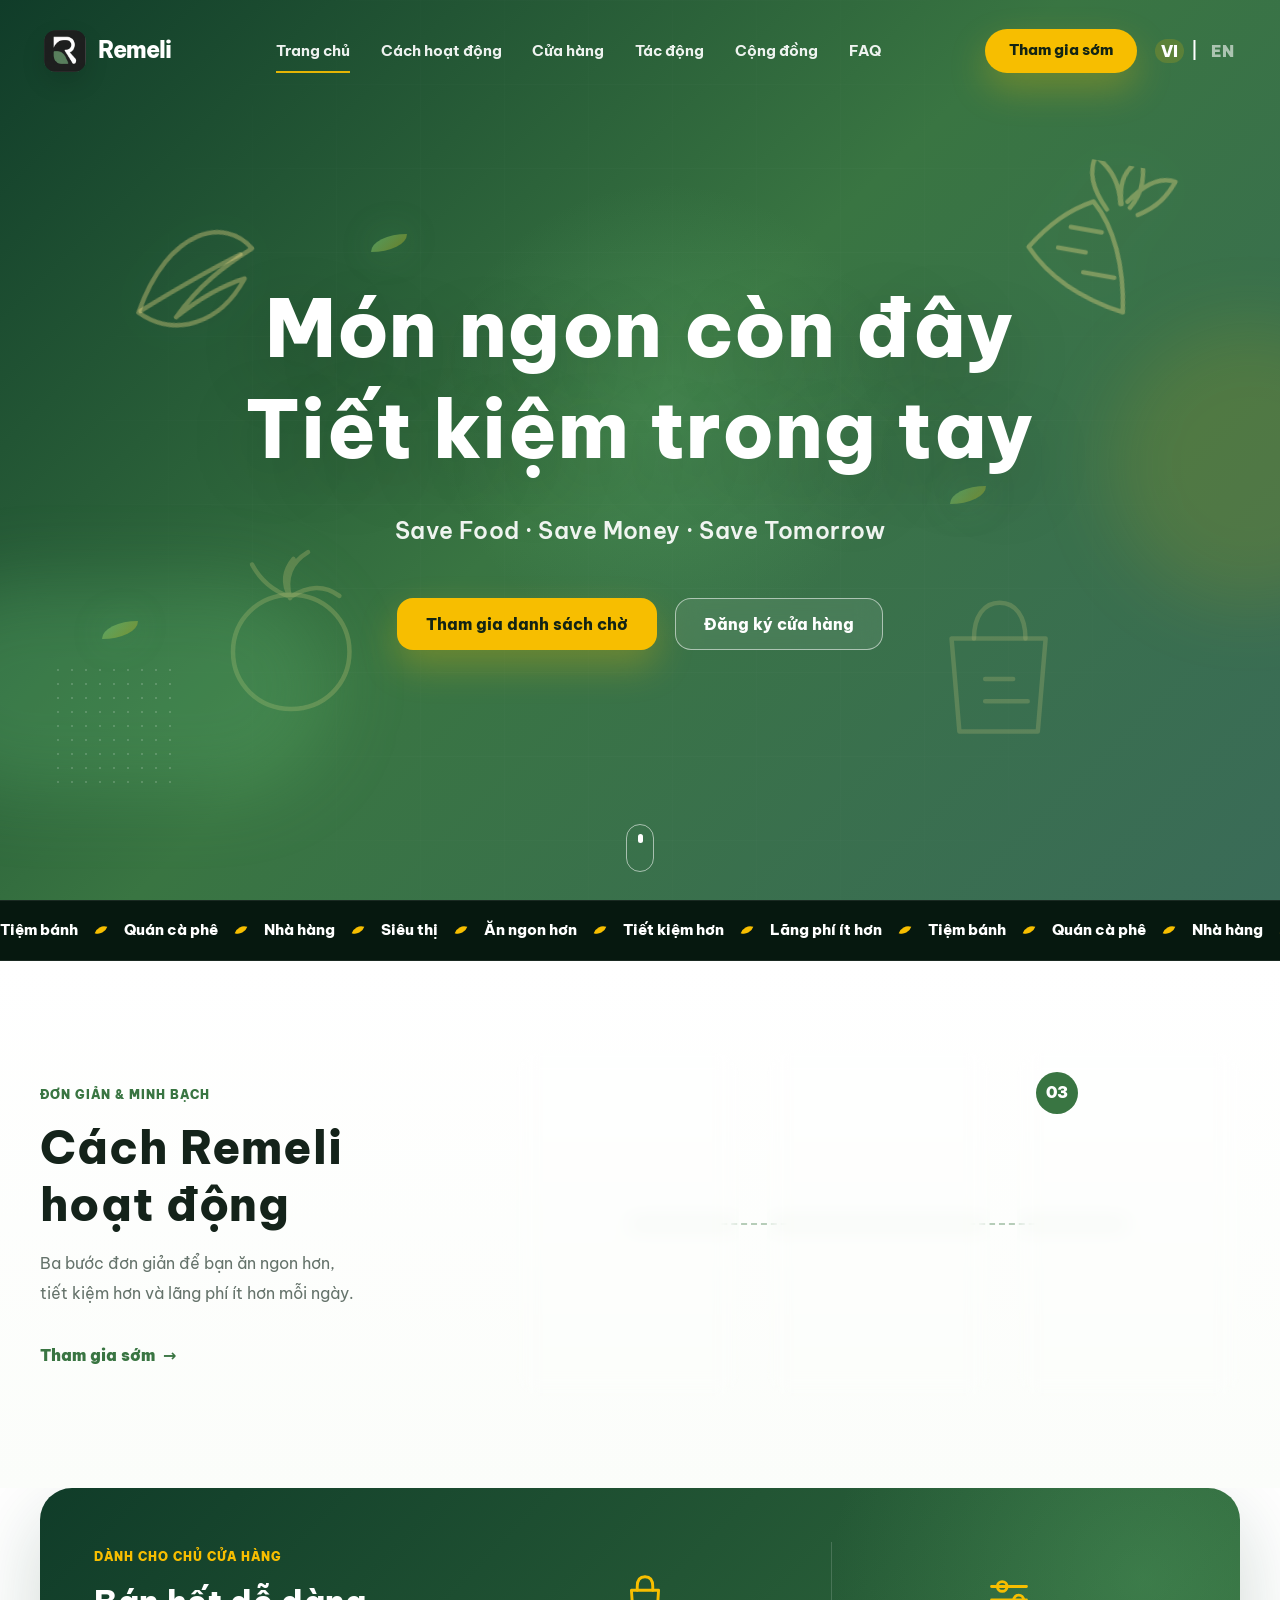
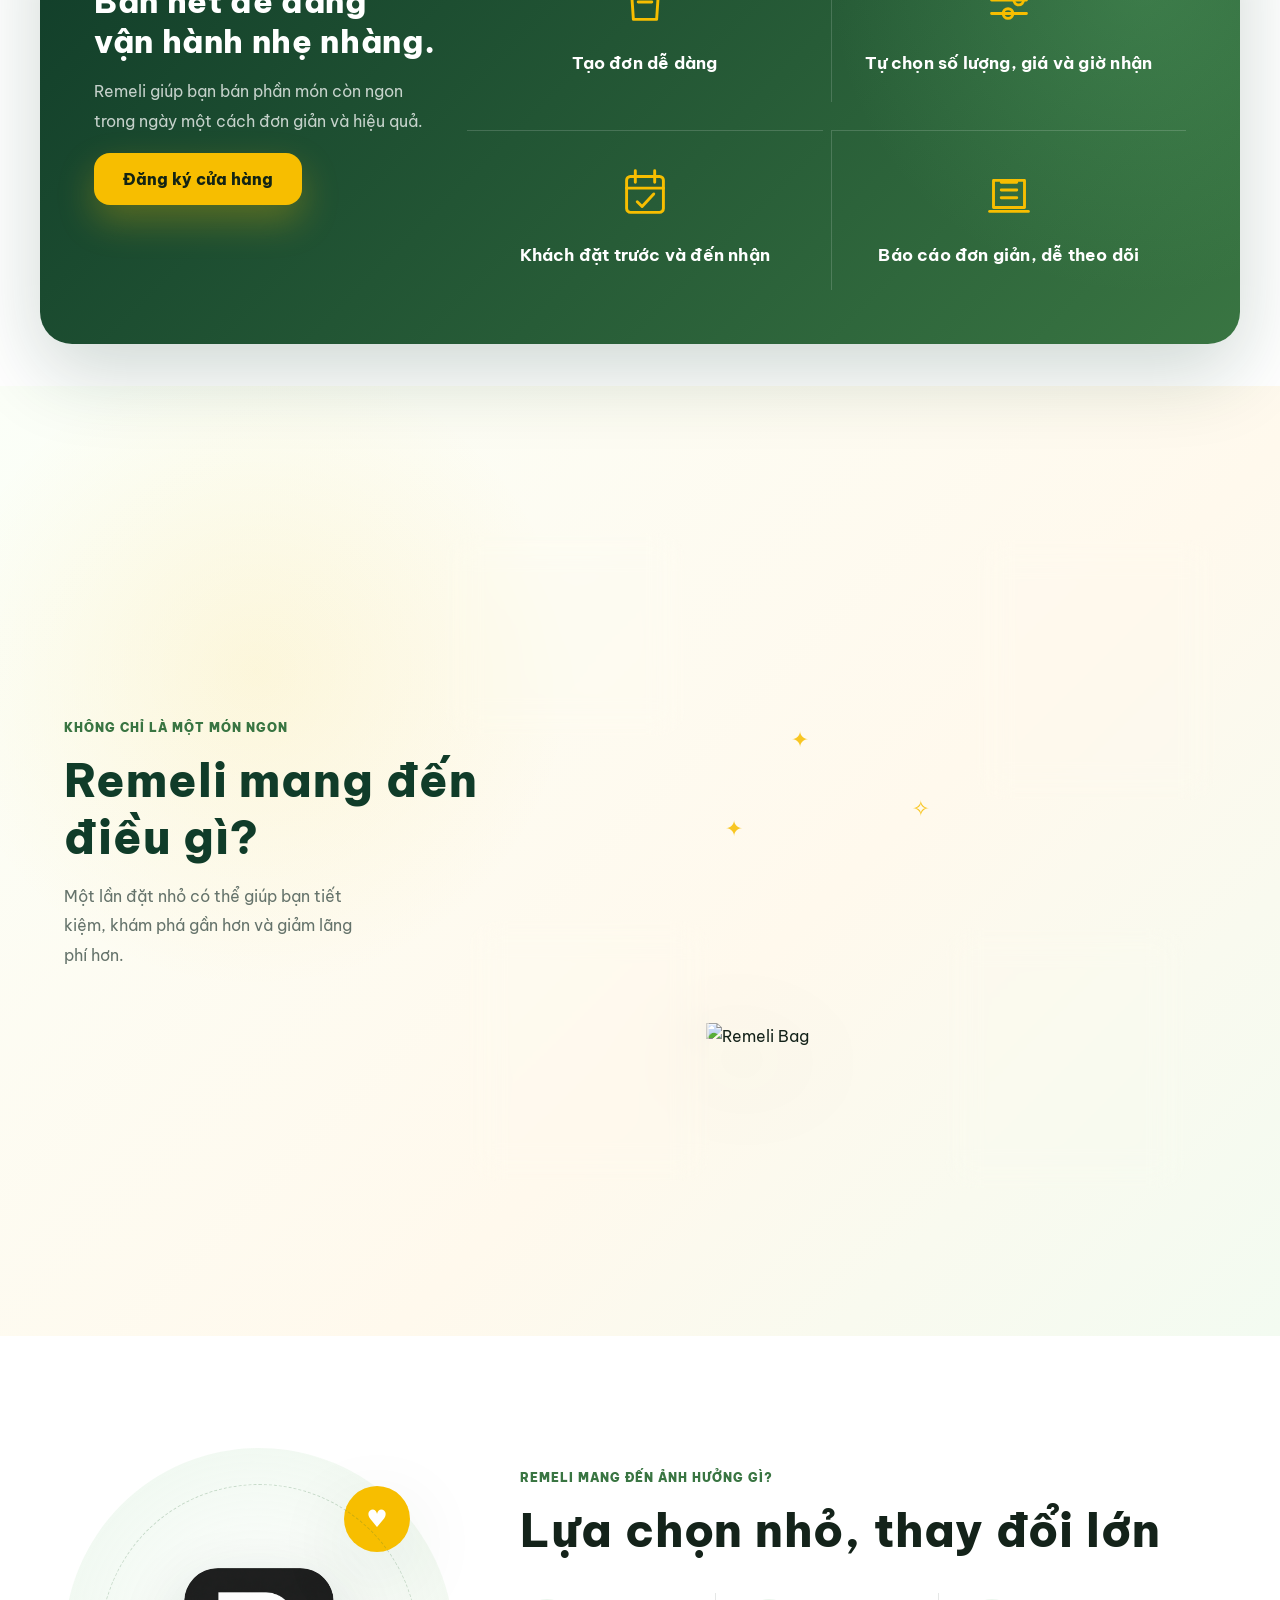
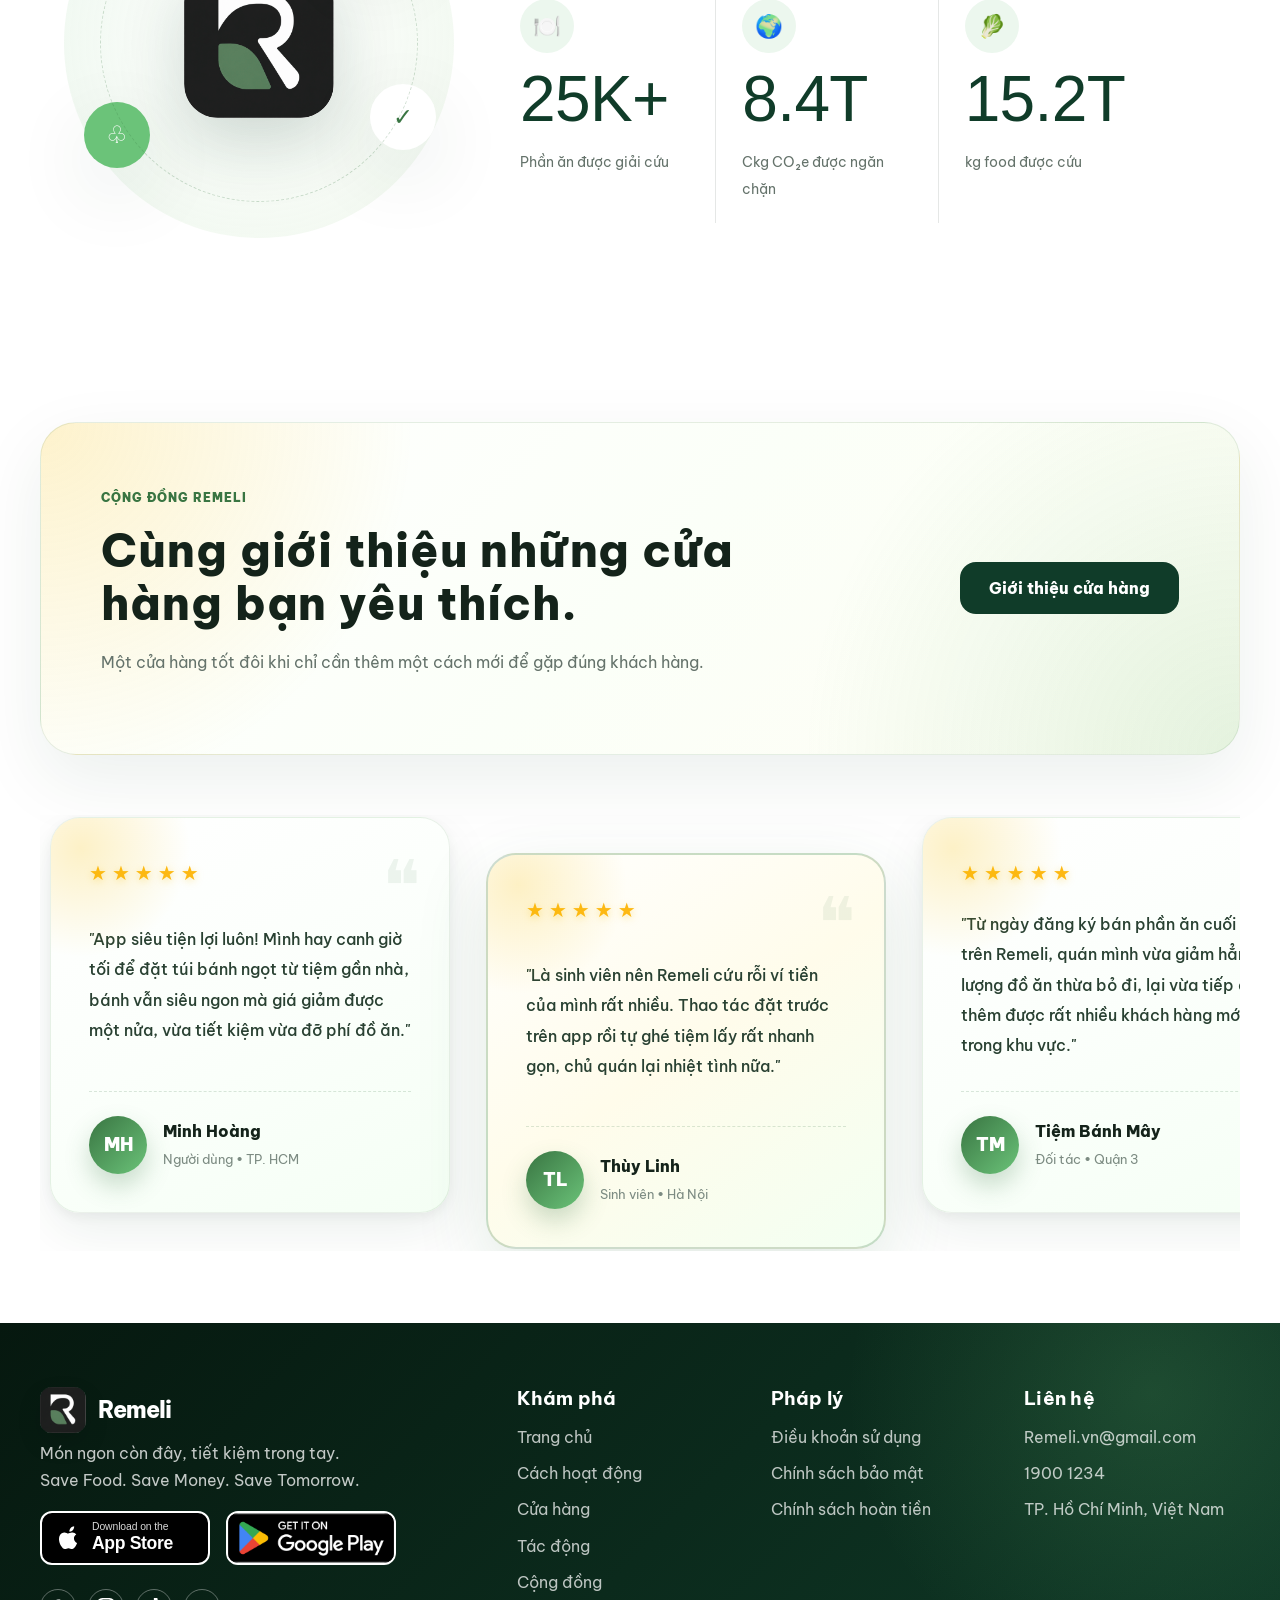
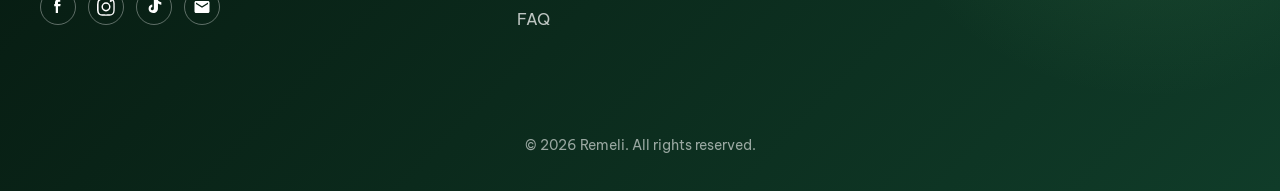
==== commit 3e36189c: "update email" ====
--- a/index.html
+++ b/index.html
@@ -11,7 +11,7 @@
   <link rel="preconnect" href="https://fonts.googleapis.com">
   <link rel="preconnect" href="https://fonts.gstatic.com" crossorigin>
   <link
-    href="https://fonts.googleapis.com/css2?family=Anton&family=Be+Vietnam+Pro:wght@400;500;600;700;800&display=swap"
+    href="https://fonts.googleapis.com/css2?family=Be+Vietnam+Pro:wght@400;500;600;700;800&display=swap"
     rel="stylesheet">
   <link rel="stylesheet" href="styles.css" />
 </head>
@@ -537,7 +537,7 @@
         <input type="hidden" name="formType" value="waitlist" />
         <label>
           <span data-i18n="emailLabel">Email của bạn</span>
-          <input type="email" name="email" />
+          <input type="email" name="email" placeholder="name@gmail.com" data-i18n-placeholder="emailPlaceholder" />
         </label>
         <label>
           <span data-i18n="cityLabel">Thành phố</span>
@@ -553,7 +553,7 @@
         <label>
           <span data-i18n="roleLabel">Bạn là?</span>
           <select name="role" required>
-            <option value="" data-i18n="rolePlaceholder">Bạn là?</option>
+            <option value="" data-i18n="rolePlaceholder">Chọn</option>
             <option data-i18n="roleUser">Người dùng</option>
             <option data-i18n="roleMerchant">Chủ cửa hàng</option>
             <option data-i18n="roleOther">Khác</option>
@@ -594,7 +594,7 @@
         </label>
         <label>
           <span data-i18n="emailLabel">Email của bạn</span>
-          <input type="email" name="email" />
+          <input type="email" name="email" placeholder="name@gmail.com" data-i18n-placeholder="emailPlaceholder" />
         </label>
         <button class="btn btn-green" type="submit" data-i18n="sendRecommendation">Gửi giới thiệu</button>
         <p class="form-message"></p>
@@ -639,14 +639,25 @@
           </select>
         </label>
 
-        <label><span data-i18n="phoneLabel">Số điện thoại</span><input name="phone" required placeholder="" /></label>
+        <label><span data-i18n="phoneLabel">Số điện thoại</span><input name="phone" required placeholder="09xxxxxxxx" data-i18n-placeholder="phonePlaceholder" /></label>
         <label><span data-i18n="emailShortLabel">Email</span><input type="email" name="email" required
-            placeholder="" /></label>
+            placeholder="name@gmail.com" data-i18n-placeholder="emailPlaceholder" /></label>
         <button class="btn btn-green" type="submit" data-i18n="merchantSubmit">Gửi đăng ký</button>
         <p class="form-message"></p>
       </form>
     </div>
   </div>
+  <div class="modal" id="successModal" aria-hidden="true">
+    <div class="modal-overlay" data-close-modal></div>
+    <div class="modal-panel modal-panel-small" role="dialog" aria-modal="true" aria-labelledby="successModalTitle">
+      <button class="modal-close" type="button" data-close-modal aria-label="Đóng" data-i18n-aria-label="closeModal">×</button>
+      <div style="text-align: center; padding: 20px 0;">
+        <div style="font-size: 3rem; margin-bottom: 16px;">✨</div>
+        <h2 id="successModalTitle" data-i18n="successTitle" style="font-size: 1.5rem; margin-bottom: 12px;">Cảm ơn bạn đã quan tâm Remeli</h2>
+        <p data-i18n="successMessage" style="color: var(--muted); margin-bottom: 24px;">Remeli sẽ sớm liên hệ với bạn.</p>
+        <button class="btn btn-green" type="button" data-close-modal data-i18n="returnHome" style="width: 100%;">Trở về trang chủ</button>
+      </div>
+    </div>
   </div>
 
   <iframe name="hidden_iframe" id="hiddenFormIframe" style="display:none;" title="form-submit-target"></iframe>
--- a/styles.css
+++ b/styles.css
@@ -18,7 +18,7 @@
   --radius-lg: 24px;
   --radius-md: 16px;
   --max: 1200px;
-  --display-font: "Anton", "Be Vietnam Pro", Arial, sans-serif;
+  --display-font: "Google Sans", "Be Vietnam Pro", Arial, sans-serif;
 }
 
 * {
@@ -420,8 +420,8 @@
   gap: clamp(10px, 1.25vw, 18px);
   margin: 0;
   font-family: var(--display-font);
-  font-size: clamp(3.2rem, 7.6vw, 7.25rem);
-  font-weight: 400;
+  font-size: clamp(2.6rem, 6.2vw, 5.8rem);
+  font-weight: 800;
   line-height: 1.08;
   text-shadow: 0 20px 70px rgba(0, 0, 0, 0.24);
 }
@@ -433,8 +433,8 @@
 .hero p {
   margin: clamp(28px, 3.2vw, 42px) 0 0;
   font-family: var(--display-font);
-  font-size: clamp(1.05rem, 2.15vw, 1.72rem);
-  font-weight: 400;
+  font-size: clamp(1rem, 1.8vw, 1.5rem);
+  font-weight: 600;
   line-height: 1.45;
   color: rgba(255, 255, 255, 0.92);
 }
@@ -538,8 +538,8 @@
 h2 {
   margin: 0;
   font-family: var(--display-font);
-  font-size: clamp(2.1rem, 4.45vw, 4.05rem);
-  font-weight: 400;
+  font-size: clamp(1.8rem, 3.6vw, 3.4rem);
+  font-weight: 800;
   line-height: 1.15;
 }
 
@@ -550,7 +550,7 @@
 
 h3 {
   font-family: var(--display-font);
-  font-weight: 400;
+  font-weight: 700;
   letter-spacing: 0.012em;
   line-height: 1.22;
 }
@@ -1389,6 +1389,16 @@
   color: var(--text);
   outline: none;
   transition: border-color 180ms ease, box-shadow 180ms ease;
+}
+
+select {
+  appearance: none;
+  -webkit-appearance: none;
+  background-image: url("data:image/svg+xml;charset=US-ASCII,%3Csvg%20xmlns%3D%22http%3A%2F%2Fwww.w3.org%2F2000%2Fsvg%22%20width%3D%22292.4%22%20height%3D%22292.4%22%3E%3Cpath%20fill%3D%22%2314231a%22%20d%3D%22M287%2069.4a17.6%2017.6%200%200%200-13-5.4H18.4c-5%200-9.3%201.8-12.9%205.4A17.6%2017.6%200%200%200%200%2082.2c0%205%201.8%209.3%205.4%2012.9l128%20127.9c3.6%203.6%207.8%205.4%2012.8%205.4s9.2-1.8%2012.8-5.4L287%2095c3.5-3.5%205.4-7.8%205.4-12.8%200-5-1.9-9.2-5.5-12.8z%22%2F%3E%3C%2Fsvg%3E");
+  background-repeat: no-repeat;
+  background-position: right 18px center;
+  background-size: 12px auto;
+  padding-right: 40px;
 }
 
 input:focus,
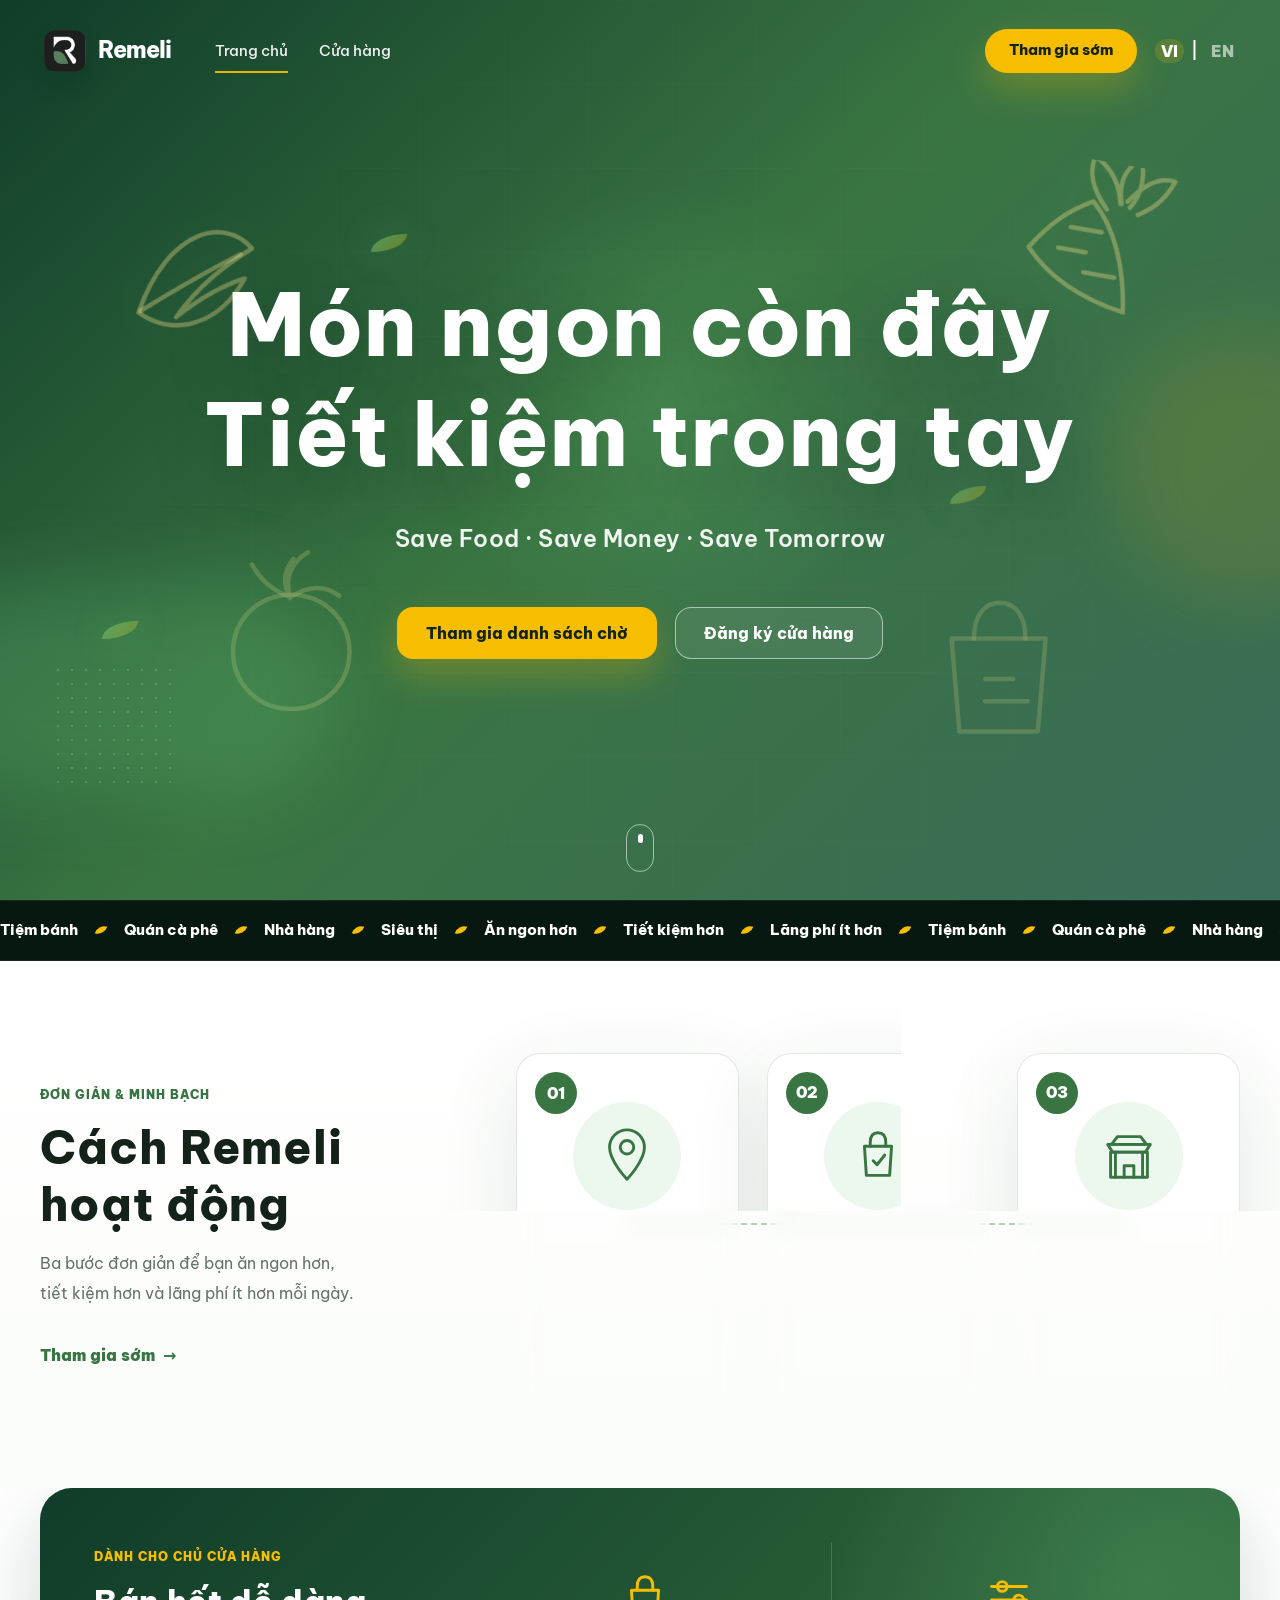
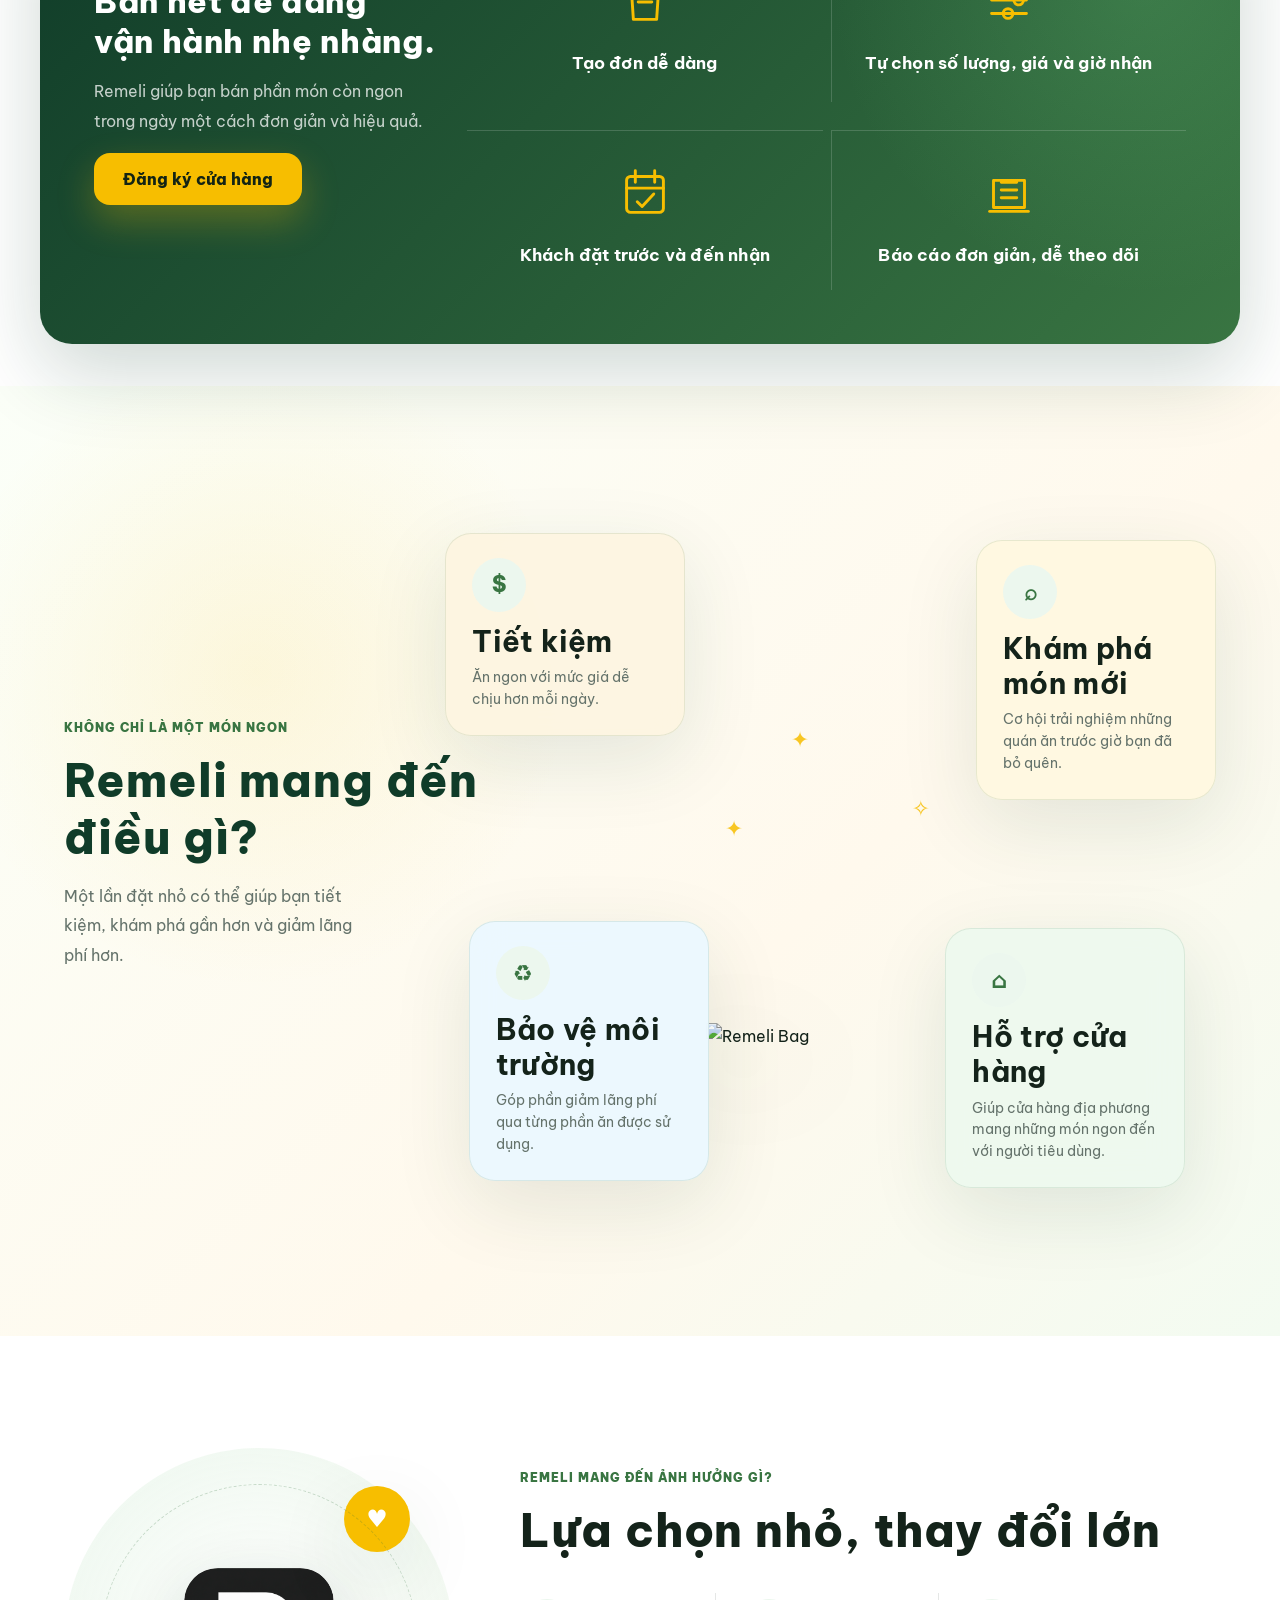
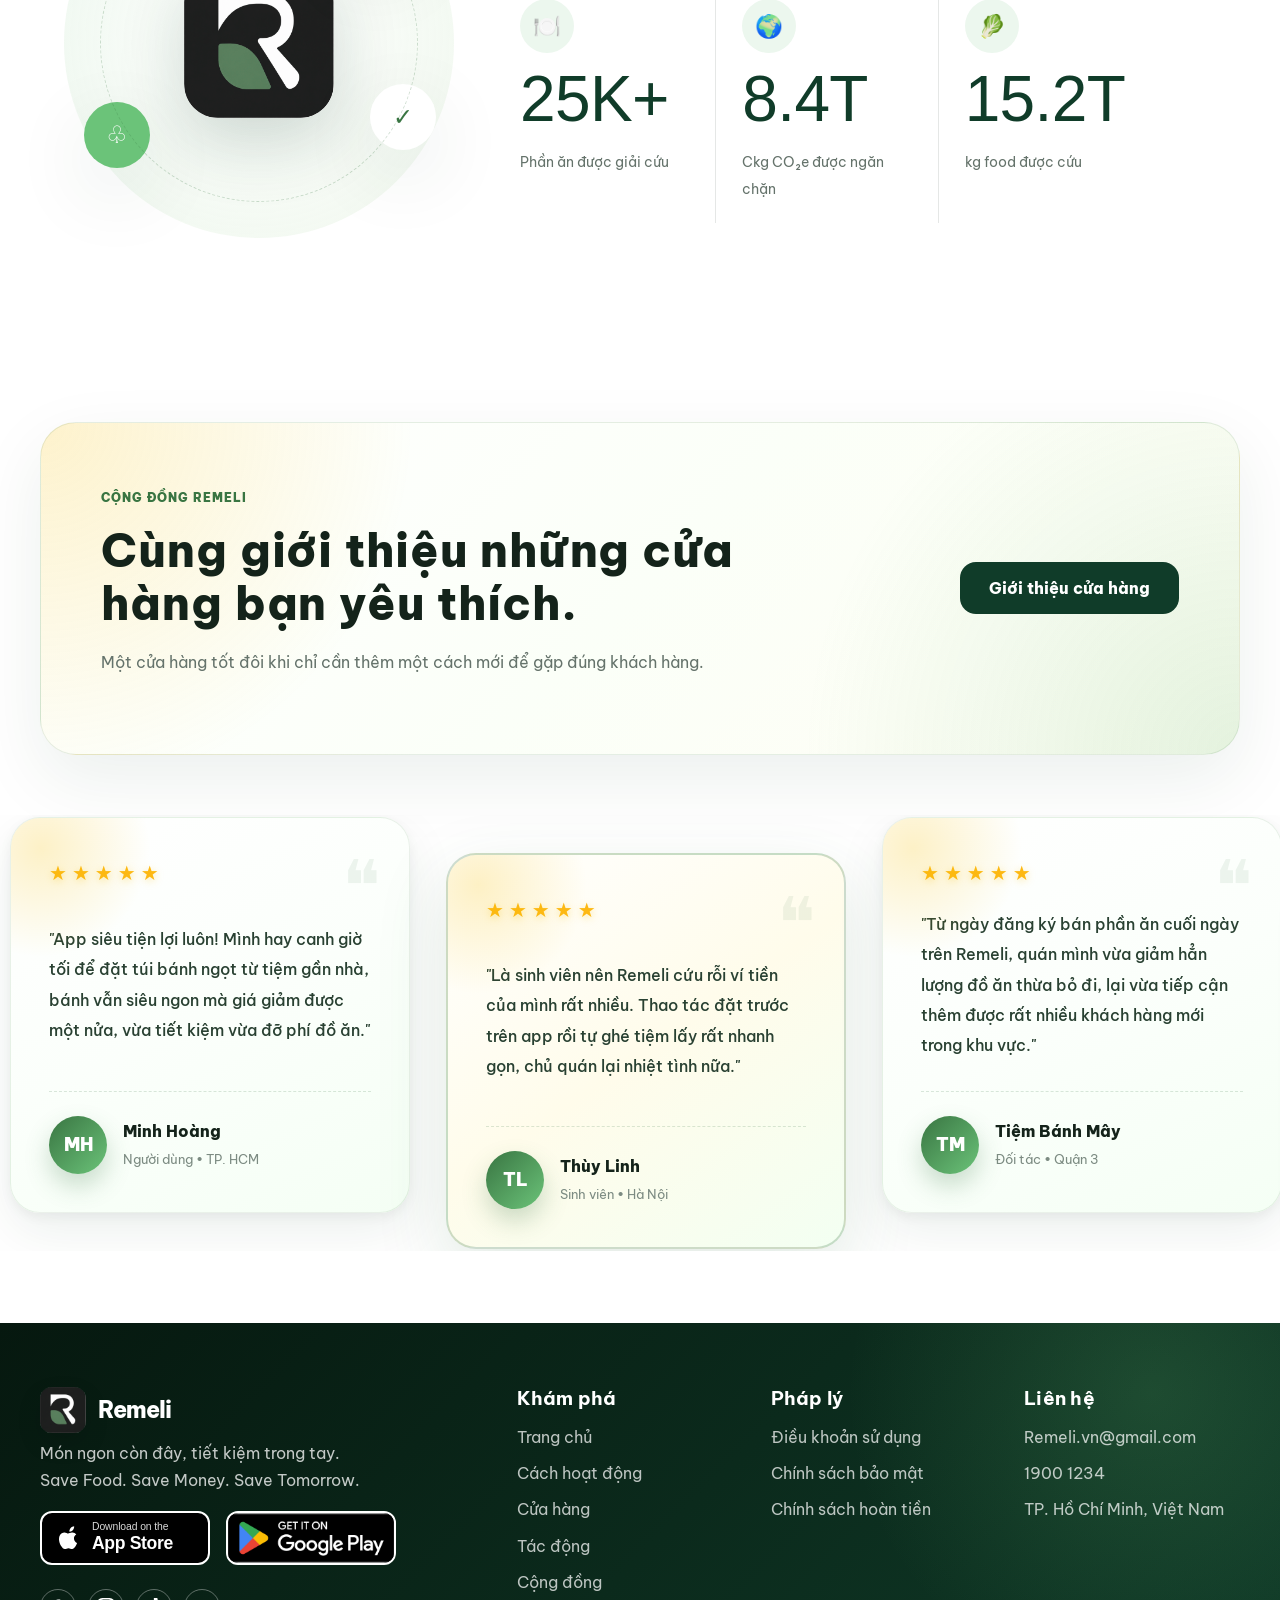
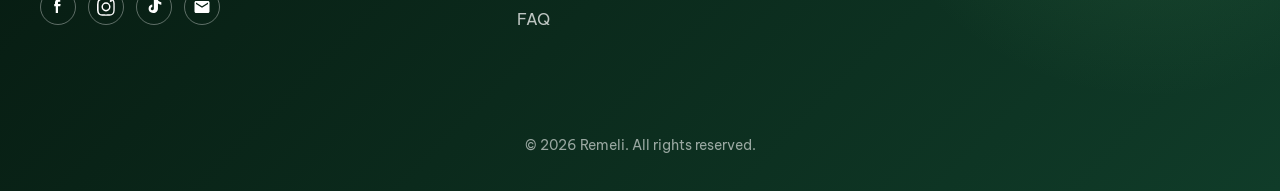
==== commit 18d2d74b: "Khung window" ====
--- a/index.html
+++ b/index.html
@@ -42,12 +42,27 @@
     </button>
 
     <nav class="main-nav" id="mainNav" aria-label="Menu chính" data-i18n-aria-label="mainMenu">
-      <a href="#home" class="active" data-i18n="navHome">Trang chủ</a>
-      <a href="#how-it-works" data-i18n="navHow">Cách hoạt động</a>
-      <a href="#merchant" data-i18n="navMerchant">Cửa hàng</a>
-      <a href="#impact" data-i18n="navImpact">Tác động</a>
-      <a href="#community" data-i18n="navCommunity">Cộng đồng</a>
-      <a href="faq.html">FAQ</a>
+      <div class="nav-item-with-dropdown">
+        <a href="#home" class="active" data-i18n="navHome">Trang chủ</a>
+        <div class="mega-menu">
+          <div class="mega-menu-column">
+            <h4 data-i18n="megaApp">App</h4>
+            <a href="huong-dan-tai-app.html" data-i18n="megaDownloadApp">Hướng dẫn tải App</a>
+            <a href="lam-sao-de-pick-up.html" data-i18n="megaHowToPickup">Làm sao để pick up</a>
+          </div>
+          <div class="mega-menu-column">
+            <h4 data-i18n="megaAboutUs">About us</h4>
+            <a href="about-remeli.html" data-i18n="megaAboutRemeli">About Remeli</a>
+            <a href="our-team.html" data-i18n="megaOurTeam">Our team</a>
+          </div>
+          <div class="mega-menu-column">
+            <h4 data-i18n="megaCommunity">Community</h4>
+            <a href="tac-dong.html" data-i18n="megaImpact">Tác động</a>
+            <a href="phan-hoi-khach-hang.html" data-i18n="megaCustomerFeedback">Phản hồi khách hàng</a>
+          </div>
+        </div>
+      </div>
+      <a href="cua-hang.html" data-i18n="navMerchant">Cửa hàng</a>
     </nav>
 
     <div class="header-actions">
@@ -502,7 +517,7 @@
         <h3 data-i18n="footerExplore">Khám phá</h3>
         <a href="#home" data-i18n="navHome">Trang chủ</a>
         <a href="#how-it-works" data-i18n="navHow">Cách hoạt động</a>
-        <a href="#merchant" data-i18n="navMerchant">Cửa hàng</a>
+        <a href="cua-hang.html" data-i18n="navMerchant">Cửa hàng</a>
         <a href="#impact" data-i18n="navImpact">Tác động</a>
         <a href="#community" data-i18n="navCommunity">Cộng đồng</a>
         <a href="faq.html" data-i18n="navFaq">FAQ</a>
--- a/styles.css
+++ b/styles.css
@@ -18,7 +18,7 @@
   --radius-lg: 24px;
   --radius-md: 16px;
   --max: 1200px;
-  --display-font: "Google Sans", "Be Vietnam Pro", Arial, sans-serif;
+  --display-font: "Be Vietnam Pro", Arial, sans-serif;
 }
 
 * {
@@ -108,10 +108,10 @@
   display: flex;
   flex-wrap: nowrap;
   align-items: center;
-  justify-content: center;
+  justify-content: flex-start;
   gap: clamp(14px, 2.4vw, 76px);
   font-size: clamp(0.72rem, 0.6rem + 0.55vw, 0.95rem);
-  font-weight: 700;
+  font-weight: 500;
 }
 
 .main-nav a {
@@ -137,6 +137,110 @@
 .main-nav a.active::after,
 .main-nav a:hover::after {
   transform: scaleX(1);
+}
+
+.nav-item-with-dropdown {
+  position: relative;
+  display: flex;
+  align-items: center;
+  height: 100%;
+}
+
+.mega-menu {
+  position: absolute;
+  top: calc(100% + 15px);
+  left: -16px;
+  transform: translateY(10px);
+  background: rgba(255, 255, 255, 0.7);
+  backdrop-filter: blur(25px);
+  -webkit-backdrop-filter: blur(25px);
+  border-radius: var(--radius-lg);
+  box-shadow: 0 16px 40px rgba(0, 0, 0, 0.1);
+  padding: 32px 40px;
+  display: flex;
+  gap: 64px;
+  opacity: 0;
+  visibility: hidden;
+  transition: all 0.3s cubic-bezier(0.4, 0, 0.2, 1);
+  pointer-events: none;
+  border: 1px solid rgba(255, 255, 255, 0.5);
+}
+
+.mega-menu::before {
+  content: "";
+  position: absolute;
+  top: -25px;
+  left: 0;
+  width: 100%;
+  height: 25px;
+  background: transparent;
+}
+
+.site-header.scrolled .mega-menu {
+  background: rgba(255, 255, 255, 0.95);
+}
+
+.site-header:not(.scrolled) .mega-menu {
+  background: rgba(20, 35, 26, 0.6);
+  border-color: rgba(255, 255, 255, 0.2);
+  color: var(--white);
+}
+
+.nav-item-with-dropdown:hover .mega-menu {
+  opacity: 1;
+  visibility: visible;
+  transform: translateY(0);
+  pointer-events: auto;
+}
+
+.mega-menu-column {
+  display: flex;
+  flex-direction: column;
+  gap: 16px;
+  min-width: max-content;
+}
+
+.mega-menu-column h4 {
+  margin: 0;
+  font-size: 0.95rem;
+  font-weight: 800;
+  color: var(--green-900);
+  border-bottom: 2px solid var(--yellow);
+  padding-bottom: 8px;
+  text-transform: uppercase;
+  letter-spacing: 0.05em;
+  width: max-content;
+}
+
+.site-header:not(.scrolled) .mega-menu-column h4 {
+  color: var(--yellow);
+  border-bottom-color: rgba(255, 255, 255, 0.3);
+}
+
+.mega-menu-column a {
+  font-size: 0.9rem;
+  color: var(--muted);
+  font-weight: 600;
+  padding: 0 !important;
+  opacity: 1 !important;
+  transition: color 0.2s ease, transform 0.2s ease;
+}
+
+.site-header:not(.scrolled) .mega-menu-column a {
+  color: rgba(255, 255, 255, 0.85);
+}
+
+.mega-menu-column a::after {
+  display: none !important;
+}
+
+.mega-menu-column a:hover {
+  color: var(--green-700);
+  transform: translateX(4px);
+}
+
+.site-header:not(.scrolled) .mega-menu-column a:hover {
+  color: var(--yellow);
 }
 
 .header-actions {
@@ -420,7 +524,7 @@
   gap: clamp(10px, 1.25vw, 18px);
   margin: 0;
   font-family: var(--display-font);
-  font-size: clamp(2.6rem, 6.2vw, 5.8rem);
+  font-size: clamp(2.9rem, 6.8vw, 6.4rem);
   font-weight: 800;
   line-height: 1.08;
   text-shadow: 0 20px 70px rgba(0, 0, 0, 0.24);
@@ -428,6 +532,7 @@
 
 .hero h1 span {
   display: block;
+  white-space: nowrap;
 }
 
 .hero p {
@@ -1139,9 +1244,14 @@
 }
 
 .feedback-premium-container {
+  position: relative;
+  width: 100vw;
+  left: 50%;
+  right: 50%;
+  margin-left: -50vw;
+  margin-right: -50vw;
   margin-top: 60px;
   overflow: hidden;
-  position: relative;
   padding: 10px 0;
 }
 
@@ -1853,6 +1963,39 @@
     font-size: 1rem;
   }
 
+  .nav-item-with-dropdown {
+    flex-direction: column;
+    align-items: flex-start;
+  }
+
+  .mega-menu {
+    position: relative;
+    top: 0;
+    left: 0;
+    transform: none !important;
+    flex-direction: column;
+    gap: 24px;
+    padding: 16px 0 16px 16px;
+    background: transparent !important;
+    backdrop-filter: none;
+    -webkit-backdrop-filter: none;
+    box-shadow: none;
+    border: none;
+    opacity: 1;
+    visibility: visible;
+    pointer-events: auto;
+    display: none;
+  }
+
+  .nav-item-with-dropdown:hover .mega-menu,
+  .nav-item-with-dropdown:active .mega-menu {
+    display: flex;
+  }
+
+  .mega-menu-column h4 {
+    font-size: 0.9rem;
+  }
+
   .site-header.menu-open .header-actions {
     grid-column: 1 / -1;
     flex-direction: column;
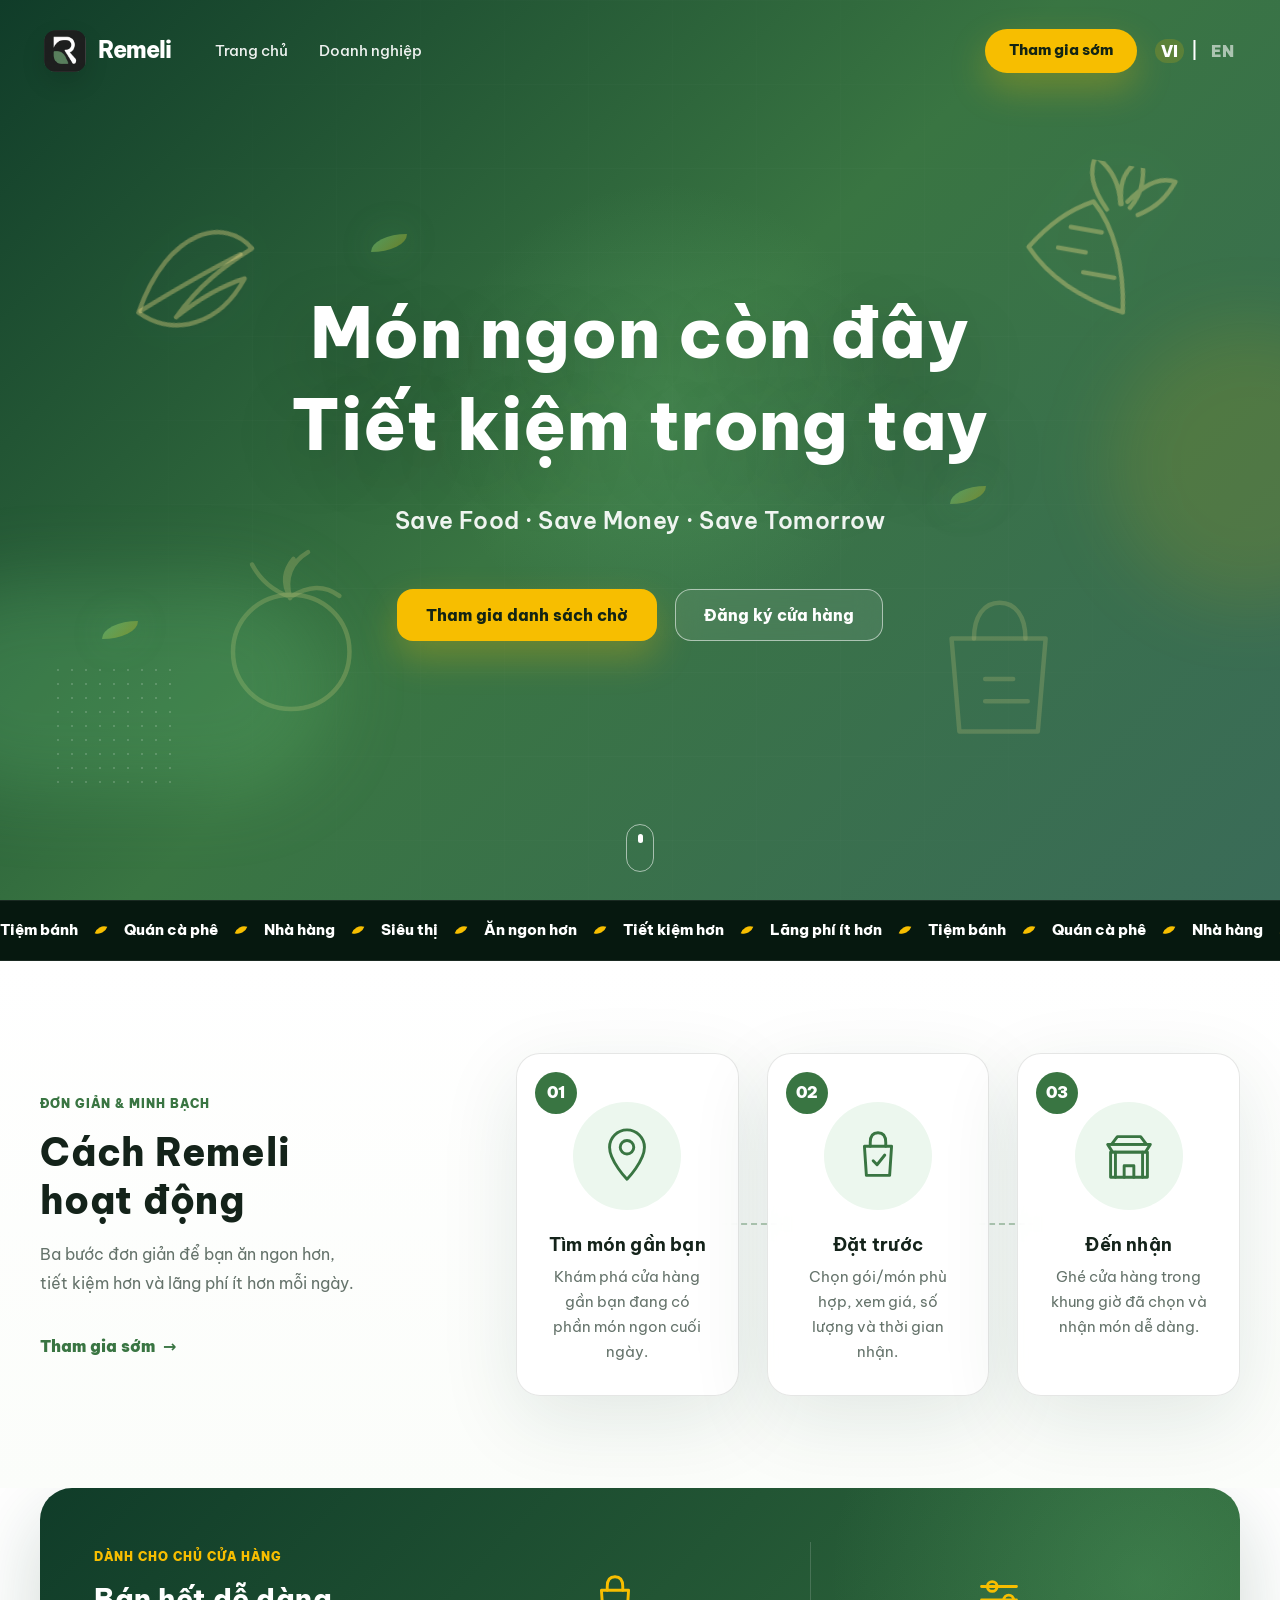
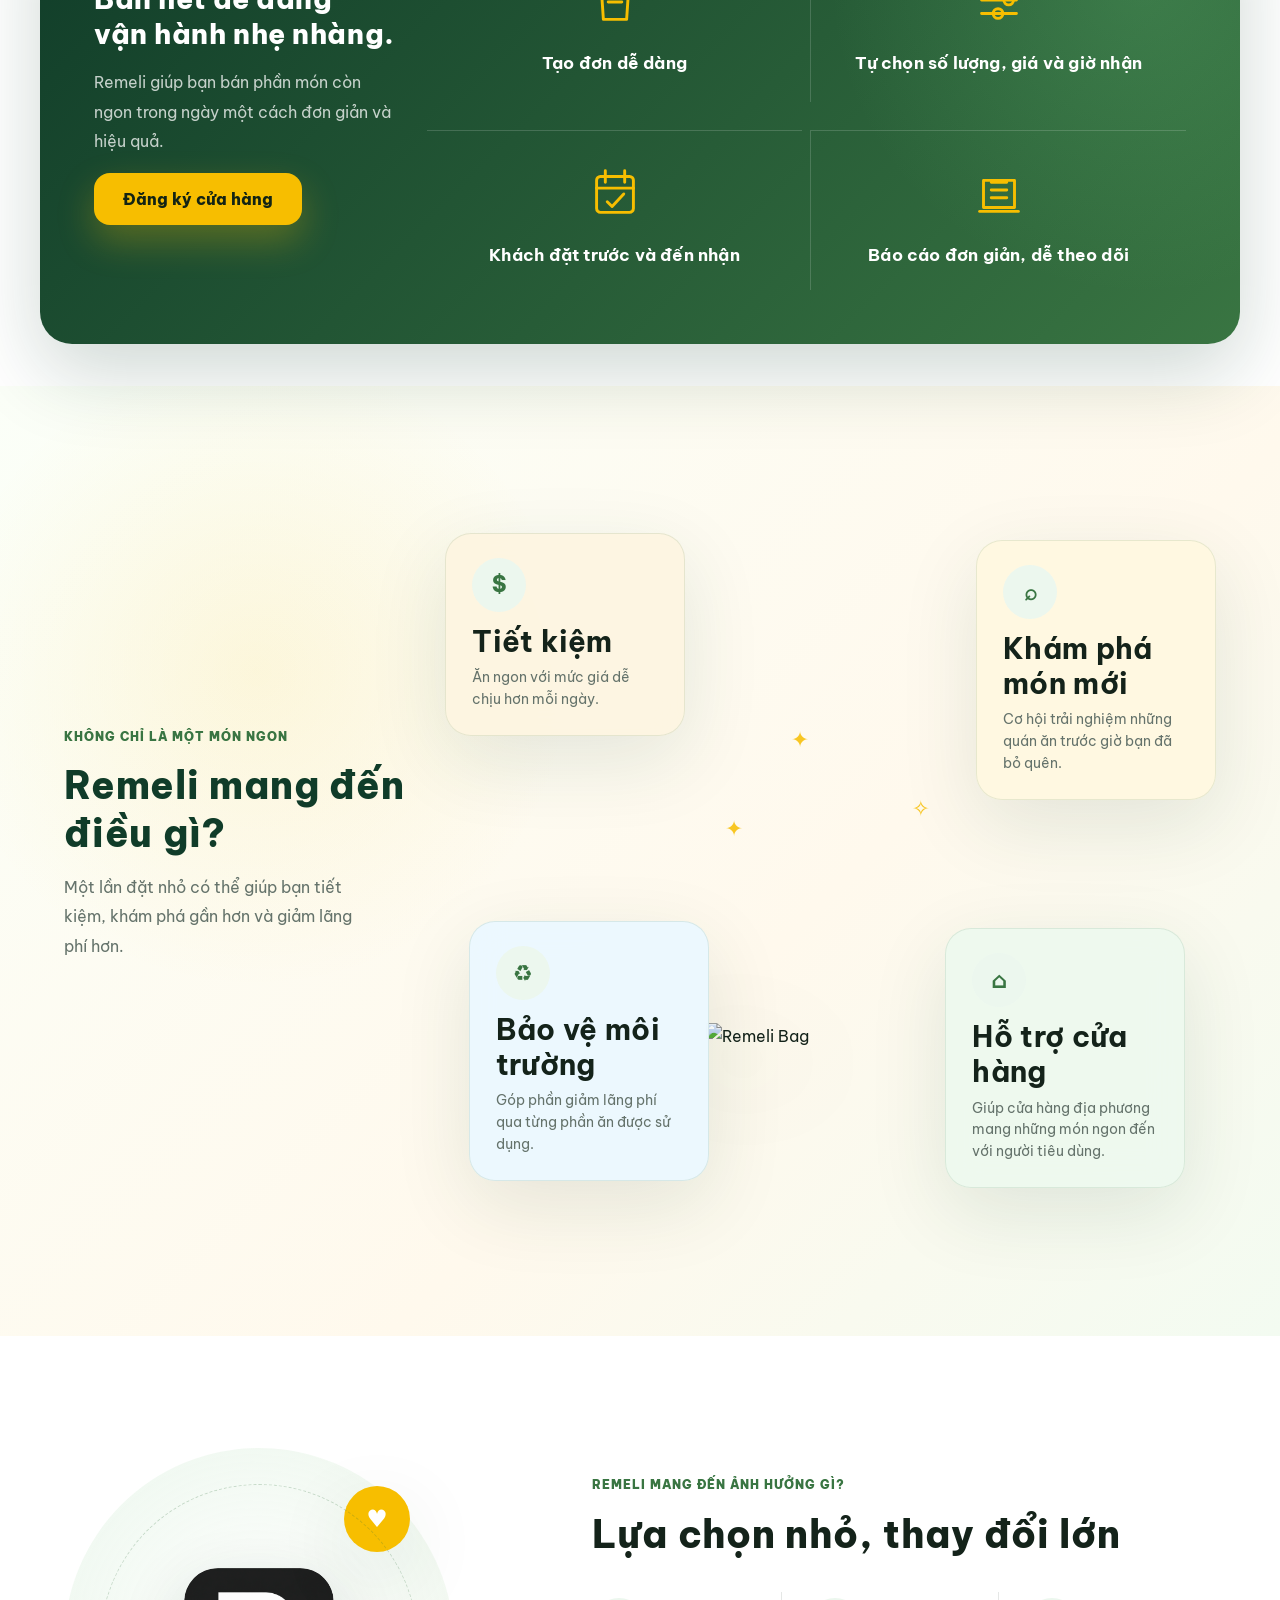
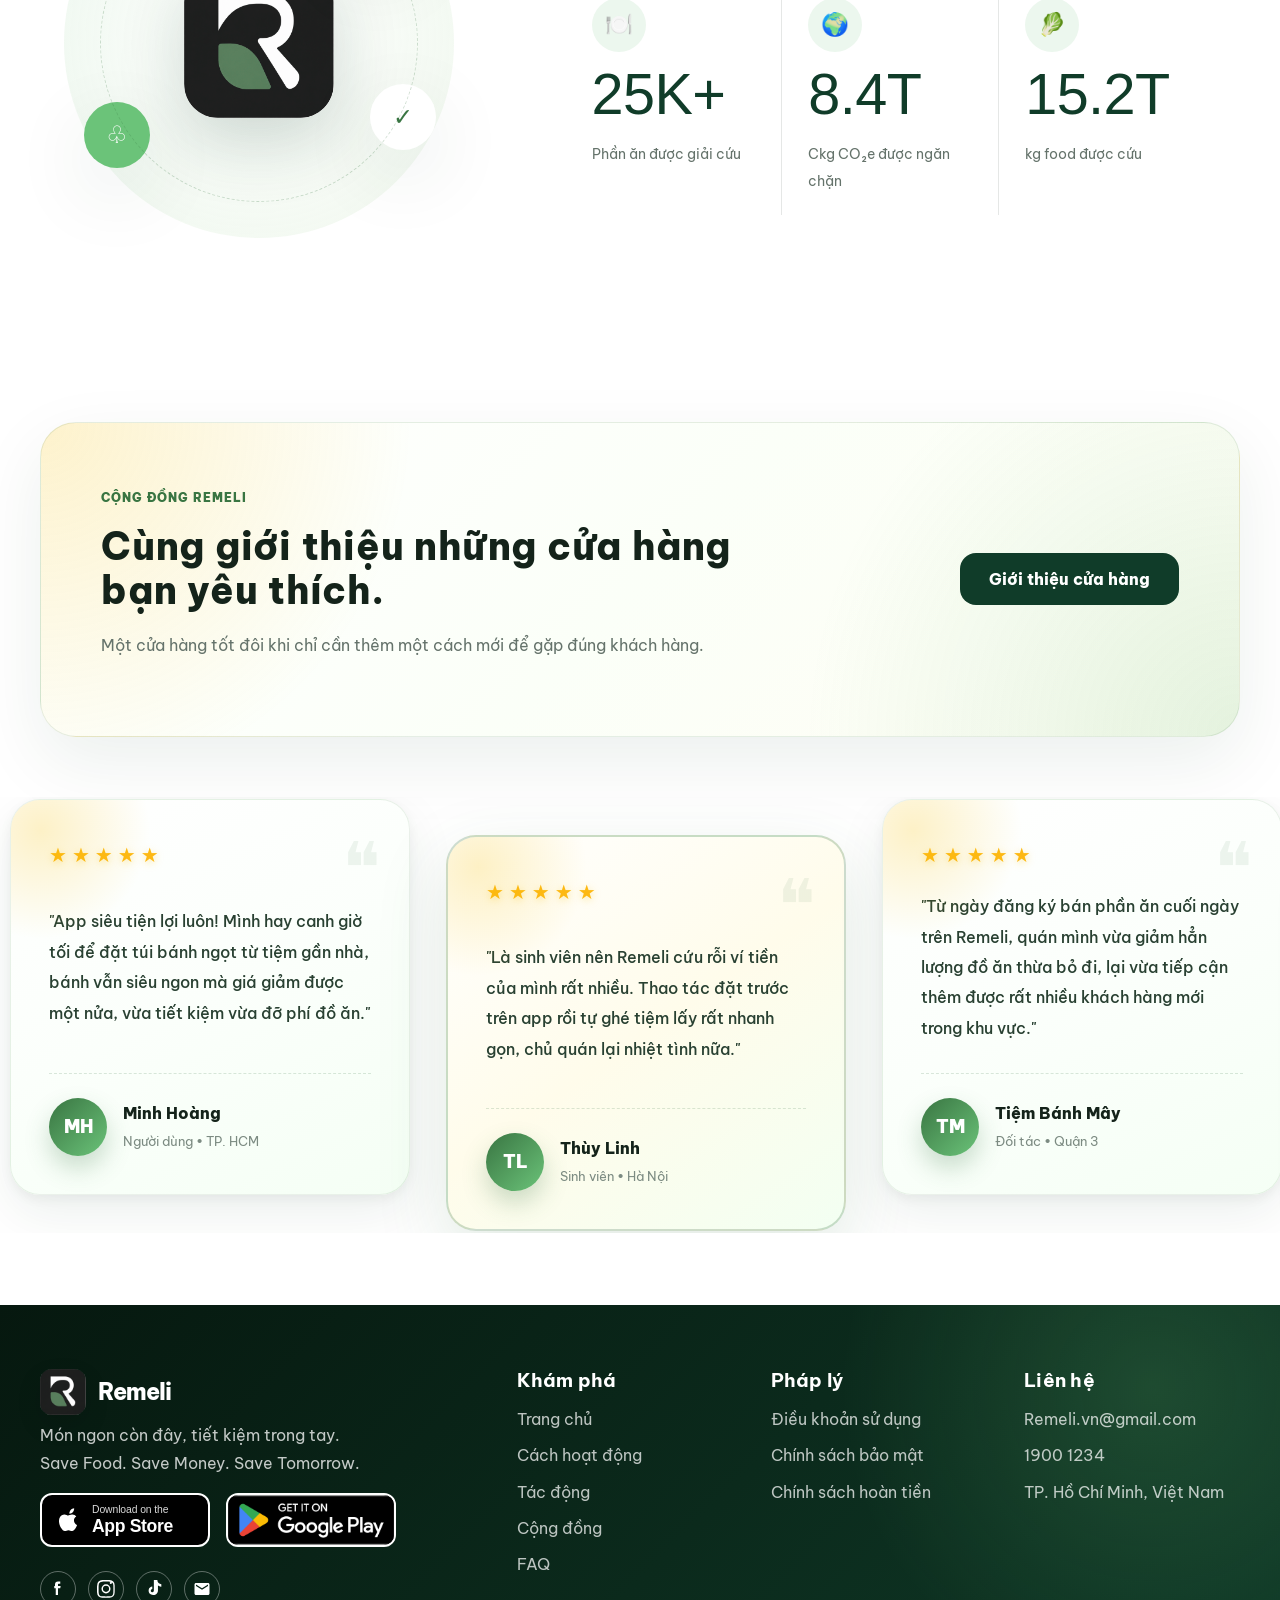
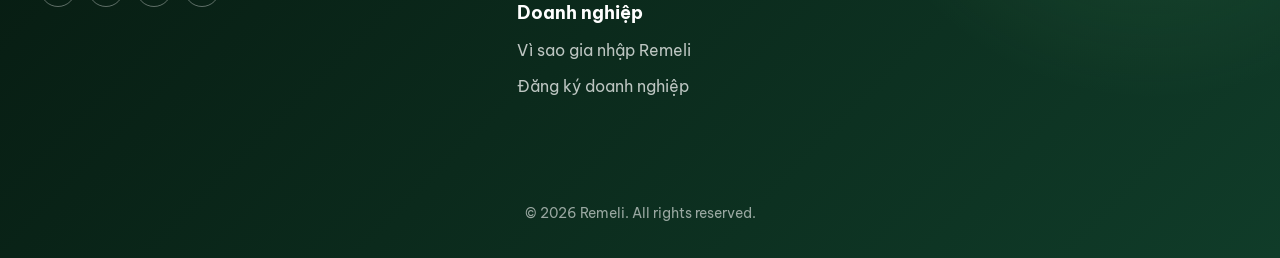
==== commit 19e21a5c: "Update business pages" ====
--- a/index.html
+++ b/index.html
@@ -10,8 +10,7 @@
   <link rel="icon" type="image/png" href="assets/favicon.png" />
   <link rel="preconnect" href="https://fonts.googleapis.com">
   <link rel="preconnect" href="https://fonts.gstatic.com" crossorigin>
-  <link
-    href="https://fonts.googleapis.com/css2?family=Be+Vietnam+Pro:wght@400;500;600;700;800&display=swap"
+  <link href="https://fonts.googleapis.com/css2?family=Be+Vietnam+Pro:wght@400;500;600;700;800&display=swap"
     rel="stylesheet">
   <link rel="stylesheet" href="styles.css" />
 </head>
@@ -62,7 +61,16 @@
           </div>
         </div>
       </div>
-      <a href="cua-hang.html" data-i18n="navMerchant">Cửa hàng</a>
+      <div class="nav-item-with-dropdown">
+        <a href="vi-sao-gia-nhap.html" data-i18n="navMerchant">Doanh nghiệp</a>
+        <div class="mega-menu">
+          <div class="mega-menu-column">
+            <h4>Dành cho Doanh nghiệp</h4>
+            <a href="vi-sao-gia-nhap.html">Vì sao gia nhập Remeli</a>
+            <a href="dang-ki-doanh-nghiep.html">Đăng ký doanh nghiệp</a>
+          </div>
+        </div>
+      </div>
     </nav>
 
     <div class="header-actions">
@@ -514,13 +522,16 @@
     </div>
     <div class="footer-links">
       <div>
-        <h3 data-i18n="footerExplore">Khám phá</h3>
-        <a href="#home" data-i18n="navHome">Trang chủ</a>
-        <a href="#how-it-works" data-i18n="navHow">Cách hoạt động</a>
-        <a href="cua-hang.html" data-i18n="navMerchant">Cửa hàng</a>
-        <a href="#impact" data-i18n="navImpact">Tác động</a>
-        <a href="#community" data-i18n="navCommunity">Cộng đồng</a>
+                <h3 data-i18n="footerExplore">Khám phá</h3>
+        <a href="index.html#home" data-i18n="navHome">Trang chủ</a>
+        <a href="index.html#how-it-works" data-i18n="navHow">Cách hoạt động</a>
+        <a href="index.html#impact" data-i18n="navImpact">Tác động</a>
+        <a href="index.html#community" data-i18n="navCommunity">Cộng đồng</a>
         <a href="faq.html" data-i18n="navFaq">FAQ</a>
+        
+        <h4 style="margin-top: 20px; margin-bottom: 8px; color: var(--white); font-weight: 700; font-size: 1.1rem;">Doanh nghiệp</h4>
+        <a href="vi-sao-gia-nhap.html">Vì sao gia nhập Remeli</a>
+        <a href="dang-ki-doanh-nghiep.html">Đăng ký doanh nghiệp</a>
       </div>
       <div>
         <h3 data-i18n="footerLegal">Pháp lý</h3>
@@ -654,7 +665,8 @@
           </select>
         </label>
 
-        <label><span data-i18n="phoneLabel">Số điện thoại</span><input name="phone" required placeholder="09xxxxxxxx" data-i18n-placeholder="phonePlaceholder" /></label>
+        <label><span data-i18n="phoneLabel">Số điện thoại</span><input name="phone" required placeholder="09xxxxxxxx"
+            data-i18n-placeholder="phonePlaceholder" /></label>
         <label><span data-i18n="emailShortLabel">Email</span><input type="email" name="email" required
             placeholder="name@gmail.com" data-i18n-placeholder="emailPlaceholder" /></label>
         <button class="btn btn-green" type="submit" data-i18n="merchantSubmit">Gửi đăng ký</button>
@@ -665,12 +677,16 @@
   <div class="modal" id="successModal" aria-hidden="true">
     <div class="modal-overlay" data-close-modal></div>
     <div class="modal-panel modal-panel-small" role="dialog" aria-modal="true" aria-labelledby="successModalTitle">
-      <button class="modal-close" type="button" data-close-modal aria-label="Đóng" data-i18n-aria-label="closeModal">×</button>
+      <button class="modal-close" type="button" data-close-modal aria-label="Đóng"
+        data-i18n-aria-label="closeModal">×</button>
       <div style="text-align: center; padding: 20px 0;">
         <div style="font-size: 3rem; margin-bottom: 16px;">✨</div>
-        <h2 id="successModalTitle" data-i18n="successTitle" style="font-size: 1.5rem; margin-bottom: 12px;">Cảm ơn bạn đã quan tâm Remeli</h2>
-        <p data-i18n="successMessage" style="color: var(--muted); margin-bottom: 24px;">Remeli sẽ sớm liên hệ với bạn.</p>
-        <button class="btn btn-green" type="button" data-close-modal data-i18n="returnHome" style="width: 100%;">Trở về trang chủ</button>
+        <h2 id="successModalTitle" data-i18n="successTitle" style="font-size: 1.5rem; margin-bottom: 12px;">Cảm ơn bạn
+          đã quan tâm Remeli</h2>
+        <p data-i18n="successMessage" style="color: var(--muted); margin-bottom: 24px;">Remeli sẽ sớm liên hệ với bạn.
+        </p>
+        <button class="btn btn-green" type="button" data-close-modal data-i18n="returnHome" style="width: 100%;">Trở về
+          trang chủ</button>
       </div>
     </div>
   </div>
--- a/styles.css
+++ b/styles.css
@@ -77,6 +77,10 @@
   transition: background 240ms ease, box-shadow 240ms ease, color 240ms ease, margin 240ms ease, width 240ms ease;
 }
 
+.site-header.header-light-bg {
+  color: var(--green-900);
+}
+
 .site-header.scrolled {
   margin-top: 10px;
   width: min(100% - 36px, 1260px);
@@ -128,15 +132,13 @@
   right: 0;
   bottom: 0;
   height: 2px;
-  transform: scaleX(0);
-  transform-origin: center;
   background: var(--yellow);
-  transition: transform 280ms cubic-bezier(0.4, 0, 0.2, 1);
-}
-
-.main-nav a.active::after,
-.main-nav a:hover::after {
-  transform: scaleX(1);
+  opacity: 0;
+}
+
+.main-nav a:hover::after,
+.main-nav a:active::after {
+  opacity: 1;
 }
 
 .nav-item-with-dropdown {
@@ -524,7 +526,7 @@
   gap: clamp(10px, 1.25vw, 18px);
   margin: 0;
   font-family: var(--display-font);
-  font-size: clamp(2.9rem, 6.8vw, 6.4rem);
+  font-size: clamp(2.5rem, 5.5vw, 5rem);
   font-weight: 800;
   line-height: 1.08;
   text-shadow: 0 20px 70px rgba(0, 0, 0, 0.24);
@@ -643,7 +645,7 @@
 h2 {
   margin: 0;
   font-family: var(--display-font);
-  font-size: clamp(1.8rem, 3.6vw, 3.4rem);
+  font-size: clamp(1.6rem, 3vw, 2.8rem);
   font-weight: 800;
   line-height: 1.15;
 }
@@ -827,7 +829,7 @@
 }
 
 .merchant-copy h2 {
-  font-size: clamp(1.4rem, 2.5vw, 2.6rem);
+  font-size: clamp(1.3rem, 2.2vw, 2.2rem);
 }
 
 .merchant-copy p {
@@ -1797,7 +1799,7 @@
 
 /* Ép tiêu đề chữ Modal luôn mang màu đen thuần túy trên nền trắng, không bị ăn màu trắng khi mở ở trang FAQ */
 .modal-panel h2 {
-  font-size: clamp(1.9rem, 4vw, 3rem);
+  font-size: clamp(1.7rem, 3.5vw, 2.6rem);
   line-height: 1.15;
   color: var(--text) !important;
 }
@@ -2094,7 +2096,7 @@
   }
 
   .hero h1 {
-    font-size: clamp(2.9rem, 13vw, 4.7rem);
+    font-size: clamp(2.5rem, 11vw, 4rem);
     line-height: 1.12;
     gap: 12px;
   }
@@ -2221,7 +2223,7 @@
 .benefits-list h3 {
   /* Ưu tiên các font có nét chữ bo tròn trịa, mượt mà */
   font-family: "Plus Jakarta Sans", "Lexend", "Nunito", -apple-system, BlinkMacSystemFont, "Segoe UI", sans-serif !important;
-  font-size: clamp(2.8rem, 5vw, 4.2rem) !important;
+  font-size: clamp(2.4rem, 4.5vw, 3.6rem) !important;
   font-weight: 500 !important;
   /* Giữ độ mỏng vừa phải để nét chữ thanh thoát */
   color: var(--green-900) !important;
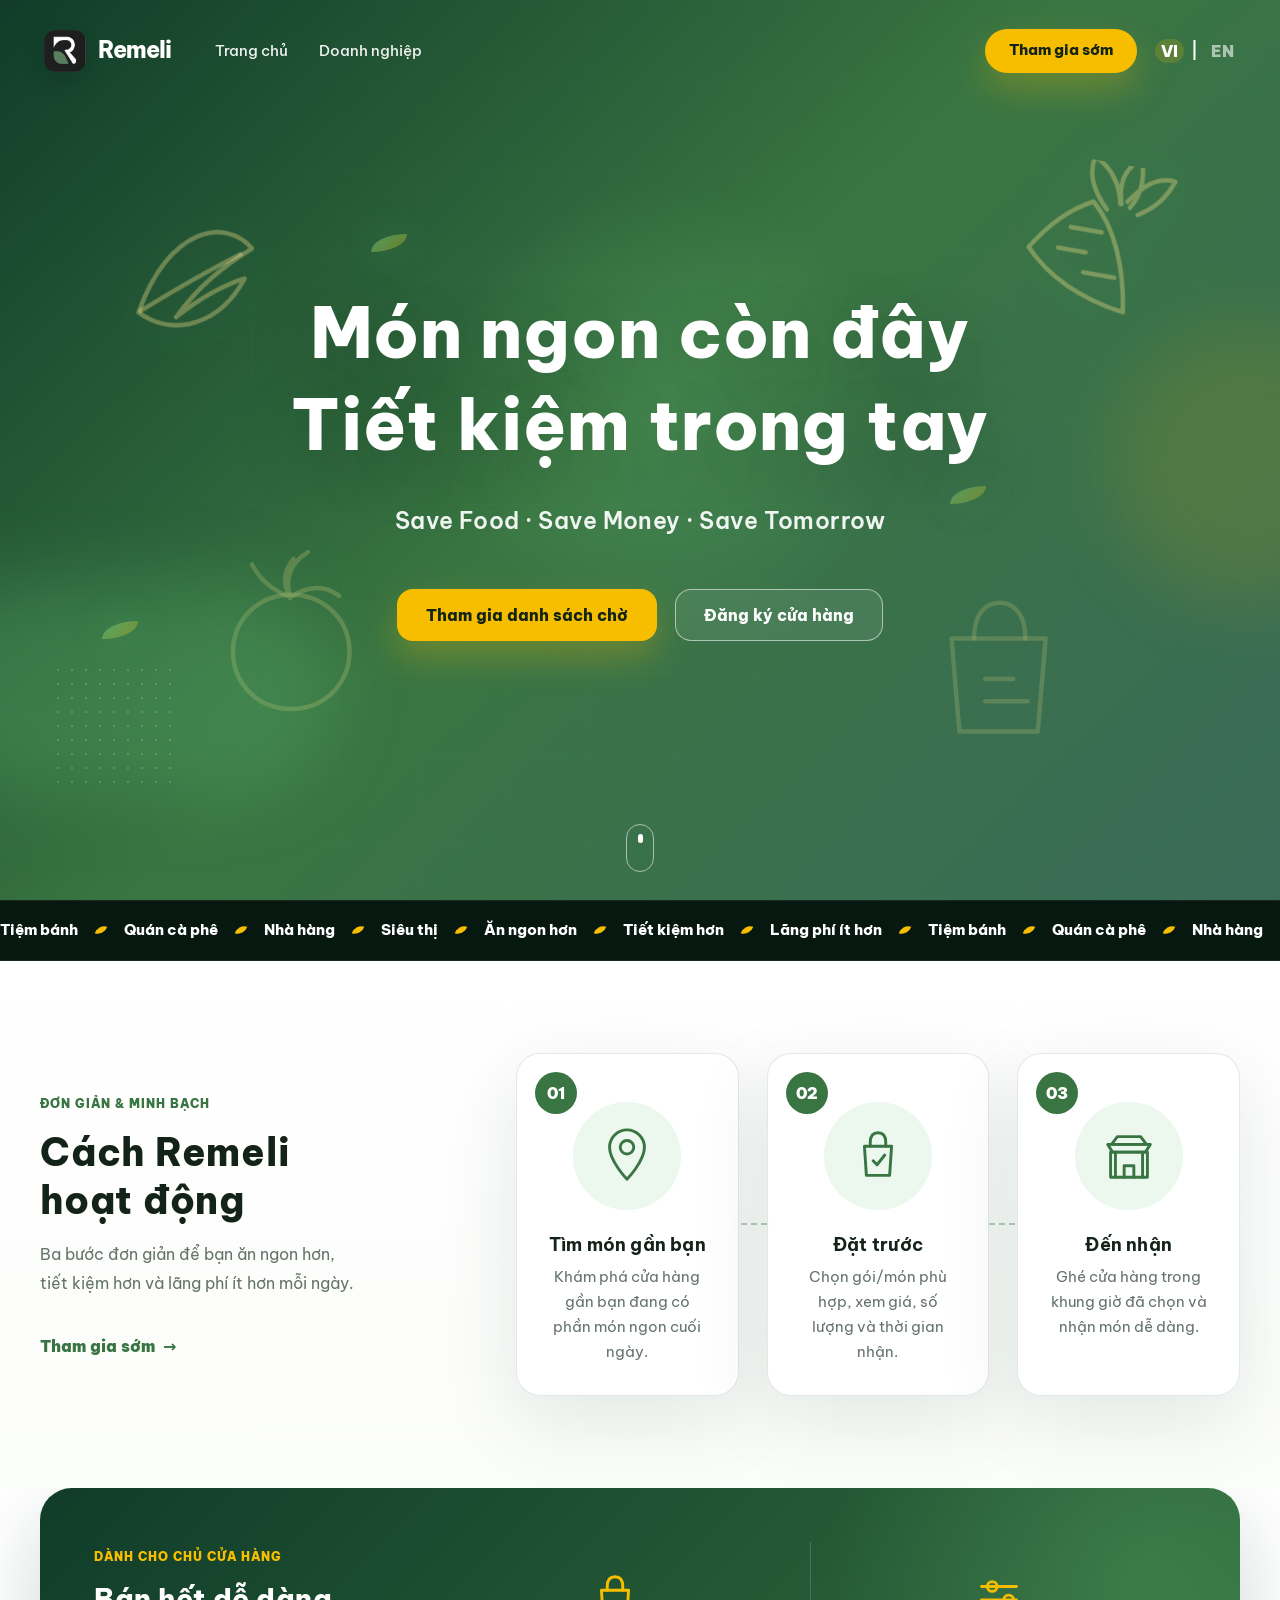
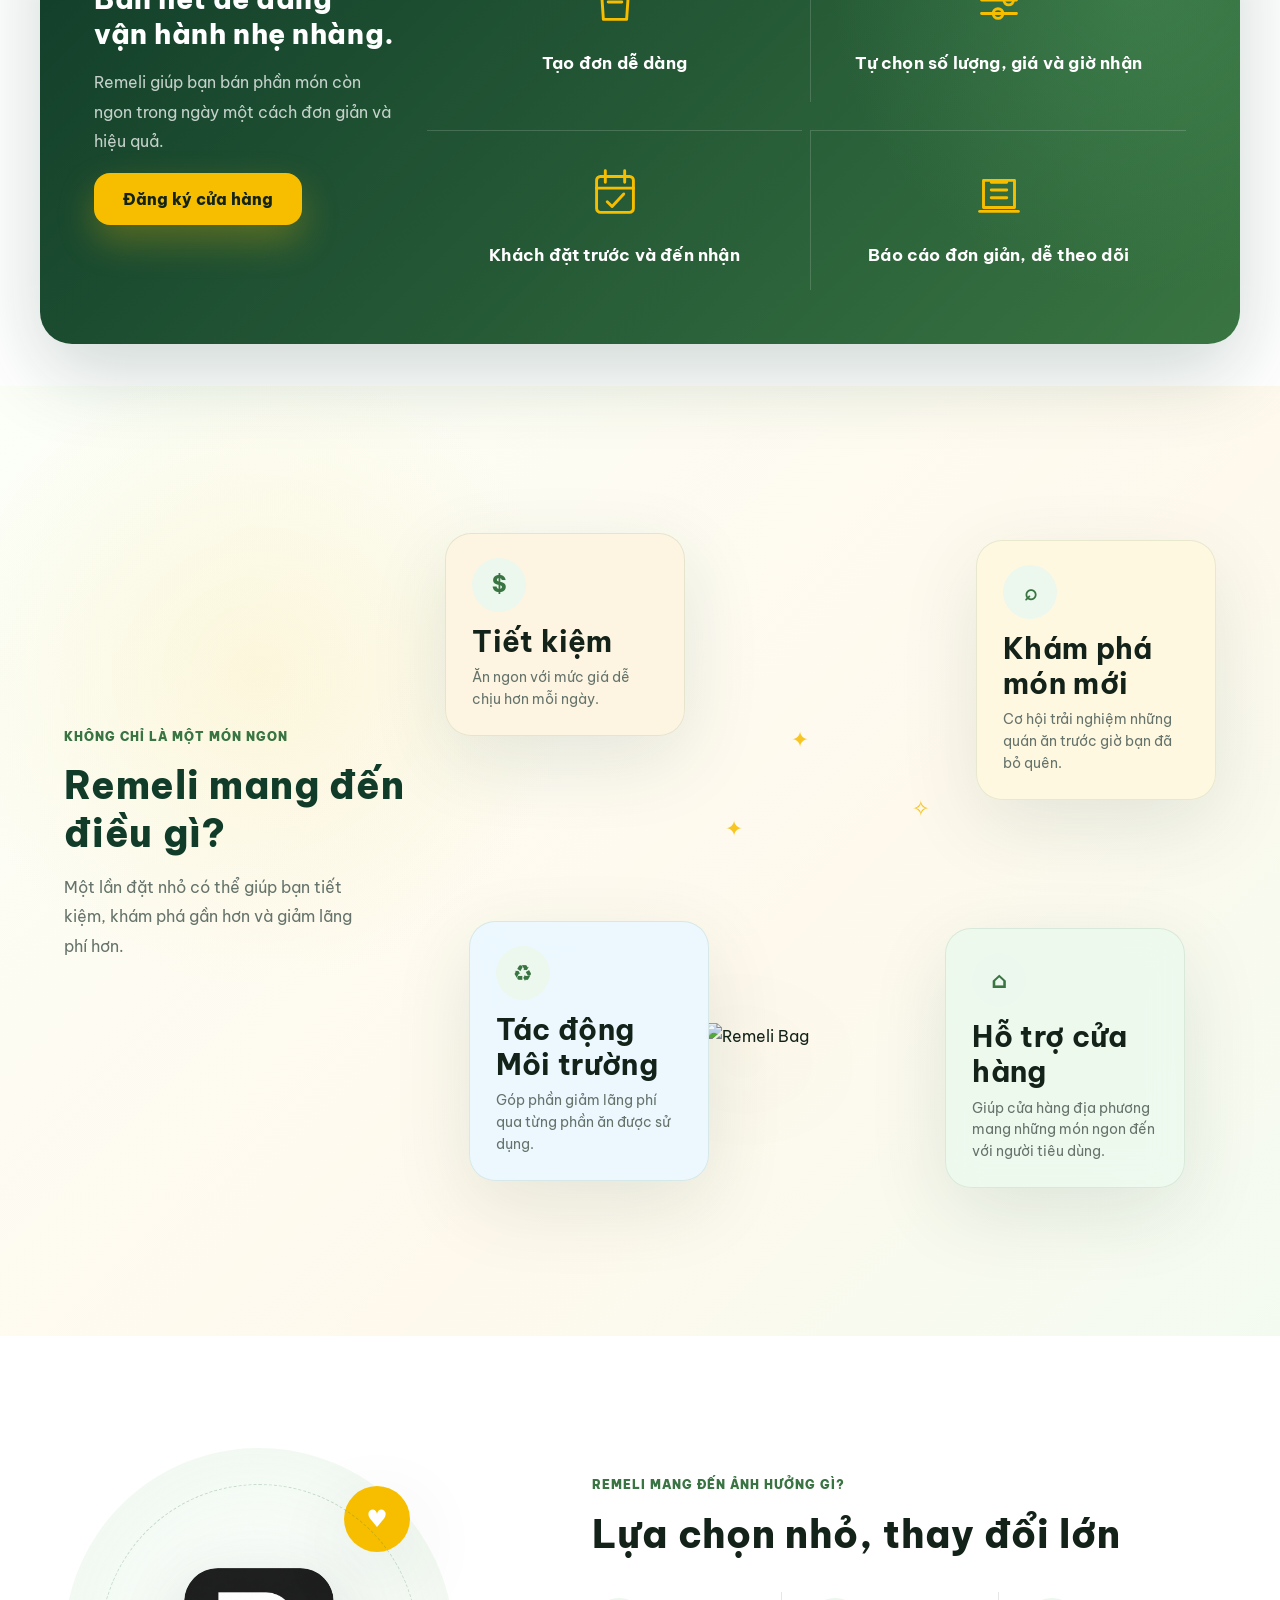
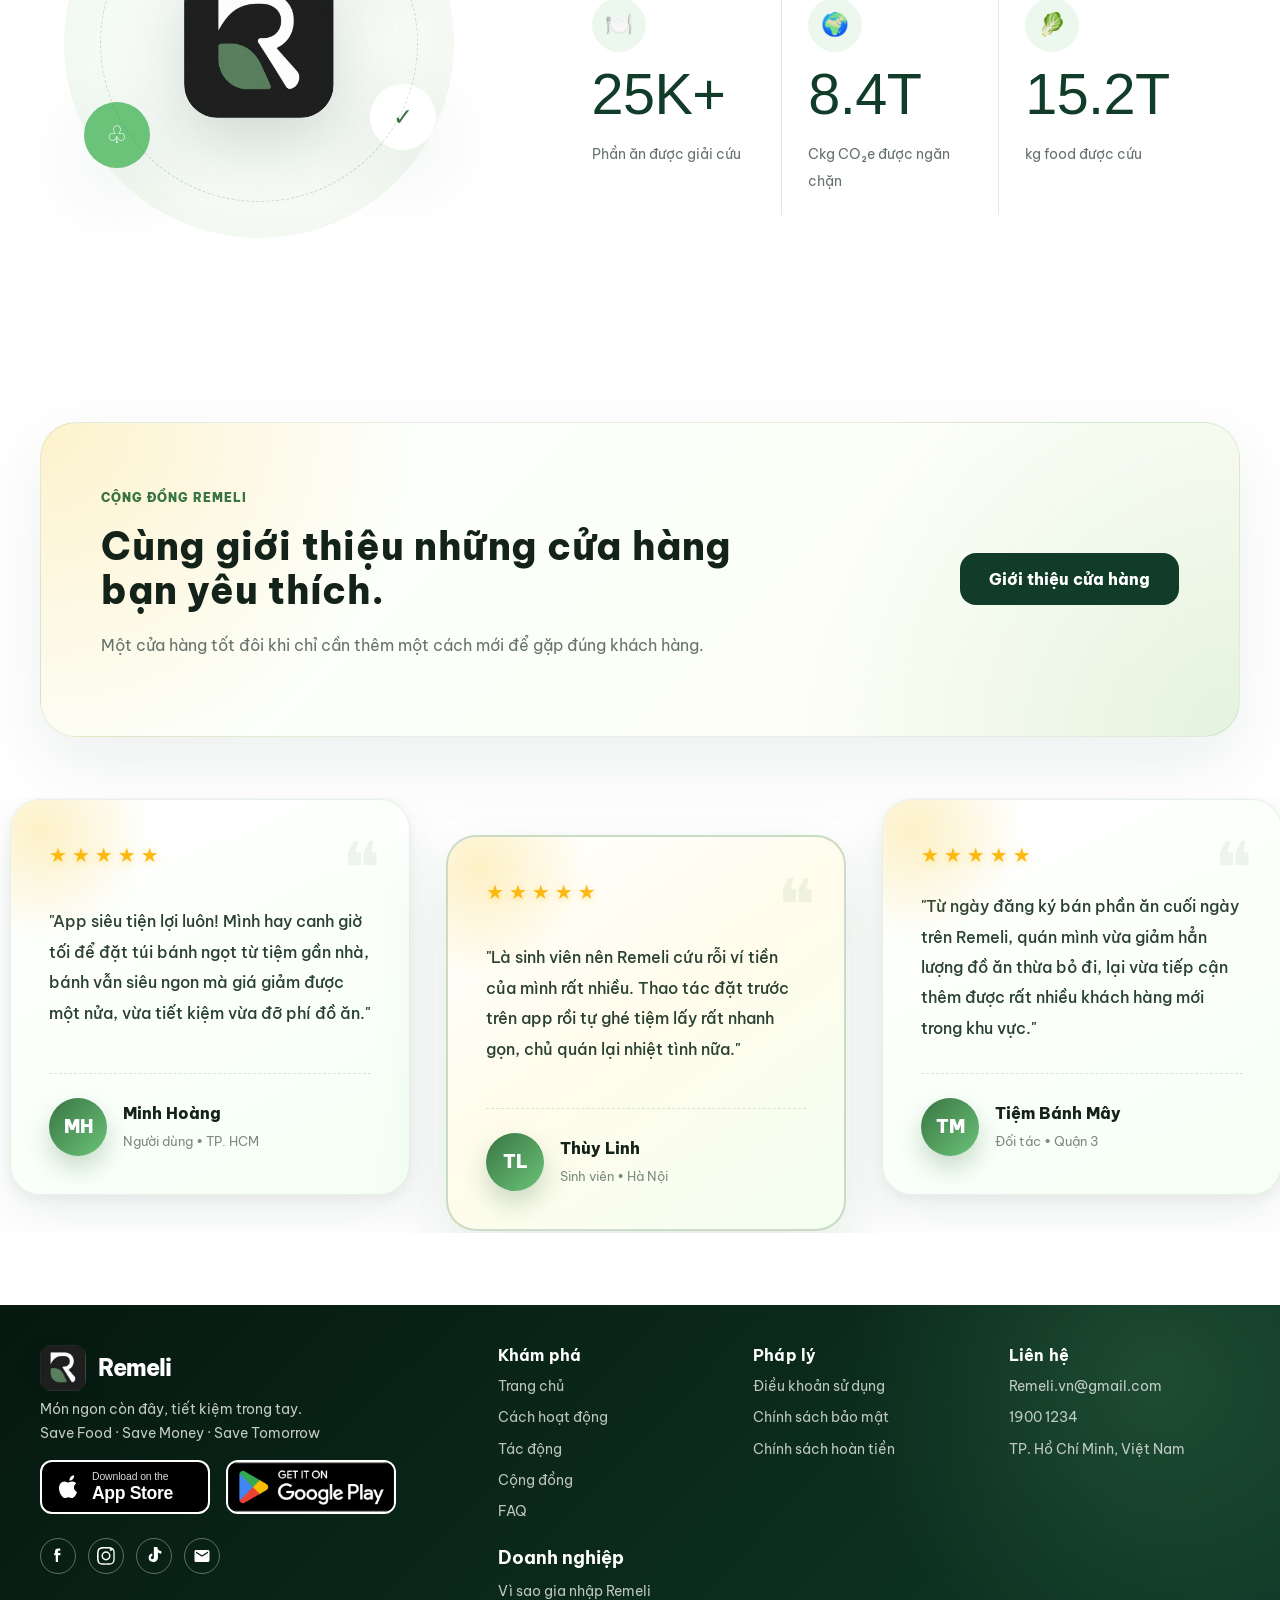
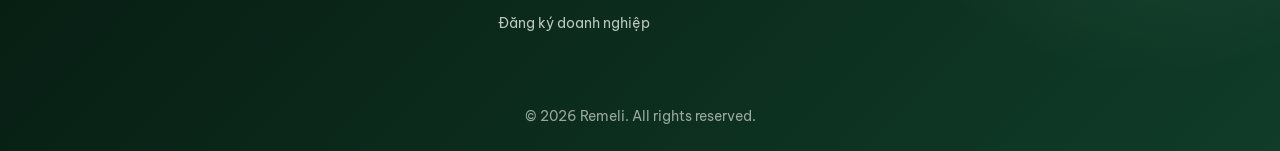
==== commit d4c1fbf0: "english update" ====
--- a/index.html
+++ b/index.html
@@ -23,7 +23,7 @@
         <stop offset="30%" stop-color="#00e765" />
         <stop offset="70%" stop-color="#ffb300" />
         <stop offset="100%" stop-color="#ff3a44" />
-      </linearGradient>
+      </lineargradient>
     </defs>
   </svg>
 
@@ -58,6 +58,7 @@
             <h4 data-i18n="megaCommunity">Community</h4>
             <a href="tac-dong.html" data-i18n="megaImpact">Tác động</a>
             <a href="phan-hoi-khach-hang.html" data-i18n="megaCustomerFeedback">Phản hồi khách hàng</a>
+            <a href="faq.html" data-i18n="navFaq">FAQ</a>
           </div>
         </div>
       </div>
@@ -65,9 +66,9 @@
         <a href="vi-sao-gia-nhap.html" data-i18n="navMerchant">Doanh nghiệp</a>
         <div class="mega-menu">
           <div class="mega-menu-column">
-            <h4>Dành cho Doanh nghiệp</h4>
-            <a href="vi-sao-gia-nhap.html">Vì sao gia nhập Remeli</a>
-            <a href="dang-ki-doanh-nghiep.html">Đăng ký doanh nghiệp</a>
+            <h4 data-i18n="megaForBusiness">Dành cho Doanh nghiệp</h4>
+            <a href="vi-sao-gia-nhap.html" data-i18n="megaWhyJoin">Vì sao gia nhập Remeli</a>
+            <a href="dang-ki-doanh-nghiep.html" data-i18n="megaRegisterBusiness">Đăng ký doanh nghiệp</a>
           </div>
         </div>
       </div>
@@ -474,7 +475,7 @@
         <img src="assets/remeli-logo.png" alt="Remeli logo" />
         <span>Remeli</span>
       </a>
-      <p data-i18n="footerSlogan">Món ngon còn đây, tiết kiệm trong tay.<br />Save Food. Save Money. Save Tomorrow.</p>
+      <p data-i18n="footerSlogan">Món ngon còn đây, tiết kiệm trong tay.<br />Save Food · Save Money · Save Tomorrow</p>
 
       <div class="download-badges">
         <a href="#" class="app-badge store-apple" target="_blank" rel="noopener noreferrer">
@@ -529,9 +530,9 @@
         <a href="index.html#community" data-i18n="navCommunity">Cộng đồng</a>
         <a href="faq.html" data-i18n="navFaq">FAQ</a>
         
-        <h4 style="margin-top: 20px; margin-bottom: 8px; color: var(--white); font-weight: 700; font-size: 1.1rem;">Doanh nghiệp</h4>
-        <a href="vi-sao-gia-nhap.html">Vì sao gia nhập Remeli</a>
-        <a href="dang-ki-doanh-nghiep.html">Đăng ký doanh nghiệp</a>
+        <h4 style="margin-top: 20px; margin-bottom: 8px; color: var(--white); font-weight: 700; font-size: 1.1rem;" data-i18n="footerMerchantSection">Doanh nghiệp</h4>
+        <a href="vi-sao-gia-nhap.html" data-i18n="megaWhyJoin">Vì sao gia nhập Remeli</a>
+        <a href="dang-ki-doanh-nghiep.html" data-i18n="megaRegisterBusiness">Đăng ký doanh nghiệp</a>
       </div>
       <div>
         <h3 data-i18n="footerLegal">Pháp lý</h3>
--- a/styles.css
+++ b/styles.css
@@ -1597,8 +1597,9 @@
 .site-footer {
   display: grid;
   grid-template-columns: 0.9fr 1.6fr;
-  gap: 70px;
-  padding: 64px max(24px, calc((100vw - var(--max)) / 2)) 34px;
+  gap: 40px;
+  padding: 40px max(24px, calc((100vw - var(--max)) / 2)) 24px;
+  font-size: 0.88rem;
   color: var(--white);
   background:
     radial-gradient(circle at 90% 15%, rgba(107, 195, 121, 0.18), transparent 25%),
@@ -1741,18 +1742,18 @@
 .footer-links {
   display: grid;
   grid-template-columns: repeat(3, 1fr);
-  gap: 38px;
+  gap: 24px;
 }
 
 .footer-links h3 {
-  margin: 0 0 14px;
+  margin: 0 0 10px;
   color: var(--white);
 }
 
 .footer-links a,
 .footer-links span {
   display: block;
-  margin: 10px 0;
+  margin: 8px 0;
   color: rgba(255, 255, 255, 0.73);
 }
 
